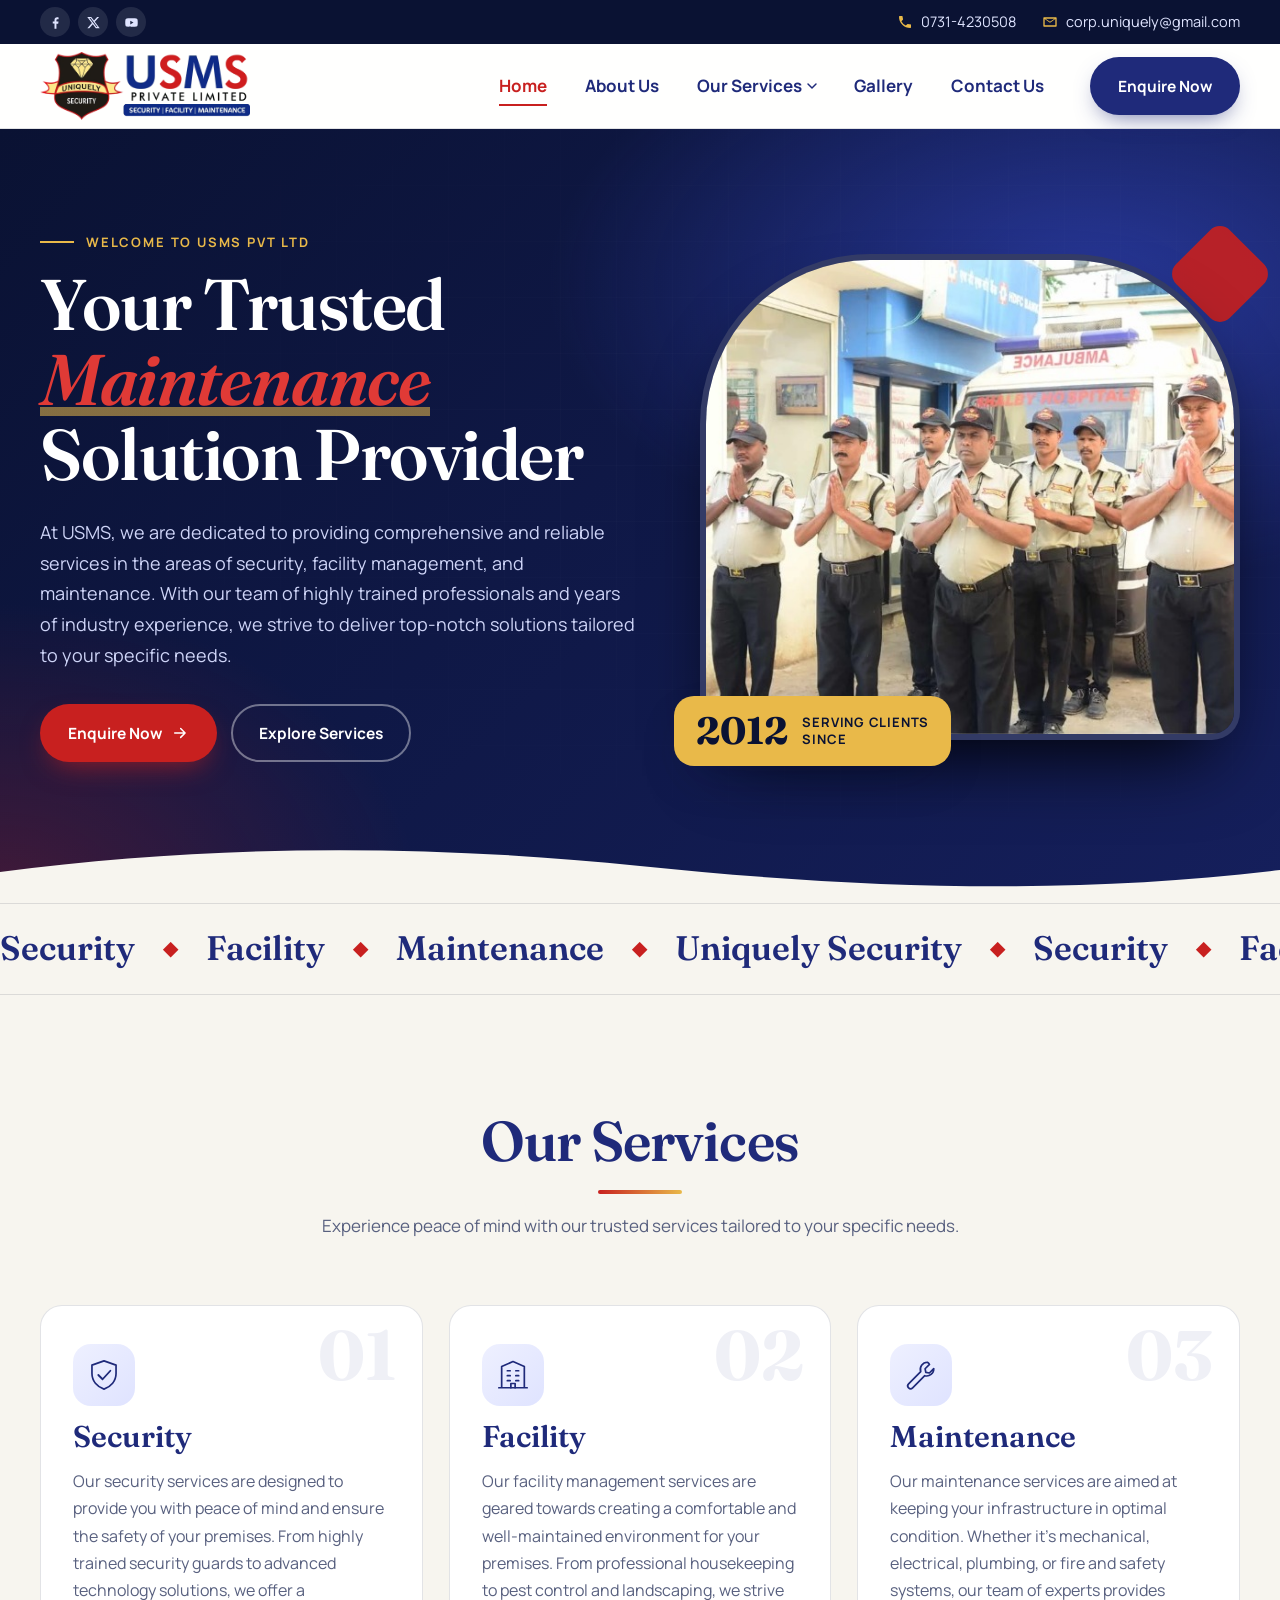
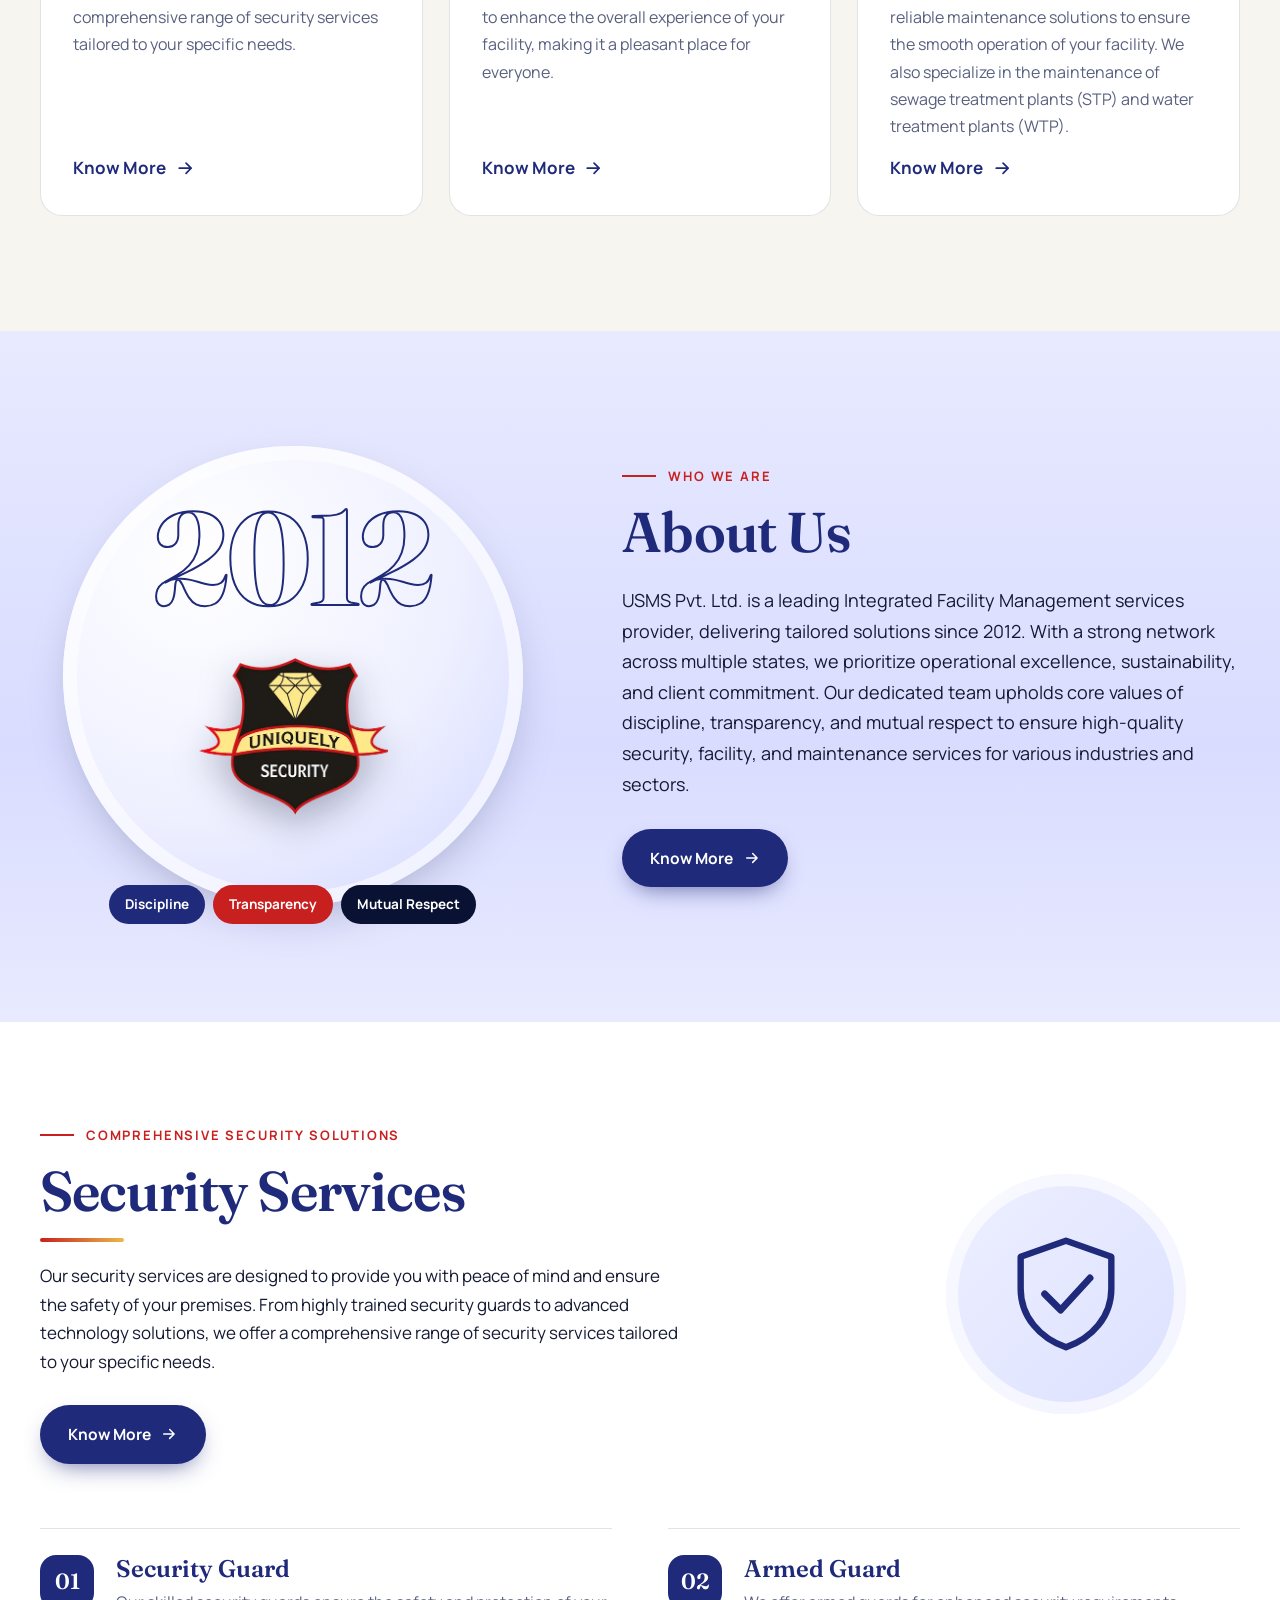
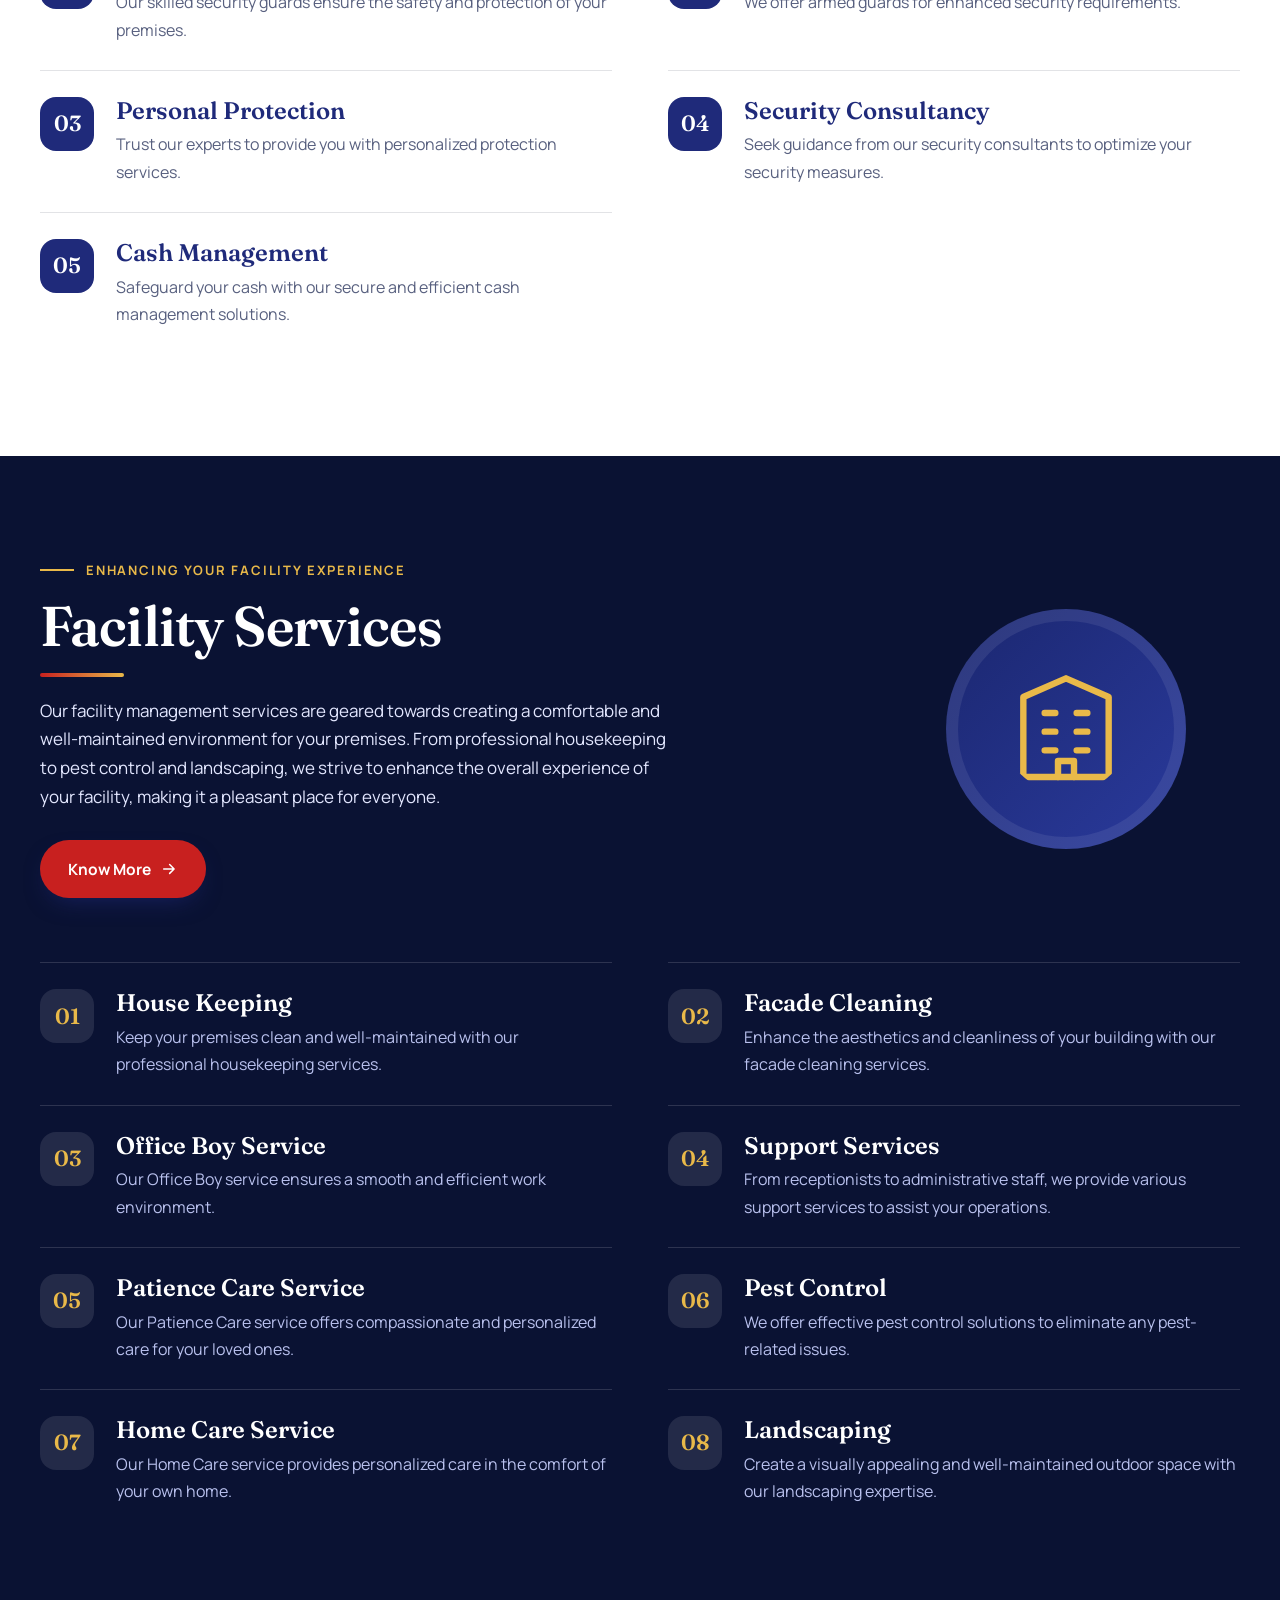
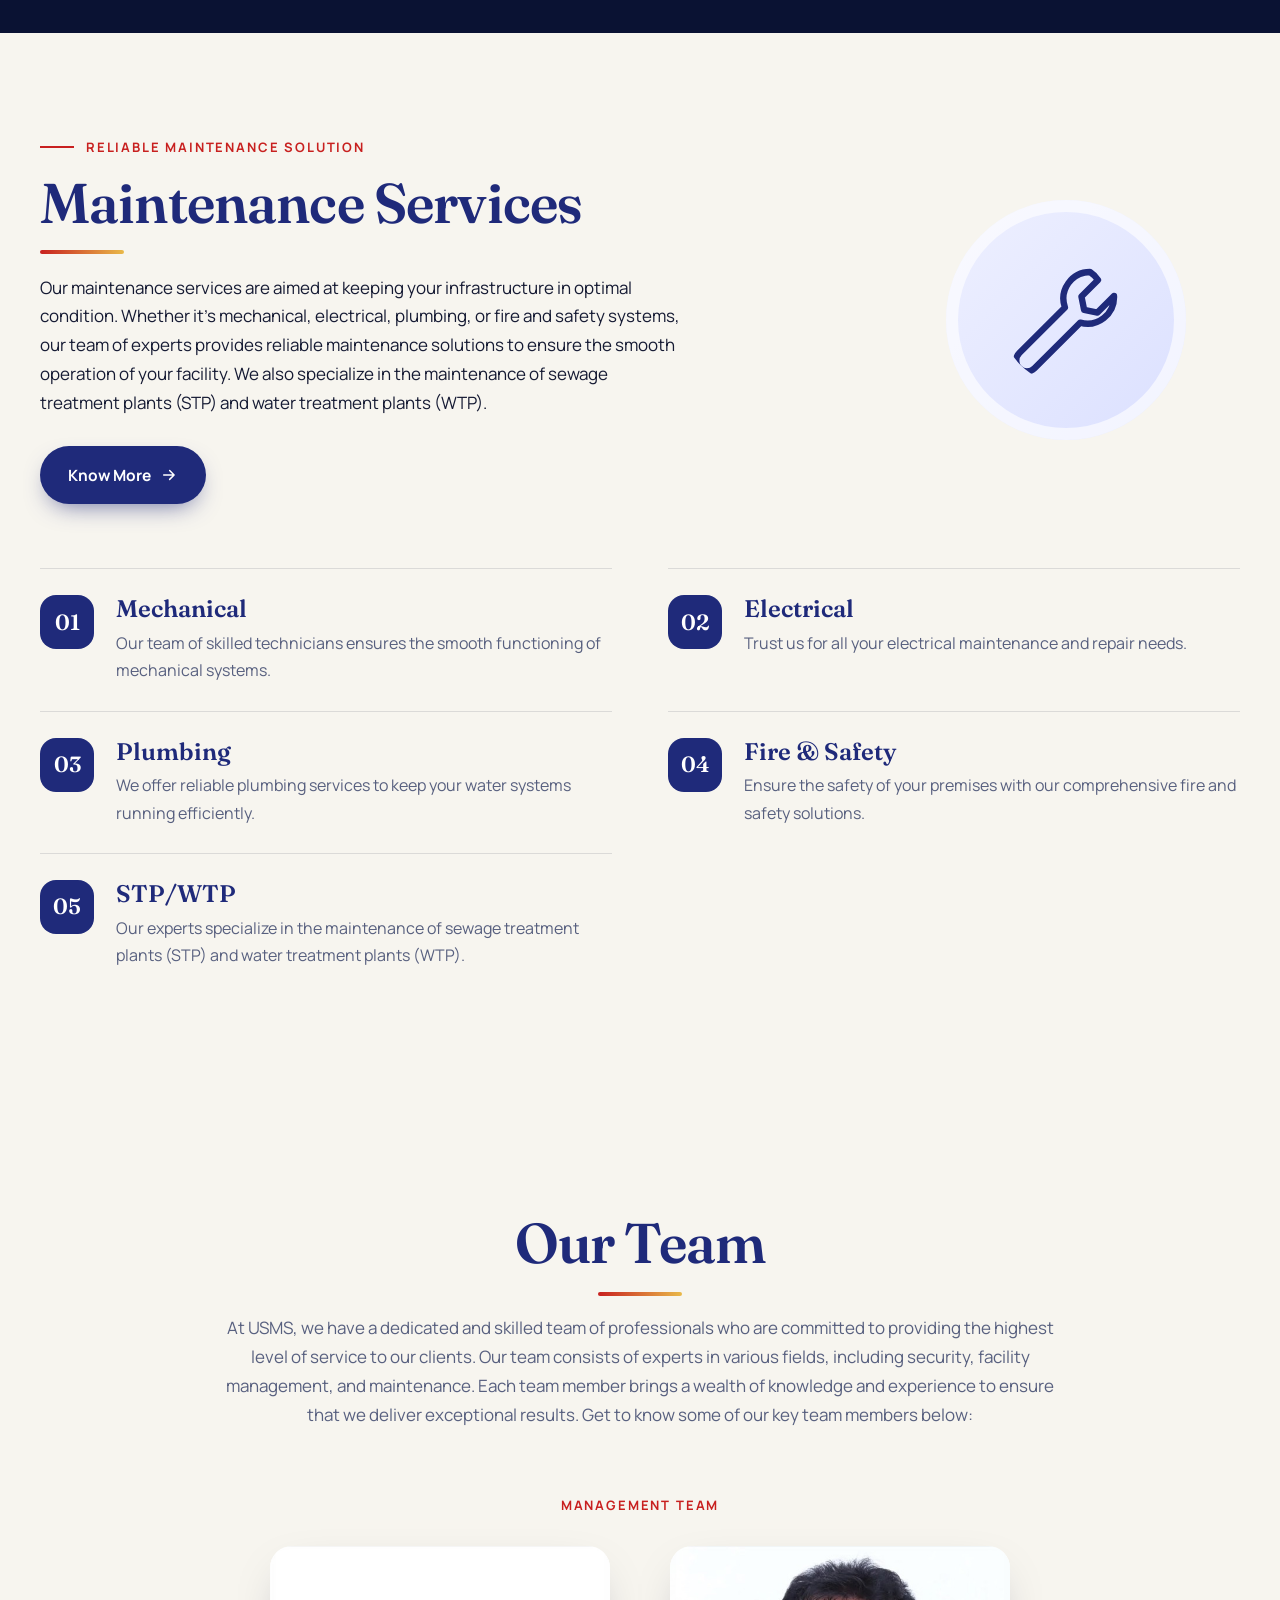
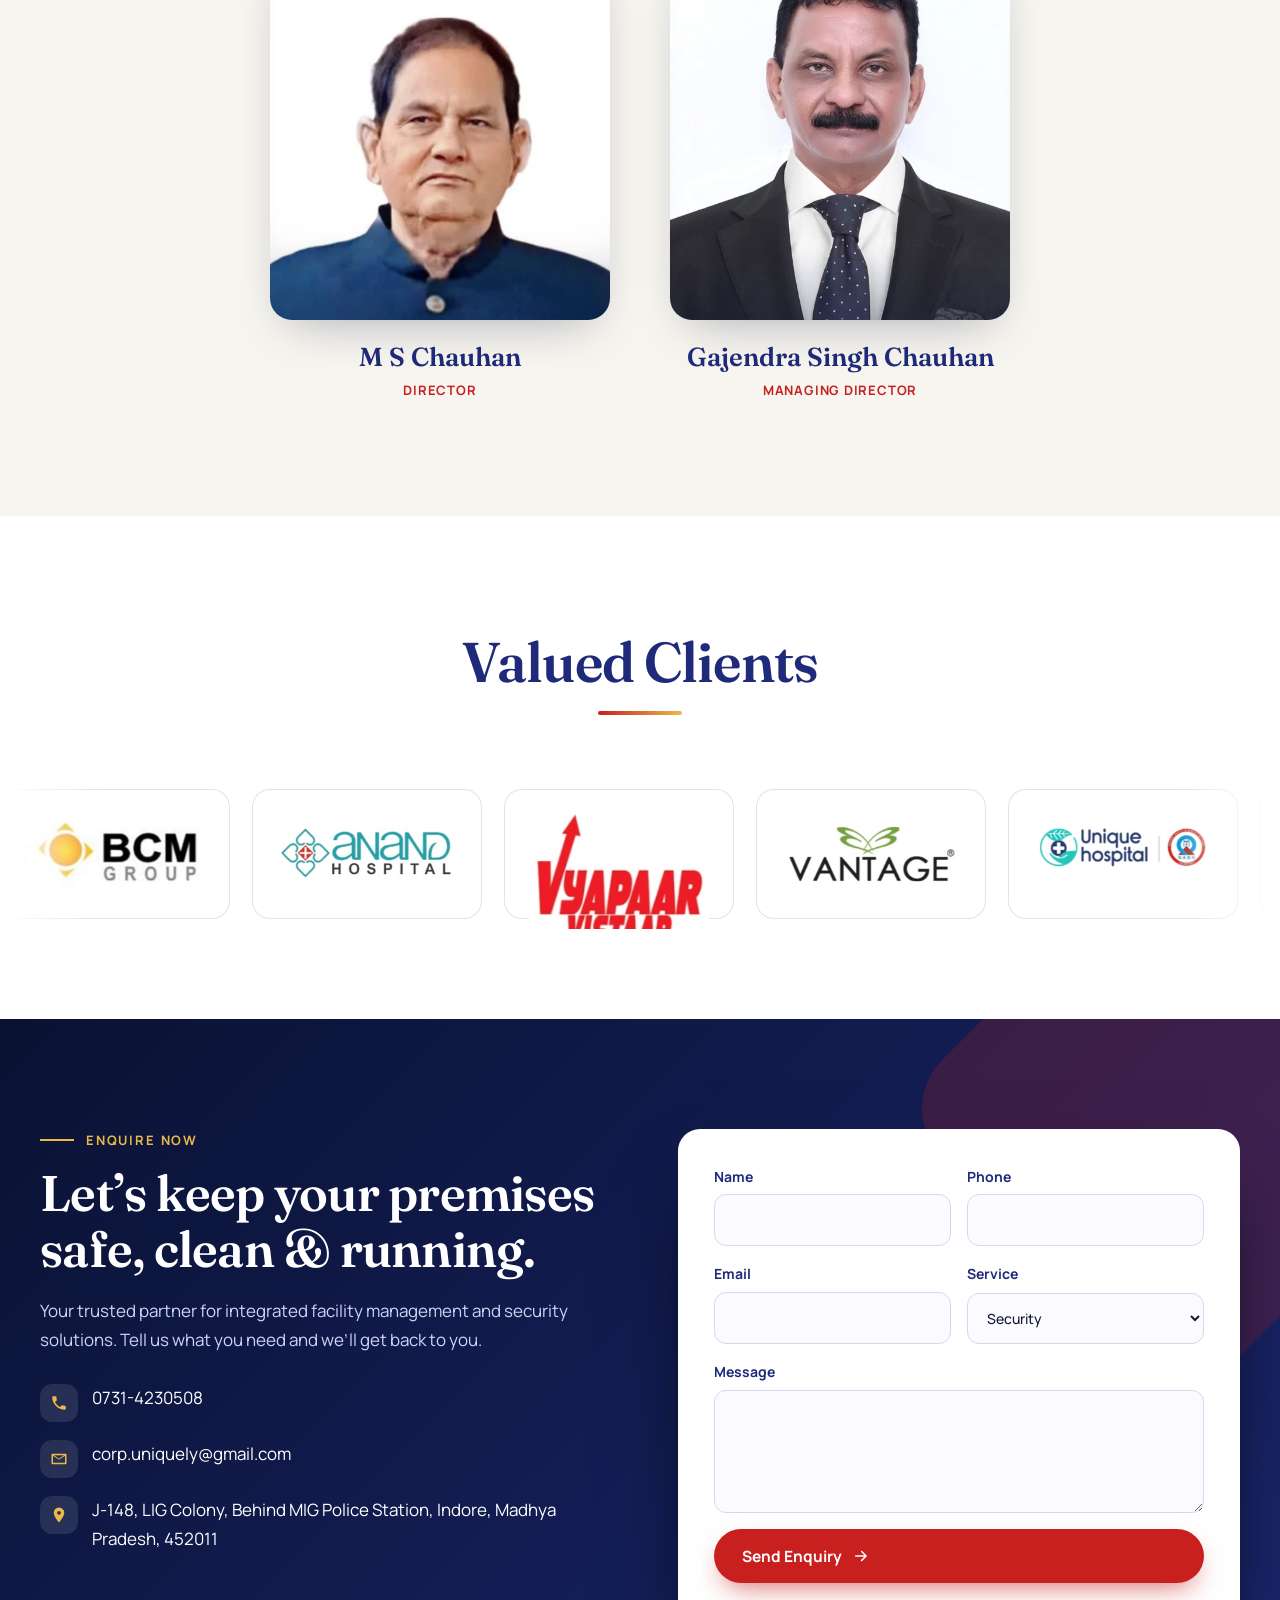
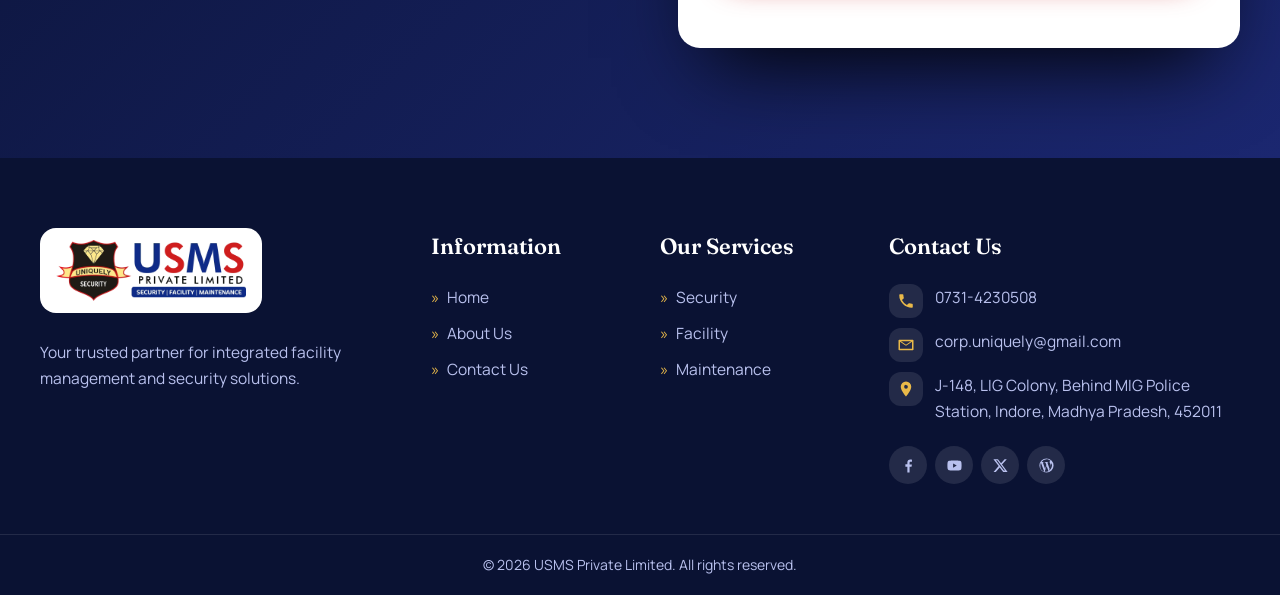
==== index.html @ b0fe11a3 "Redesign USMS home page: new static front-end with shared CSS/JS Keeps all original content (service" ====
<!doctype html>
<html lang="en">
<head>
  <meta charset="utf-8">
  <meta name="viewport" content="width=device-width, initial-scale=1">
  <title>USMS Pvt Ltd – Security, Facility & Maintenance Services</title>
  <meta name="description" content="USMS Pvt. Ltd. is a leading Integrated Facility Management services provider – security, facility management and maintenance – serving clients across multiple states since 2012.">
  <meta name="theme-color" content="#0a1233">
  <link rel="icon" type="image/png" href="assets/img/emblem.png">
  <link rel="preconnect" href="https://fonts.googleapis.com">
  <link rel="preconnect" href="https://fonts.gstatic.com" crossorigin>
  <link href="https://fonts.googleapis.com/css2?family=Fraunces:ital,opsz,wght@0,9..144,500;0,9..144,600;0,9..144,700;1,9..144,500;1,9..144,600&family=Manrope:wght@400;500;600;700;800&display=swap" rel="stylesheet">
  <link rel="stylesheet" href="assets/css/style.css">
  <script>document.documentElement.classList.add('js');</script>
</head>
<body>
  <a class="skip" href="#main">Skip to content</a>

  <!-- ICON SPRITE -->
  <svg width="0" height="0" style="position:absolute" aria-hidden="true">
    <symbol id="i-phone" viewBox="0 0 24 24"><path d="M6.6 10.8a15.1 15.1 0 0 0 6.6 6.6l2.2-2.2a1 1 0 0 1 1-.25 11.4 11.4 0 0 0 3.6.57 1 1 0 0 1 1 1V20a1 1 0 0 1-1 1A17 17 0 0 1 3 4a1 1 0 0 1 1-1h3.5a1 1 0 0 1 1 1c0 1.25.2 2.45.57 3.57a1 1 0 0 1-.25 1z"/></symbol>
    <symbol id="i-mail" viewBox="0 0 24 24"><path d="M3 5h18a1 1 0 0 1 1 1v12a1 1 0 0 1-1 1H3a1 1 0 0 1-1-1V6a1 1 0 0 1 1-1zm1 2.6V17h16V7.6l-8 5.4-8-5.4zM5.3 7l6.7 4.5L18.7 7H5.3z"/></symbol>
    <symbol id="i-pin" viewBox="0 0 24 24"><path d="M12 2a7 7 0 0 0-7 7c0 5.2 7 13 7 13s7-7.8 7-13a7 7 0 0 0-7-7zm0 9.5A2.5 2.5 0 1 1 12 6.5a2.5 2.5 0 0 1 0 5z"/></symbol>
    <symbol id="i-fb" viewBox="0 0 24 24"><path d="M13.5 22v-8.2h2.8l.5-3.3h-3.3V8.4c0-.95.4-1.7 1.8-1.7h1.6V3.8c-.3 0-1.3-.15-2.4-.15-2.5 0-4.1 1.5-4.1 4.2v2.45H7.6v3.3h2.8V22z"/></symbol>
    <symbol id="i-x" viewBox="0 0 24 24"><path d="M17.8 3h3.1l-6.8 7.7L22 21h-6.2l-4.9-6.3L5.3 21H2.2l7.2-8.3L2 3h6.4l4.4 5.8L17.8 3zm-1.1 16.2h1.7L7.4 4.7H5.6l11.1 14.5z"/></symbol>
    <symbol id="i-yt" viewBox="0 0 24 24"><path d="M21.6 7.2a2.5 2.5 0 0 0-1.76-1.77C18.3 5 12 5 12 5s-6.3 0-7.84.43A2.5 2.5 0 0 0 2.4 7.2C2 8.75 2 12 2 12s0 3.25.4 4.8a2.5 2.5 0 0 0 1.76 1.77C5.7 19 12 19 12 19s6.3 0 7.84-.43a2.5 2.5 0 0 0 1.76-1.77C22 15.25 22 12 22 12s0-3.25-.4-4.8zM10 15V9l5.2 3z"/></symbol>
    <symbol id="i-wp" viewBox="0 0 24 24"><path d="M12 2a10 10 0 1 0 0 20 10 10 0 0 0 0-20zM3.3 12c0-1.4.3-2.7.85-3.9l4.7 12.8A8.7 8.7 0 0 1 3.3 12zm8.7 8.7c-.85 0-1.7-.13-2.5-.36l2.65-7.7 2.7 7.4.06.12a8.7 8.7 0 0 1-2.9.54zm1.2-12.8c.5-.03.95-.08.95-.08.45-.05.4-.72-.05-.7 0 0-1.35.1-2.2.1-.8 0-2.2-.1-2.2-.1-.45-.02-.5.67-.05.7 0 0 .42.05.87.08l1.3 3.55-1.8 5.45L6.9 7.9c.5-.03.95-.08.95-.08.45-.05.4-.72-.05-.7 0 0-1.35.1-2.2.1h-.55A8.7 8.7 0 0 1 12 3.3c2.25 0 4.3.85 5.85 2.25h-.12c-.85 0-1.4.73-1.4 1.52 0 .7.4 1.3.85 2 .33.57.7 1.3.7 2.35 0 .73-.28 1.58-.65 2.75l-.85 2.85zm5.45-.05a8.7 8.7 0 0 1-3.2 11.6l2.7-7.8c.5-1.25.67-2.25.67-3.15 0-.33-.02-.63-.06-.9z"/></symbol>
    <symbol id="i-arrow" viewBox="0 0 24 24"><path d="M5 12h14M13 6l6 6-6 6" fill="none" stroke="currentColor" stroke-width="2" stroke-linecap="round" stroke-linejoin="round"/></symbol>
    <symbol id="i-chev" viewBox="0 0 24 24"><path d="M6 9l6 6 6-6" fill="none" stroke="currentColor" stroke-width="2.2" stroke-linecap="round" stroke-linejoin="round"/></symbol>
    <symbol id="i-shield" viewBox="0 0 48 48"><path d="M24 4 7 10v12c0 10.5 7.2 18.6 17 22 9.8-3.4 17-11.5 17-22V10L24 4z" fill="none" stroke="currentColor" stroke-width="2.4" stroke-linejoin="round"/><path d="m16 24 6 6 11-12" fill="none" stroke="currentColor" stroke-width="2.6" stroke-linecap="round" stroke-linejoin="round"/></symbol>
    <symbol id="i-building" viewBox="0 0 48 48"><path d="M8 42V12l16-7 16 7v30M4 42h40" fill="none" stroke="currentColor" stroke-width="2.4" stroke-linejoin="round" stroke-linecap="round"/><path d="M16 18h4m8 0h4M16 25h4m8 0h4M16 32h4m8 0h4M21 42v-6h6v6" fill="none" stroke="currentColor" stroke-width="2.4" stroke-linecap="round" stroke-linejoin="round"/></symbol>
    <symbol id="i-wrench" viewBox="0 0 48 48"><path d="M33 6a10 10 0 0 0-9.4 13.3L6.5 36.4a4 4 0 0 0 5.7 5.7l17.1-17.1A10 10 0 0 0 42 15l-6.2 6.2-5-1-1-5L36 9a10 10 0 0 0-3-3z" fill="none" stroke="currentColor" stroke-width="2.4" stroke-linejoin="round"/></symbol>
  </svg>

  <!-- TOP BAR -->
  <div class="topbar">
    <div class="wrap topbar__in">
      <div class="social" aria-label="Social media">
        <a href="#" aria-label="Facebook"><svg><use href="#i-fb"/></svg></a>
        <a href="#" aria-label="X (Twitter)"><svg><use href="#i-x"/></svg></a>
        <a href="#" aria-label="YouTube"><svg><use href="#i-yt"/></svg></a>
      </div>
      <div class="topbar__contact">
        <a href="tel:07314230508"><svg><use href="#i-phone"/></svg><span>0731-4230508</span></a>
        <a href="mailto:corp.uniquely@gmail.com"><svg><use href="#i-mail"/></svg><span>corp.uniquely@gmail.com</span></a>
      </div>
    </div>
  </div>

  <!-- HEADER -->
  <header class="header" id="top">
    <div class="wrap header__in">
      <a class="brand" href="index.html" aria-label="USMS Private Limited – Home"><img src="assets/img/logo.webp" alt="USMS Private Limited – Security | Facility | Maintenance" width="240" height="77"></a>
      <button class="burger" aria-label="Menu" aria-expanded="false" aria-controls="nav"><span></span><span></span><span></span></button>
      <nav class="nav" id="nav" aria-label="Main">
        <ul>
          <li><a href="index.html" class="is-active">Home</a></li>
          <li><a href="#about">About Us</a></li>
          <li class="has-sub">
            <a href="#services">Our Services</a>
            <button class="sub-toggle" aria-label="Toggle services menu" aria-expanded="false"><svg><use href="#i-chev"/></svg></button>
            <ul class="sub">
              <li><a href="#security">Security</a></li>
              <li><a href="#facility">Facility</a></li>
              <li><a href="#maintenance">Maintenance</a></li>
            </ul>
          </li>
          <li><a href="#clients">Gallery</a></li>
          <li><a href="#contact">Contact Us</a></li>
        </ul>
        <a class="btn btn--primary nav__cta" href="#contact">Enquire Now</a>
      </nav>
    </div>
  </header>

  <main id="main">

    <!-- HERO -->
    <section class="hero">
      <div class="hero__bg" aria-hidden="true"></div>
      <div class="wrap hero__in">
        <div class="hero__copy">
          <p class="eyebrow eyebrow--light reveal">Welcome to USMS PVT LTD</p>
          <h1 class="reveal">Your Trusted <em>Maintenance</em> Solution Provider</h1>
          <p class="hero__lead reveal">At USMS, we are dedicated to providing comprehensive and reliable services in the areas of security, facility management, and maintenance. With our team of highly trained professionals and years of industry experience, we strive to deliver top-notch solutions tailored to your specific needs.</p>
          <div class="hero__actions reveal">
            <a class="btn btn--red" href="#contact">Enquire Now <svg><use href="#i-arrow"/></svg></a>
            <a class="btn btn--ghost" href="#services">Explore Services</a>
          </div>
        </div>
        <div class="hero__media reveal">
          <div class="hero__frame">
            <img src="assets/img/hero-guards.jpg" alt="The USMS security team standing together with folded hands in a namaste greeting" width="772" height="516">
          </div>
          <div class="hero__badge">
            <span class="hero__badge-num">2012</span>
            <span class="hero__badge-txt">Serving clients<br>since</span>
          </div>
          <div class="hero__diamond" aria-hidden="true"></div>
        </div>
      </div>
      <div class="hero__wave" aria-hidden="true"><svg viewBox="0 0 1440 60" preserveAspectRatio="none"><path d="M0 60V28C240 0 480 0 720 22s480 30 720 4v34z" fill="var(--paper)"/></svg></div>
    </section>

    <!-- MARQUEE -->
    <div class="strip" aria-hidden="true">
      <div class="strip__track">
        <span>Security</span><i>◆</i><span>Facility</span><i>◆</i><span>Maintenance</span><i>◆</i><span>Uniquely Security</span><i>◆</i>
        <span>Security</span><i>◆</i><span>Facility</span><i>◆</i><span>Maintenance</span><i>◆</i><span>Uniquely Security</span><i>◆</i>
        <span>Security</span><i>◆</i><span>Facility</span><i>◆</i><span>Maintenance</span><i>◆</i><span>Uniquely Security</span><i>◆</i>
        <span>Security</span><i>◆</i><span>Facility</span><i>◆</i><span>Maintenance</span><i>◆</i><span>Uniquely Security</span><i>◆</i>
      </div>
    </div>

    <!-- SERVICES OVERVIEW -->
    <section class="section" id="services">
      <div class="wrap">
        <header class="sec-head reveal">
          <h2>Our Services</h2>
          <p>Experience peace of mind with our trusted services tailored to your specific needs.</p>
        </header>
        <div class="cards">
          <article class="card reveal">
            <span class="card__no">01</span>
            <svg class="card__icon"><use href="#i-shield"/></svg>
            <h3>Security</h3>
            <p>Our security services are designed to provide you with peace of mind and ensure the safety of your premises. From highly trained security guards to advanced technology solutions, we offer a comprehensive range of security services tailored to your specific needs.</p>
            <a class="link" href="#security">Know More <svg><use href="#i-arrow"/></svg></a>
          </article>
          <article class="card reveal">
            <span class="card__no">02</span>
            <svg class="card__icon"><use href="#i-building"/></svg>
            <h3>Facility</h3>
            <p>Our facility management services are geared towards creating a comfortable and well-maintained environment for your premises. From professional housekeeping to pest control and landscaping, we strive to enhance the overall experience of your facility, making it a pleasant place for everyone.</p>
            <a class="link" href="#facility">Know More <svg><use href="#i-arrow"/></svg></a>
          </article>
          <article class="card reveal">
            <span class="card__no">03</span>
            <svg class="card__icon"><use href="#i-wrench"/></svg>
            <h3>Maintenance</h3>
            <p>Our maintenance services are aimed at keeping your infrastructure in optimal condition. Whether it’s mechanical, electrical, plumbing, or fire and safety systems, our team of experts provides reliable maintenance solutions to ensure the smooth operation of your facility. We also specialize in the maintenance of sewage treatment plants (STP) and water treatment plants (WTP).</p>
            <a class="link" href="#maintenance">Know More <svg><use href="#i-arrow"/></svg></a>
          </article>
        </div>
      </div>
    </section>

    <!-- ABOUT -->
    <section class="section about" id="about">
      <div class="wrap about__in">
        <div class="about__visual reveal" aria-hidden="true">
          <div class="about__year">2012</div>
          <div class="about__emblem"><img src="assets/img/emblem.png" alt="" width="200" height="160"></div>
          <ul class="about__values">
            <li>Discipline</li>
            <li>Transparency</li>
            <li>Mutual Respect</li>
          </ul>
        </div>
        <div class="about__copy reveal">
          <p class="eyebrow">Who We Are</p>
          <h2>About Us</h2>
          <p>USMS Pvt. Ltd. is a leading Integrated Facility Management services provider, delivering tailored solutions since 2012. With a strong network across multiple states, we prioritize operational excellence, sustainability, and client commitment. Our dedicated team upholds core values of discipline, transparency, and mutual respect to ensure high-quality security, facility, and maintenance services for various industries and sectors.</p>
          <a class="btn btn--primary" href="#contact">Know More <svg><use href="#i-arrow"/></svg></a>
        </div>
      </div>
    </section>

    <!-- SECURITY -->
    <section class="svc svc--security" id="security">
      <div class="wrap">
        <div class="svc__head reveal">
          <div>
            <p class="eyebrow">Comprehensive Security Solutions</p>
            <h2>Security Services</h2>
            <p>Our security services are designed to provide you with peace of mind and ensure the safety of your premises. From highly trained security guards to advanced technology solutions, we offer a comprehensive range of security services tailored to your specific needs.</p>
            <a class="btn btn--primary" href="#contact">Know More <svg><use href="#i-arrow"/></svg></a>
          </div>
          <svg class="svc__icon" aria-hidden="true"><use href="#i-shield"/></svg>
        </div>
        <ol class="items">
          <li class="reveal"><h3>Security Guard</h3><p>Our skilled security guards ensure the safety and protection of your premises.</p></li>
          <li class="reveal"><h3>Armed Guard</h3><p>We offer armed guards for enhanced security requirements.</p></li>
          <li class="reveal"><h3>Personal Protection</h3><p>Trust our experts to provide you with personalized protection services.</p></li>
          <li class="reveal"><h3>Security Consultancy</h3><p>Seek guidance from our security consultants to optimize your security measures.</p></li>
          <li class="reveal"><h3>Cash Management</h3><p>Safeguard your cash with our secure and efficient cash management solutions.</p></li>
        </ol>
      </div>
    </section>

    <!-- FACILITY -->
    <section class="svc svc--facility" id="facility">
      <div class="wrap">
        <div class="svc__head reveal">
          <div>
            <p class="eyebrow">Enhancing Your Facility Experience</p>
            <h2>Facility Services</h2>
            <p>Our facility management services are geared towards creating a comfortable and well-maintained environment for your premises. From professional housekeeping to pest control and landscaping, we strive to enhance the overall experience of your facility, making it a pleasant place for everyone.</p>
            <a class="btn btn--primary" href="#contact">Know More <svg><use href="#i-arrow"/></svg></a>
          </div>
          <svg class="svc__icon" aria-hidden="true"><use href="#i-building"/></svg>
        </div>
        <ol class="items">
          <li class="reveal"><h3>House Keeping</h3><p>Keep your premises clean and well-maintained with our professional housekeeping services.</p></li>
          <li class="reveal"><h3>Facade Cleaning</h3><p>Enhance the aesthetics and cleanliness of your building with our facade cleaning services.</p></li>
          <li class="reveal"><h3>Office Boy Service</h3><p>Our Office Boy service ensures a smooth and efficient work environment.</p></li>
          <li class="reveal"><h3>Support Services</h3><p>From receptionists to administrative staff, we provide various support services to assist your operations.</p></li>
          <li class="reveal"><h3>Patience Care Service</h3><p>Our Patience Care service offers compassionate and personalized care for your loved ones.</p></li>
          <li class="reveal"><h3>Pest Control</h3><p>We offer effective pest control solutions to eliminate any pest-related issues.</p></li>
          <li class="reveal"><h3>Home Care Service</h3><p>Our Home Care service provides personalized care in the comfort of your own home.</p></li>
          <li class="reveal"><h3>Landscaping</h3><p>Create a visually appealing and well-maintained outdoor space with our landscaping expertise.</p></li>
        </ol>
      </div>
    </section>

    <!-- MAINTENANCE -->
    <section class="svc svc--maintenance" id="maintenance">
      <div class="wrap">
        <div class="svc__head reveal">
          <div>
            <p class="eyebrow">Reliable Maintenance Solution</p>
            <h2>Maintenance Services</h2>
            <p>Our maintenance services are aimed at keeping your infrastructure in optimal condition. Whether it’s mechanical, electrical, plumbing, or fire and safety systems, our team of experts provides reliable maintenance solutions to ensure the smooth operation of your facility. We also specialize in the maintenance of sewage treatment plants (STP) and water treatment plants (WTP).</p>
            <a class="btn btn--primary" href="#contact">Know More <svg><use href="#i-arrow"/></svg></a>
          </div>
          <svg class="svc__icon" aria-hidden="true"><use href="#i-wrench"/></svg>
        </div>
        <ol class="items">
          <li class="reveal"><h3>Mechanical</h3><p>Our team of skilled technicians ensures the smooth functioning of mechanical systems.</p></li>
          <li class="reveal"><h3>Electrical</h3><p>Trust us for all your electrical maintenance and repair needs.</p></li>
          <li class="reveal"><h3>Plumbing</h3><p>We offer reliable plumbing services to keep your water systems running efficiently.</p></li>
          <li class="reveal"><h3>Fire &amp; Safety</h3><p>Ensure the safety of your premises with our comprehensive fire and safety solutions.</p></li>
          <li class="reveal"><h3>STP/WTP</h3><p>Our experts specialize in the maintenance of sewage treatment plants (STP) and water treatment plants (WTP).</p></li>
        </ol>
      </div>
    </section>

    <!-- TEAM -->
    <section class="section team" id="team">
      <div class="wrap">
        <header class="sec-head reveal">
          <h2>Our Team</h2>
          <p>At USMS, we have a dedicated and skilled team of professionals who are committed to providing the highest level of service to our clients. Our team consists of experts in various fields, including security, facility management, and maintenance. Each team member brings a wealth of knowledge and experience to ensure that we deliver exceptional results. Get to know some of our key team members below:</p>
        </header>
        <p class="team__label reveal">Management Team</p>
        <div class="people">
          <figure class="person reveal">
            <div class="person__photo"><img src="assets/img/team/ms-chauhan.jpg" alt="M S Chauhan" width="582" height="657" loading="lazy"></div>
            <figcaption><strong>M S Chauhan</strong><span>Director</span></figcaption>
          </figure>
          <figure class="person reveal">
            <div class="person__photo"><img src="assets/img/team/gajendra-singh-chauhan.jpg" alt="Gajendra Singh Chauhan" width="582" height="657" loading="lazy"></div>
            <figcaption><strong>Gajendra Singh Chauhan</strong><span>Managing Director</span></figcaption>
          </figure>
        </div>
      </div>
    </section>

    <!-- CLIENTS -->
    <section class="section clients" id="clients">
      <div class="wrap">
        <header class="sec-head reveal"><h2>Valued Clients</h2></header>
      </div>
      <div class="marquee" aria-label="Our valued clients">
        <ul class="marquee__track">
          <li><img src="assets/img/clients/bcm.png" alt="BCM Group" loading="lazy"></li>
          <li><img src="assets/img/clients/anand.png" alt="Anand Hospital" loading="lazy"></li>
          <li><img src="assets/img/clients/vyapaar.png" alt="Vyapaar Vistaar" loading="lazy"></li>
          <li><img src="assets/img/clients/vantage.png" alt="Vantage" loading="lazy"></li>
          <li><img src="assets/img/clients/unique.png" alt="Unique Hospital" loading="lazy"></li>
          <li><img src="assets/img/clients/shree-maruti.png" alt="Shree Maruti" loading="lazy"></li>
          <li><img src="assets/img/clients/shalby.png" alt="Shalby Hospitals" loading="lazy"></li>
          <li><img src="assets/img/clients/nepra.png" alt="Nepra" loading="lazy"></li>
          <li><img src="assets/img/clients/prataap.png" alt="Prataap Snacks Limited" loading="lazy"></li>
          <li><img src="assets/img/clients/punjab.png" alt="Punjab Jewels" loading="lazy"></li>
          <li><img src="assets/img/clients/sankara.png" alt="Sankara Eye Foundation, India" loading="lazy"></li>
          <li><img src="assets/img/clients/care-chl.png" alt="CARE CHL Hospitals" loading="lazy"></li>
          <li><img src="assets/img/clients/dp-jewellers.png" alt="D.P. Jewellers" loading="lazy"></li>
        </ul>
      </div>
    </section>

    <!-- CONTACT / ENQUIRE -->
    <section class="contact" id="contact">
      <div class="wrap contact__in">
        <div class="contact__copy reveal">
          <p class="eyebrow eyebrow--light">Enquire Now</p>
          <h2>Let’s keep your premises safe, clean &amp; running.</h2>
          <p>Your trusted partner for integrated facility management and security solutions. Tell us what you need and we’ll get back to you.</p>
          <ul class="contact__list">
            <li><svg><use href="#i-phone"/></svg><a href="tel:07314230508">0731-4230508</a></li>
            <li><svg><use href="#i-mail"/></svg><a href="mailto:corp.uniquely@gmail.com">corp.uniquely@gmail.com</a></li>
            <li><svg><use href="#i-pin"/></svg><address>J-148, LIG Colony, Behind MIG Police Station, Indore, Madhya Pradesh, 452011</address></li>
          </ul>
        </div>
        <form class="form reveal" id="enquiry" novalidate>
          <label>Name<input name="name" type="text" autocomplete="name" required></label>
          <label>Phone<input name="phone" type="tel" autocomplete="tel" required></label>
          <label>Email<input name="email" type="email" autocomplete="email"></label>
          <label>Service
            <select name="service">
              <option>Security</option>
              <option>Facility</option>
              <option>Maintenance</option>
              <option>Other</option>
            </select>
          </label>
          <label class="form__full">Message<textarea name="message" rows="4"></textarea></label>
          <button class="btn btn--red form__full" type="submit">Send Enquiry <svg><use href="#i-arrow"/></svg></button>
          <p class="form__note form__full" role="status" aria-live="polite"></p>
        </form>
      </div>
    </section>
  </main>

  <!-- FOOTER -->
  <footer class="footer">
    <div class="wrap footer__in">
      <div class="footer__brand">
        <a class="footer__logo" href="index.html"><img src="assets/img/logo.webp" alt="USMS Private Limited" width="220" height="71" loading="lazy"></a>
        <p>Your trusted partner for integrated facility management and security solutions.</p>
      </div>
      <nav aria-label="Information">
        <h4>Information</h4>
        <ul>
          <li><a href="index.html">Home</a></li>
          <li><a href="#about">About Us</a></li>
          <li><a href="#contact">Contact Us</a></li>
        </ul>
      </nav>
      <nav aria-label="Our services">
        <h4>Our Services</h4>
        <ul>
          <li><a href="#security">Security</a></li>
          <li><a href="#facility">Facility</a></li>
          <li><a href="#maintenance">Maintenance</a></li>
        </ul>
      </nav>
      <div>
        <h4>Contact Us</h4>
        <ul class="footer__contact">
          <li><svg><use href="#i-phone"/></svg><a href="tel:07314230508">0731-4230508</a></li>
          <li><svg><use href="#i-mail"/></svg><a href="mailto:corp.uniquely@gmail.com">corp.uniquely@gmail.com</a></li>
          <li><svg><use href="#i-pin"/></svg><span>J-148, LIG Colony, Behind MIG Police Station, Indore, Madhya Pradesh, 452011</span></li>
        </ul>
        <div class="social social--footer">
          <a href="#" aria-label="Facebook"><svg><use href="#i-fb"/></svg></a>
          <a href="#" aria-label="YouTube"><svg><use href="#i-yt"/></svg></a>
          <a href="#" aria-label="X (Twitter)"><svg><use href="#i-x"/></svg></a>
          <a href="#" aria-label="WordPress"><svg><use href="#i-wp"/></svg></a>
        </div>
      </div>
    </div>
    <div class="footer__bar"><div class="wrap">© <span id="yr">2012</span> USMS Private Limited. All rights reserved.</div></div>
  </footer>

  <script src="assets/js/main.js"></script>
</body>
</html>
---- assets/css/style.css ----
/* ===== USMS – design tokens ===== */
:root{
  --navy:#0a1233;
  --navy-2:#111b4d;
  --indigo:#1f2a7a;
  --royal:#3a4fd6;
  --red:#c8201f;
  --red-2:#e03a36;
  --gold:#e9b949;
  --paper:#f7f5ef;
  --white:#fff;
  --ink:#151a33;
  --muted:#58607f;
  --line:rgba(21,26,51,.12);
  --serif:'Fraunces',Georgia,serif;
  --sans:'Manrope',system-ui,-apple-system,'Segoe UI',sans-serif;
  --r:22px;
  --shadow:0 18px 50px -20px rgba(10,18,51,.35);
  --wrap:1200px;
}
*,*::before,*::after{box-sizing:border-box}
html{scroll-behavior:smooth;scroll-padding-top:96px}
body{margin:0;font-family:var(--sans);font-size:17px;line-height:1.7;color:var(--ink);background:var(--paper);-webkit-font-smoothing:antialiased}
img{max-width:100%;height:auto;display:block}
a{color:inherit;text-decoration:none}
ul,ol{margin:0;padding:0;list-style:none}
h1,h2,h3,h4,p{margin:0}
svg{fill:currentColor;width:1em;height:1em;flex:none}
.wrap{width:min(var(--wrap),100% - 40px);margin-inline:auto}
.skip{position:absolute;left:-999px;top:8px;background:var(--white);padding:8px 14px;border-radius:8px;z-index:100}
.skip:focus{left:8px}
:focus-visible{outline:3px solid var(--gold);outline-offset:3px;border-radius:6px}

/* ===== buttons ===== */
.btn{display:inline-flex;align-items:center;gap:.6em;font-weight:700;font-size:15.5px;padding:14px 26px;border-radius:999px;border:2px solid transparent;cursor:pointer;font-family:inherit;transition:transform .25s,box-shadow .25s,background .25s,color .25s}
.btn svg{width:1.15em;height:1.15em;fill:none;transition:transform .25s}
.btn:hover svg{transform:translateX(4px)}
.btn--primary{background:var(--indigo);color:#fff;box-shadow:0 10px 24px -10px rgba(31,42,122,.7)}
.btn--primary:hover{background:var(--royal);transform:translateY(-2px)}
.btn--red{background:var(--red);color:#fff;box-shadow:0 12px 28px -10px rgba(200,32,31,.7)}
.btn--red:hover{background:var(--red-2);transform:translateY(-2px)}
.btn--ghost{border-color:rgba(255,255,255,.4);color:#fff}
.btn--ghost:hover{background:#fff;color:var(--navy)}
.link{display:inline-flex;align-items:center;gap:.5em;font-weight:700;color:var(--indigo);margin-top:auto}
.link svg{width:1.2em;height:1.2em;fill:none;transition:transform .25s}
.link:hover svg{transform:translateX(5px)}

/* ===== top bar ===== */
.topbar{background:var(--navy);color:#dfe4ff;font-size:14.5px}
.topbar__in{display:flex;justify-content:space-between;align-items:center;min-height:44px;gap:16px}
.topbar__contact{display:flex;gap:26px;flex-wrap:wrap;justify-content:flex-end}
.topbar__contact a{display:inline-flex;align-items:center;gap:8px;transition:color .2s}
.topbar__contact a:hover{color:var(--gold)}
.topbar__contact svg{width:16px;height:16px;color:var(--gold)}
.social{display:flex;gap:8px}
.social a{width:30px;height:30px;border-radius:50%;background:rgba(255,255,255,.1);display:grid;place-items:center;transition:background .2s,transform .2s}
.social a:hover{background:var(--gold);color:var(--navy);transform:translateY(-2px)}
.social svg{width:15px;height:15px}

/* ===== header ===== */
.header{position:sticky;top:0;z-index:50;background:rgba(255,255,255,.92);backdrop-filter:saturate(1.4) blur(14px);border-bottom:1px solid var(--line)}
.header__in{display:flex;align-items:center;justify-content:space-between;gap:24px;min-height:84px}
.brand img{width:210px;height:auto}
.nav{display:flex;align-items:center;gap:30px}
.nav>ul{display:flex;align-items:center;gap:6px}
.nav li{position:relative}
.nav>ul>li>a{display:block;padding:10px 16px;font-weight:700;color:var(--indigo);border-radius:999px;position:relative;transition:color .2s}
.nav>ul>li>a::after{content:"";position:absolute;left:16px;right:16px;bottom:4px;height:2px;background:var(--red);transform:scaleX(0);transform-origin:left;transition:transform .3s}
.nav>ul>li>a:hover::after,.nav>ul>li>a.is-active::after{transform:scaleX(1)}
.nav>ul>li>a.is-active{color:var(--red)}
.has-sub>a{padding-right:30px!important}
.sub-toggle{position:absolute;right:6px;top:50%;translate:0 -50%;background:none;border:0;color:var(--indigo);cursor:pointer;padding:6px;display:grid;place-items:center}
.sub-toggle svg{width:16px;height:16px;fill:none;transition:rotate .25s}
.sub{position:absolute;top:100%;left:0;min-width:200px;background:#fff;border-radius:16px;box-shadow:var(--shadow);border:1px solid var(--line);padding:8px;opacity:0;visibility:hidden;translate:0 8px;transition:.25s}
.has-sub:hover .sub,.has-sub:focus-within .sub,.has-sub.open .sub{opacity:1;visibility:visible;translate:0 0}
.has-sub:hover .sub-toggle svg,.has-sub.open .sub-toggle svg{rotate:180deg}
.sub a{display:block;padding:10px 14px;border-radius:10px;font-weight:600;color:var(--ink)}
.sub a:hover{background:var(--paper);color:var(--red)}
.burger{display:none;width:46px;height:46px;border-radius:12px;border:1px solid var(--line);background:#fff;cursor:pointer;padding:0;place-items:center;align-content:center;gap:5px}
.burger span{display:block;width:22px;height:2px;background:var(--indigo);transition:.25s;margin-inline:auto}
.burger[aria-expanded=true] span:nth-child(1){translate:0 7px;rotate:45deg}
.burger[aria-expanded=true] span:nth-child(2){opacity:0}
.burger[aria-expanded=true] span:nth-child(3){translate:0 -7px;rotate:-45deg}

/* ===== hero ===== */
.hero{position:relative;background:var(--navy);color:#fff;overflow:hidden;padding:clamp(56px,8vw,110px) 0 clamp(96px,11vw,150px)}
.hero__bg{position:absolute;inset:0;background:
  radial-gradient(900px 500px at 85% 20%,rgba(58,79,214,.55),transparent 60%),
  radial-gradient(700px 500px at 0% 100%,rgba(200,32,31,.28),transparent 60%),
  linear-gradient(135deg,#0a1233,#151f5c);}
.hero__bg::after{content:"";position:absolute;inset:0;opacity:.35;background-image:
  linear-gradient(rgba(255,255,255,.06) 1px,transparent 1px),linear-gradient(90deg,rgba(255,255,255,.06) 1px,transparent 1px);
  background-size:56px 56px;mask-image:radial-gradient(ellipse at 70% 40%,#000,transparent 75%);-webkit-mask-image:radial-gradient(ellipse at 70% 40%,#000,transparent 75%)}
.hero__in{position:relative;display:grid;grid-template-columns:1.05fr .95fr;gap:clamp(32px,5vw,72px);align-items:center}
.eyebrow{font-weight:700;letter-spacing:.14em;text-transform:uppercase;font-size:13px;color:var(--red);margin-bottom:14px;display:flex;align-items:center;gap:12px}
.eyebrow::before{content:"";width:34px;height:2px;background:currentColor}
.eyebrow--light{color:var(--gold)}
.hero h1{font-family:var(--serif);font-weight:600;font-size:clamp(40px,5.6vw,74px);line-height:1.04;letter-spacing:-.02em}
.hero h1 em{font-style:italic;color:var(--red-2);background:linear-gradient(transparent 82%,rgba(233,185,73,.55) 82% 92%,transparent 92%)}
.hero__lead{margin:26px 0 34px;color:#ced4f7;font-size:18px;max-width:58ch}
.hero__actions{display:flex;gap:14px;flex-wrap:wrap}
.hero__media{position:relative}
.hero__frame{border-radius:170px 170px 28px 28px;overflow:hidden;border:6px solid rgba(255,255,255,.14);box-shadow:0 40px 80px -30px #000;aspect-ratio:1/.9;background:var(--navy-2)}
.hero__frame img{width:100%;height:100%;object-fit:cover}
.hero__badge{position:absolute;left:-26px;bottom:-26px;background:var(--gold);color:var(--navy);border-radius:20px;padding:16px 22px;display:flex;align-items:center;gap:14px;box-shadow:var(--shadow);animation:float 5s ease-in-out infinite}
.hero__badge-num{font-family:var(--serif);font-weight:700;font-size:38px;line-height:1}
.hero__badge-txt{font-size:13px;font-weight:700;line-height:1.3;text-transform:uppercase;letter-spacing:.06em}
.hero__diamond{position:absolute;right:-18px;top:-18px;width:76px;height:76px;background:var(--red);rotate:45deg;border-radius:14px;z-index:-1;opacity:.9}
.hero__wave{position:absolute;left:0;right:0;bottom:-1px;line-height:0}
.hero__wave svg{width:100%;height:clamp(30px,5vw,60px);fill:none}
@keyframes float{50%{translate:0 -10px}}

/* ===== marquee strip ===== */
.strip{background:var(--paper);overflow:hidden;border-block:1px solid var(--line);padding:16px 0}
.strip__track{display:flex;gap:28px;width:max-content;animation:slide 40s linear infinite;font-family:var(--serif);font-size:clamp(22px,3vw,34px);font-weight:600;color:var(--indigo);white-space:nowrap}
.strip__track i{font-style:normal;color:var(--red);font-size:.55em;align-self:center}
@keyframes slide{to{translate:-50% 0}}

/* ===== sections ===== */
.section{padding:clamp(64px,9vw,120px) 0}
.sec-head{text-align:center;max-width:860px;margin:0 auto clamp(36px,5vw,64px)}
.sec-head h2,.about h2,.svc h2{font-family:var(--serif);font-weight:600;font-size:clamp(34px,4.4vw,56px);line-height:1.1;letter-spacing:-.015em;color:var(--indigo)}
.sec-head h2::after{content:"";display:block;width:84px;height:4px;border-radius:4px;background:linear-gradient(90deg,var(--red),var(--gold));margin:18px auto 0}
.sec-head p{margin-top:18px;color:var(--muted)}

/* service cards */
.cards{display:grid;grid-template-columns:repeat(3,1fr);gap:26px}
.card{position:relative;background:#fff;border:1px solid var(--line);border-radius:var(--r);padding:38px 32px 32px;display:flex;flex-direction:column;gap:14px;overflow:hidden;transition:transform .35s,box-shadow .35s,border-color .35s}
.card::before{content:"";position:absolute;inset:0 0 auto 0;height:5px;background:linear-gradient(90deg,var(--indigo),var(--royal),var(--red));transform:scaleX(0);transform-origin:left;transition:transform .45s}
.card:hover{transform:translateY(-8px);box-shadow:var(--shadow);border-color:transparent}
.card:hover::before{transform:scaleX(1)}
.card__no{position:absolute;right:26px;top:14px;font-family:var(--serif);font-weight:700;font-size:70px;line-height:1;color:rgba(31,42,122,.07)}
.card__icon{width:62px;height:62px;color:var(--indigo);background:linear-gradient(135deg,#eef0ff,#dfe3ff);padding:14px;border-radius:18px;fill:none}
.card h3{font-family:var(--serif);font-size:30px;font-weight:600;color:var(--indigo);line-height:1.15}
.card p{color:var(--muted);font-size:16px}

/* about */
.about{background:linear-gradient(180deg,#e8eaff,#d9dcff 60%,#e8eaff);position:relative}
.about__in{display:grid;grid-template-columns:.9fr 1.1fr;gap:clamp(32px,6vw,90px);align-items:center}
.about__visual{position:relative;aspect-ratio:1;max-width:460px;margin-inline:auto;width:100%;border-radius:50%;background:radial-gradient(circle at 30% 25%,#fff,#eef0ff 55%,#cfd4ff);display:grid;place-items:center;box-shadow:inset 0 0 0 14px rgba(255,255,255,.6),var(--shadow)}
.about__year{position:absolute;top:10%;font-family:var(--serif);font-weight:700;font-size:clamp(70px,11vw,132px);line-height:1;color:transparent;-webkit-text-stroke:2px var(--indigo);letter-spacing:-.02em}
.about__emblem{margin-top:26%}
.about__emblem img{width:clamp(120px,18vw,190px);height:auto;filter:drop-shadow(0 14px 18px rgba(10,18,51,.3))}
.about__values{position:absolute;bottom:-18px;display:flex;gap:8px;flex-wrap:wrap;justify-content:center;width:110%}
.about__values li{background:var(--indigo);color:#fff;font-weight:700;font-size:13.5px;padding:8px 16px;border-radius:999px;box-shadow:var(--shadow)}
.about__values li:nth-child(2){background:var(--red)}
.about__values li:nth-child(3){background:var(--navy)}
.about__copy p:not(.eyebrow){margin:22px 0 30px;font-size:18px}

/* per-service sections */
.svc{padding:clamp(64px,8vw,110px) 0;position:relative}
.svc--security{background:#fff}
.svc--facility{background:var(--navy);color:#e3e7ff}
.svc--facility h2,.svc--facility .items h3{color:#fff}
.svc--facility .eyebrow{color:var(--gold)}
.svc--maintenance{background:var(--paper)}
.svc__head{display:grid;grid-template-columns:1.4fr .6fr;gap:40px;align-items:center;margin-bottom:clamp(36px,5vw,64px)}
.svc__head p:not(.eyebrow){margin:20px 0 28px;max-width:64ch}
.svc__head h2::after{content:"";display:block;width:84px;height:4px;border-radius:4px;background:linear-gradient(90deg,var(--red),var(--gold));margin-top:16px}
.svc__icon{width:min(240px,100%);height:auto;aspect-ratio:1;justify-self:center;padding:56px;border-radius:50%;color:var(--indigo);background:linear-gradient(135deg,#eef0ff,#dbe0ff);fill:none;box-shadow:inset 0 0 0 12px rgba(255,255,255,.65)}
.svc--facility .svc__icon{background:linear-gradient(135deg,#1b2770,#2a3a9c);color:var(--gold);box-shadow:inset 0 0 0 12px rgba(255,255,255,.08)}
.svc--facility .btn--primary{background:var(--red)}
.items{display:grid;grid-template-columns:repeat(2,1fr);gap:0 56px;counter-reset:n}
.items li{counter-increment:n;position:relative;padding:26px 0 26px 76px;border-top:1px solid var(--line)}
.svc--facility .items li{border-color:rgba(255,255,255,.14)}
.items li::before{content:counter(n,decimal-leading-zero);position:absolute;left:0;top:26px;width:54px;height:54px;border-radius:16px;background:var(--indigo);color:#fff;font-family:var(--serif);font-weight:600;font-size:22px;display:grid;place-items:center;transition:.3s}
.svc--facility .items li::before{background:rgba(255,255,255,.1);color:var(--gold)}
.items li:hover::before{background:var(--red);color:#fff;rotate:-6deg;scale:1.06}
.items h3{font-family:var(--serif);font-weight:600;font-size:24px;color:var(--indigo);line-height:1.2;margin-bottom:6px}
.items p{color:var(--muted);font-size:16px}
.svc--facility .items p{color:#b9c1ee}

/* team */
.team__label{text-align:center;font-weight:700;letter-spacing:.14em;text-transform:uppercase;font-size:13px;color:var(--red);margin-bottom:30px}
.people{display:flex;justify-content:center;gap:clamp(24px,5vw,60px);flex-wrap:wrap}
.person{margin:0;width:min(340px,100%);text-align:center}
.person__photo{border-radius:var(--r);overflow:hidden;background:#fff;box-shadow:var(--shadow);aspect-ratio:1/1.1;position:relative;transition:transform .4s}
.person__photo::after{content:"";position:absolute;inset:0;border-radius:inherit;box-shadow:inset 0 -90px 60px -60px rgba(10,18,51,.35)}
.person__photo img{width:100%;height:100%;object-fit:cover;object-position:top}
.person:hover .person__photo{transform:translateY(-8px) rotate(-1deg)}
.person figcaption{margin-top:22px;display:flex;flex-direction:column}
.person strong{font-family:var(--serif);font-size:26px;font-weight:600;color:var(--indigo);line-height:1.2}
.person span{color:var(--red);font-weight:700;letter-spacing:.06em;text-transform:uppercase;font-size:13px;margin-top:6px}

/* clients */
.clients{background:#fff;padding-bottom:clamp(56px,7vw,90px)}
.marquee{overflow:hidden;mask-image:linear-gradient(90deg,transparent,#000 8%,#000 92%,transparent);-webkit-mask-image:linear-gradient(90deg,transparent,#000 8%,#000 92%,transparent)}
.marquee__track{display:flex;gap:22px;width:max-content;animation:slide 55s linear infinite;padding:10px 0}
.marquee:hover .marquee__track{animation-play-state:paused}
.marquee li{width:230px;height:130px;display:grid;place-items:center;padding:18px 24px;background:#fff;border:1px solid var(--line);border-radius:18px;transition:transform .3s,box-shadow .3s}
.marquee li:hover{transform:translateY(-6px);box-shadow:var(--shadow)}
.marquee img{max-height:100%;width:auto;object-fit:contain}

/* contact */
.contact{position:relative;background:linear-gradient(135deg,#0a1233,#1b2770);color:#fff;padding:clamp(64px,9vw,110px) 0;overflow:hidden}
.contact::before{content:"";position:absolute;right:-120px;top:-120px;width:420px;height:420px;border-radius:70px;background:var(--red);opacity:.22;rotate:45deg}
.contact__in{position:relative;display:grid;grid-template-columns:1fr 1fr;gap:clamp(32px,6vw,80px);align-items:start}
.contact h2{font-family:var(--serif);font-weight:600;font-size:clamp(32px,4vw,50px);line-height:1.12;letter-spacing:-.015em}
.contact__copy>p:not(.eyebrow){margin:20px 0 30px;color:#ced4f7}
.contact__list{display:grid;gap:18px}
.contact__list li{display:flex;gap:14px;align-items:flex-start}
.contact__list svg,.footer__contact svg{width:38px;height:38px;padding:10px;border-radius:12px;background:rgba(255,255,255,.1);color:var(--gold)}
.contact__list address{font-style:normal}
.contact__list a:hover{color:var(--gold)}
.form{background:#fff;color:var(--ink);border-radius:var(--r);padding:clamp(22px,3vw,36px);display:grid;grid-template-columns:1fr 1fr;gap:16px;box-shadow:0 40px 80px -30px #000}
.form label{display:grid;gap:6px;font-weight:700;font-size:14px;color:var(--indigo)}
.form__full{grid-column:1/-1}
.form input,.form select,.form textarea{font:inherit;font-weight:500;color:var(--ink);padding:13px 15px;border:1.5px solid #d6d9ea;border-radius:12px;background:#fafaff;transition:border-color .2s,box-shadow .2s;width:100%}
.form input:focus,.form select:focus,.form textarea:focus{outline:0;border-color:var(--royal);box-shadow:0 0 0 4px rgba(58,79,214,.15)}
.form input:user-invalid{border-color:var(--red)}
.form__note{font-size:14px;color:var(--muted);min-height:1.4em;margin-top:-6px}

/* footer */
.footer{background:var(--navy);color:#b9c1ee;font-size:15.5px}
.footer__in{display:grid;grid-template-columns:1.3fr .7fr .7fr 1.3fr;gap:40px;padding:70px 0 50px}
.footer__logo{display:inline-block;background:#fff;padding:12px 16px;border-radius:16px;margin-bottom:18px}
.footer__logo img{width:190px;height:auto}
.footer h4{color:#fff;font-family:var(--serif);font-size:22px;font-weight:600;margin-bottom:18px}
.footer li+li{margin-top:10px}
.footer nav a{display:inline-flex;gap:8px;transition:color .2s,translate .2s}
.footer nav a::before{content:"»";color:var(--gold)}
.footer a:hover{color:var(--gold)}
.footer nav a:hover{translate:4px 0}
.footer__contact li{display:flex;gap:12px;align-items:flex-start}
.footer__contact svg{width:34px;height:34px;padding:8px}
.social--footer{margin-top:22px}
.social--footer a{width:38px;height:38px}
.social--footer svg{width:17px;height:17px}
.footer__bar{border-top:1px solid rgba(255,255,255,.1);padding:18px 0;font-size:14px;text-align:center}

/* reveal */
.js .reveal{opacity:0;translate:0 28px;transition:opacity .8s cubic-bezier(.2,.7,.2,1),translate .8s cubic-bezier(.2,.7,.2,1);transition-delay:var(--d,0s)}
.js .reveal.in{opacity:1;translate:0 0}

/* ===== responsive ===== */
@media (max-width:1040px){
  .hero__in,.about__in,.contact__in{grid-template-columns:1fr}
  .hero__media{max-width:520px;margin-inline:auto;width:100%}
  .cards{grid-template-columns:1fr}
  .footer__in{grid-template-columns:1fr 1fr}
  .svc__head{grid-template-columns:1fr}
  .svc__icon{display:none}
}
@media (max-width:900px){
  .burger{display:grid}
  .nav{position:absolute;left:0;right:0;top:100%;background:#fff;flex-direction:column;align-items:stretch;gap:16px;padding:14px 20px 24px;border-bottom:1px solid var(--line);box-shadow:var(--shadow);display:none}
  .nav.open{display:flex}
  .nav>ul{flex-direction:column;align-items:stretch}
  .sub{position:static;opacity:1;visibility:visible;translate:none;box-shadow:none;border:0;padding:0 0 0 14px;display:none;background:transparent}
  .has-sub:hover .sub{display:none}
  .has-sub.open .sub{display:block}
  .sub-toggle{top:22px}
  .nav__cta{justify-content:center}
  .header{position:sticky}
}
@media (max-width:640px){
  body{font-size:16px}
  .topbar__in{flex-direction:column;padding:8px 0;gap:6px}
  .topbar__contact{justify-content:center;gap:16px;font-size:13.5px}
  .brand img{width:170px}
  .items{grid-template-columns:1fr}
  .form{grid-template-columns:1fr}
  .footer__in{grid-template-columns:1fr;padding-top:50px}
  .hero__badge{left:8px}
  .about__values{width:100%}
  .marquee li{width:180px;height:110px}
}
@media (prefers-reduced-motion:reduce){
  html{scroll-behavior:auto}
  *,*::before,*::after{animation:none!important;transition:none!important}
  .js .reveal{opacity:1;translate:none}
  .marquee{overflow-x:auto}
}
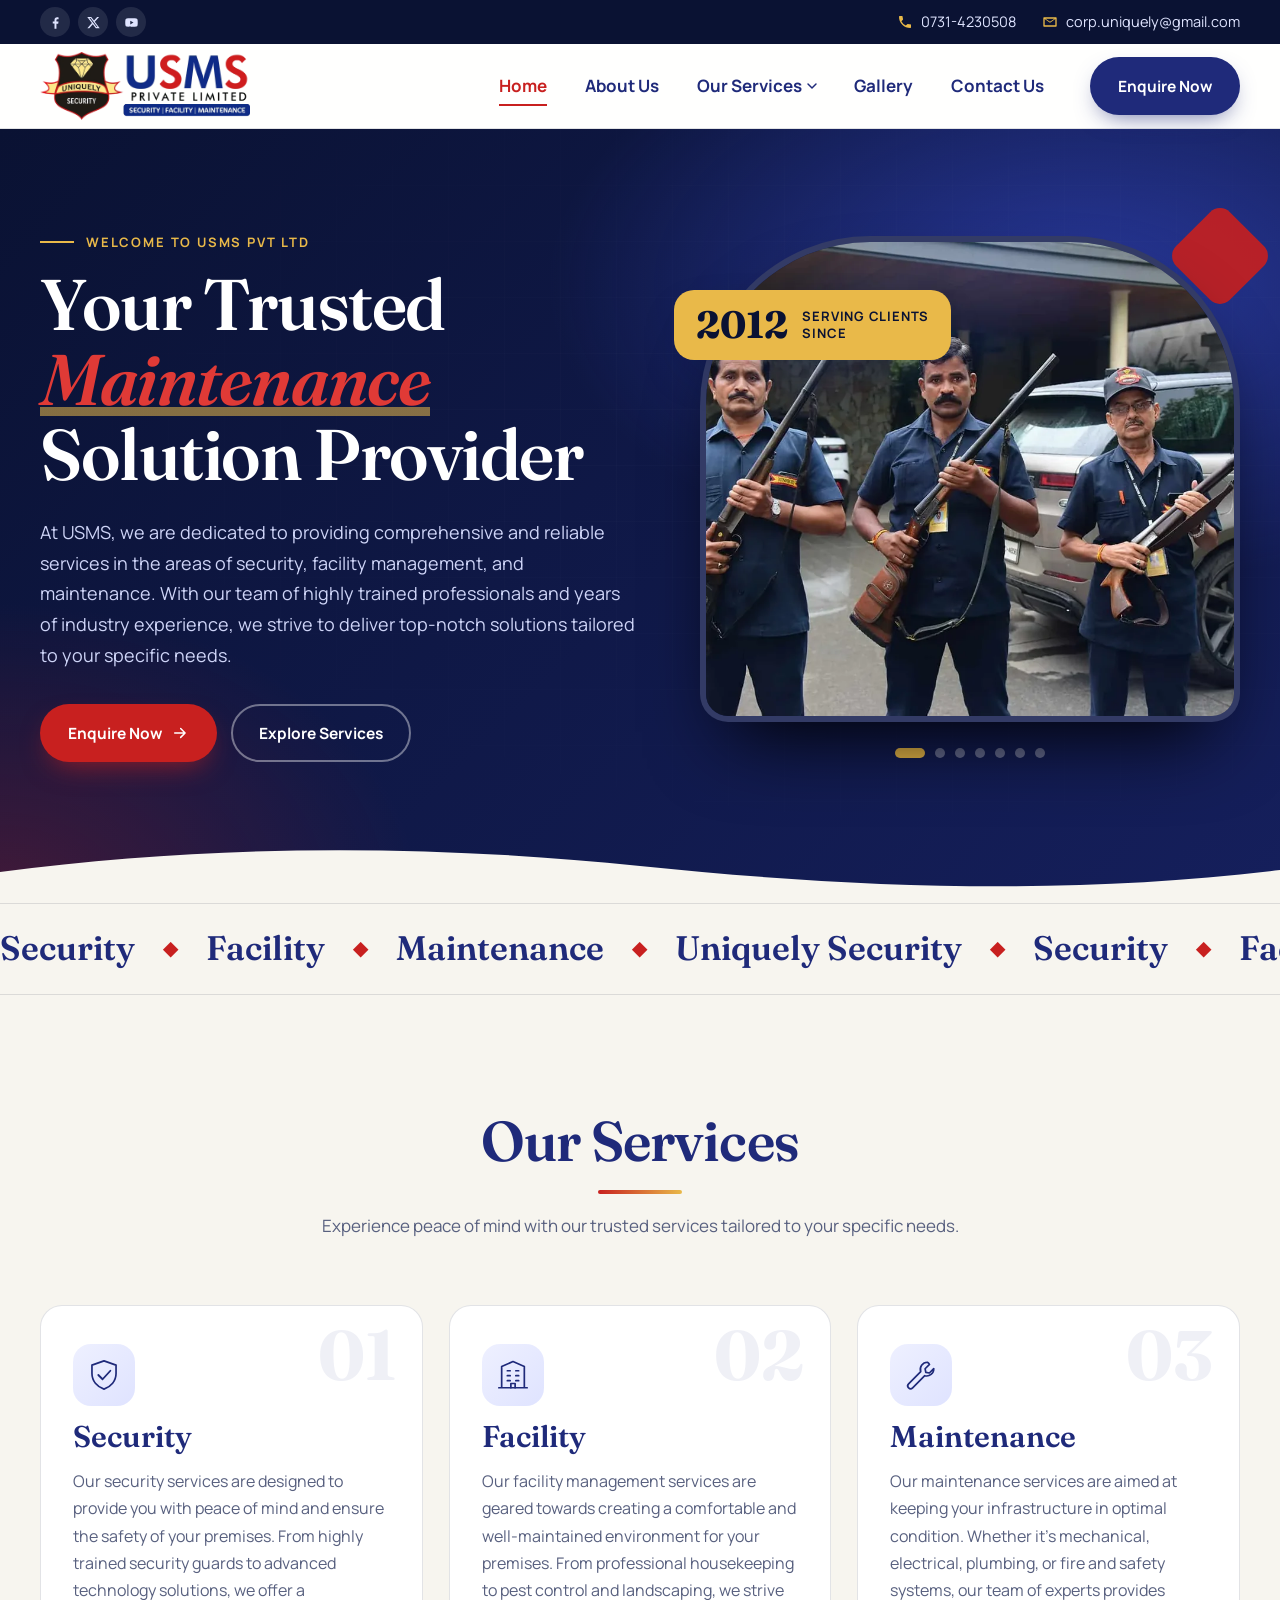
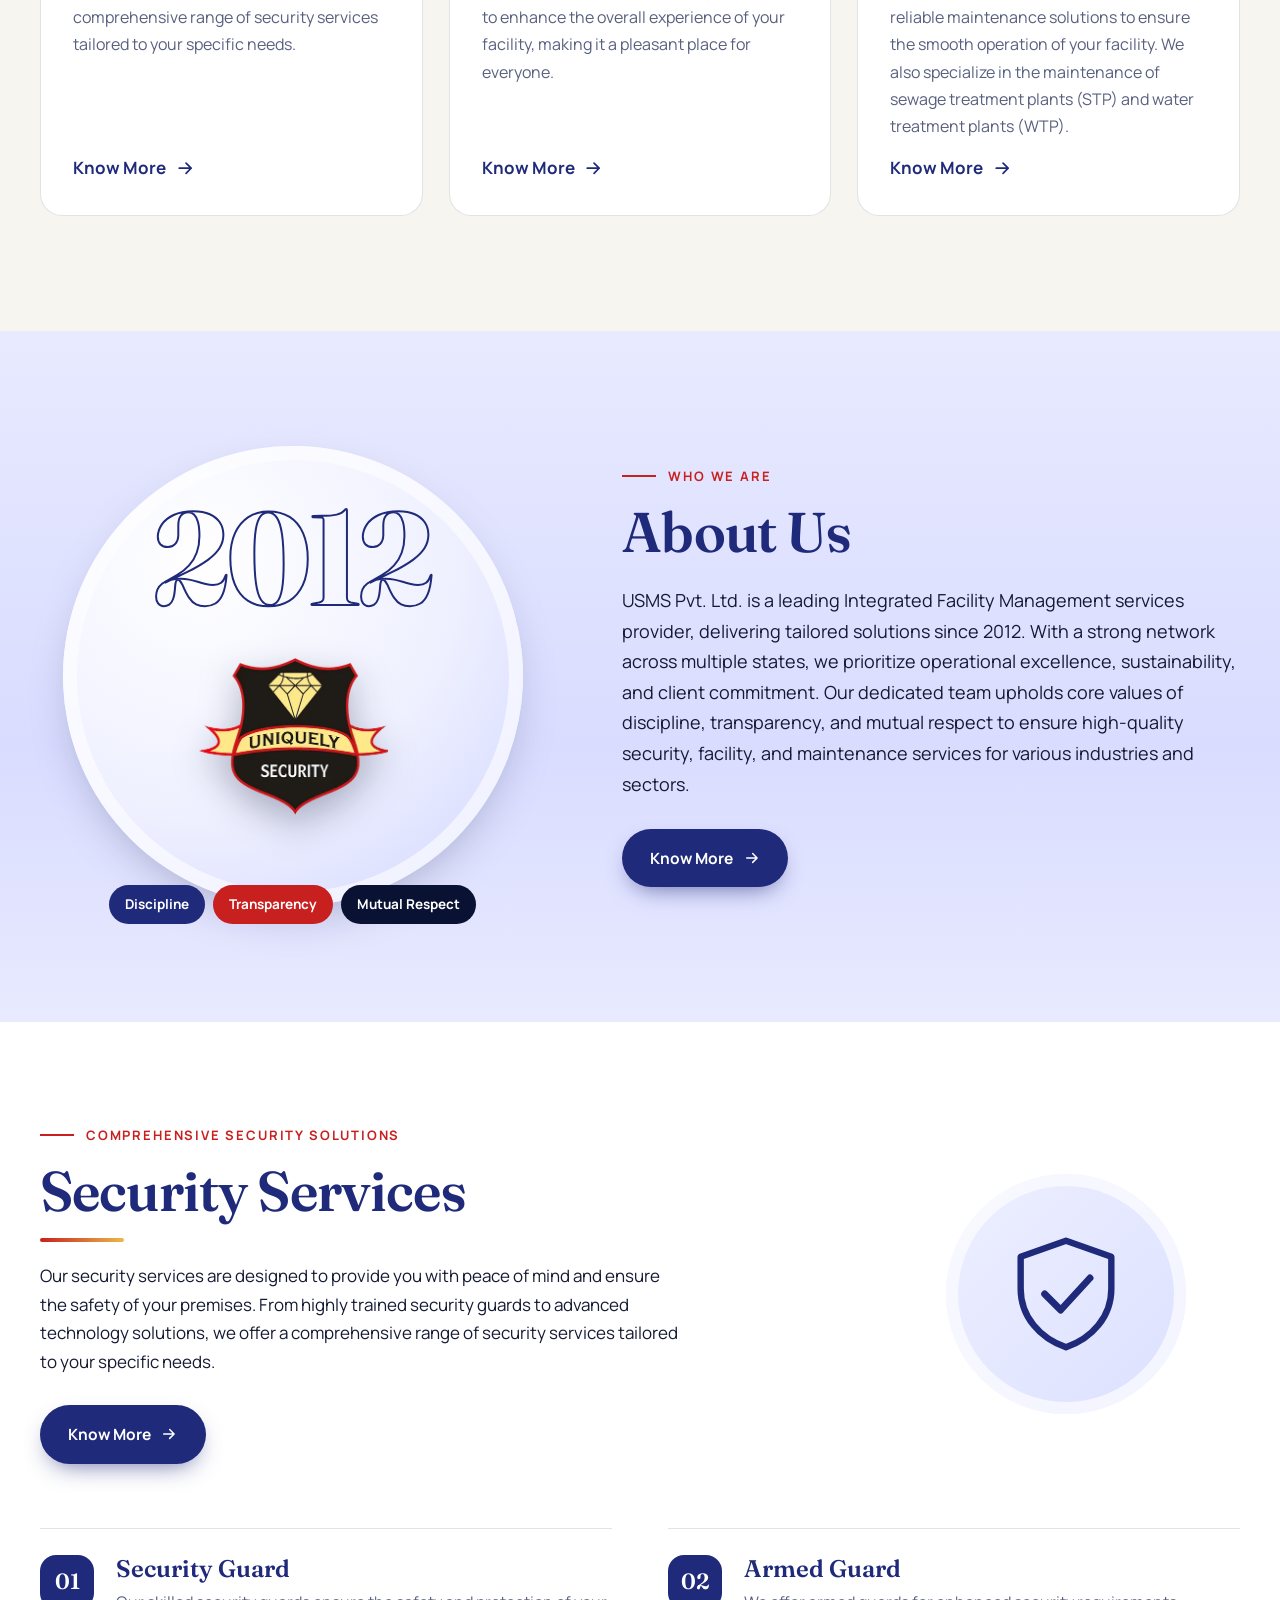
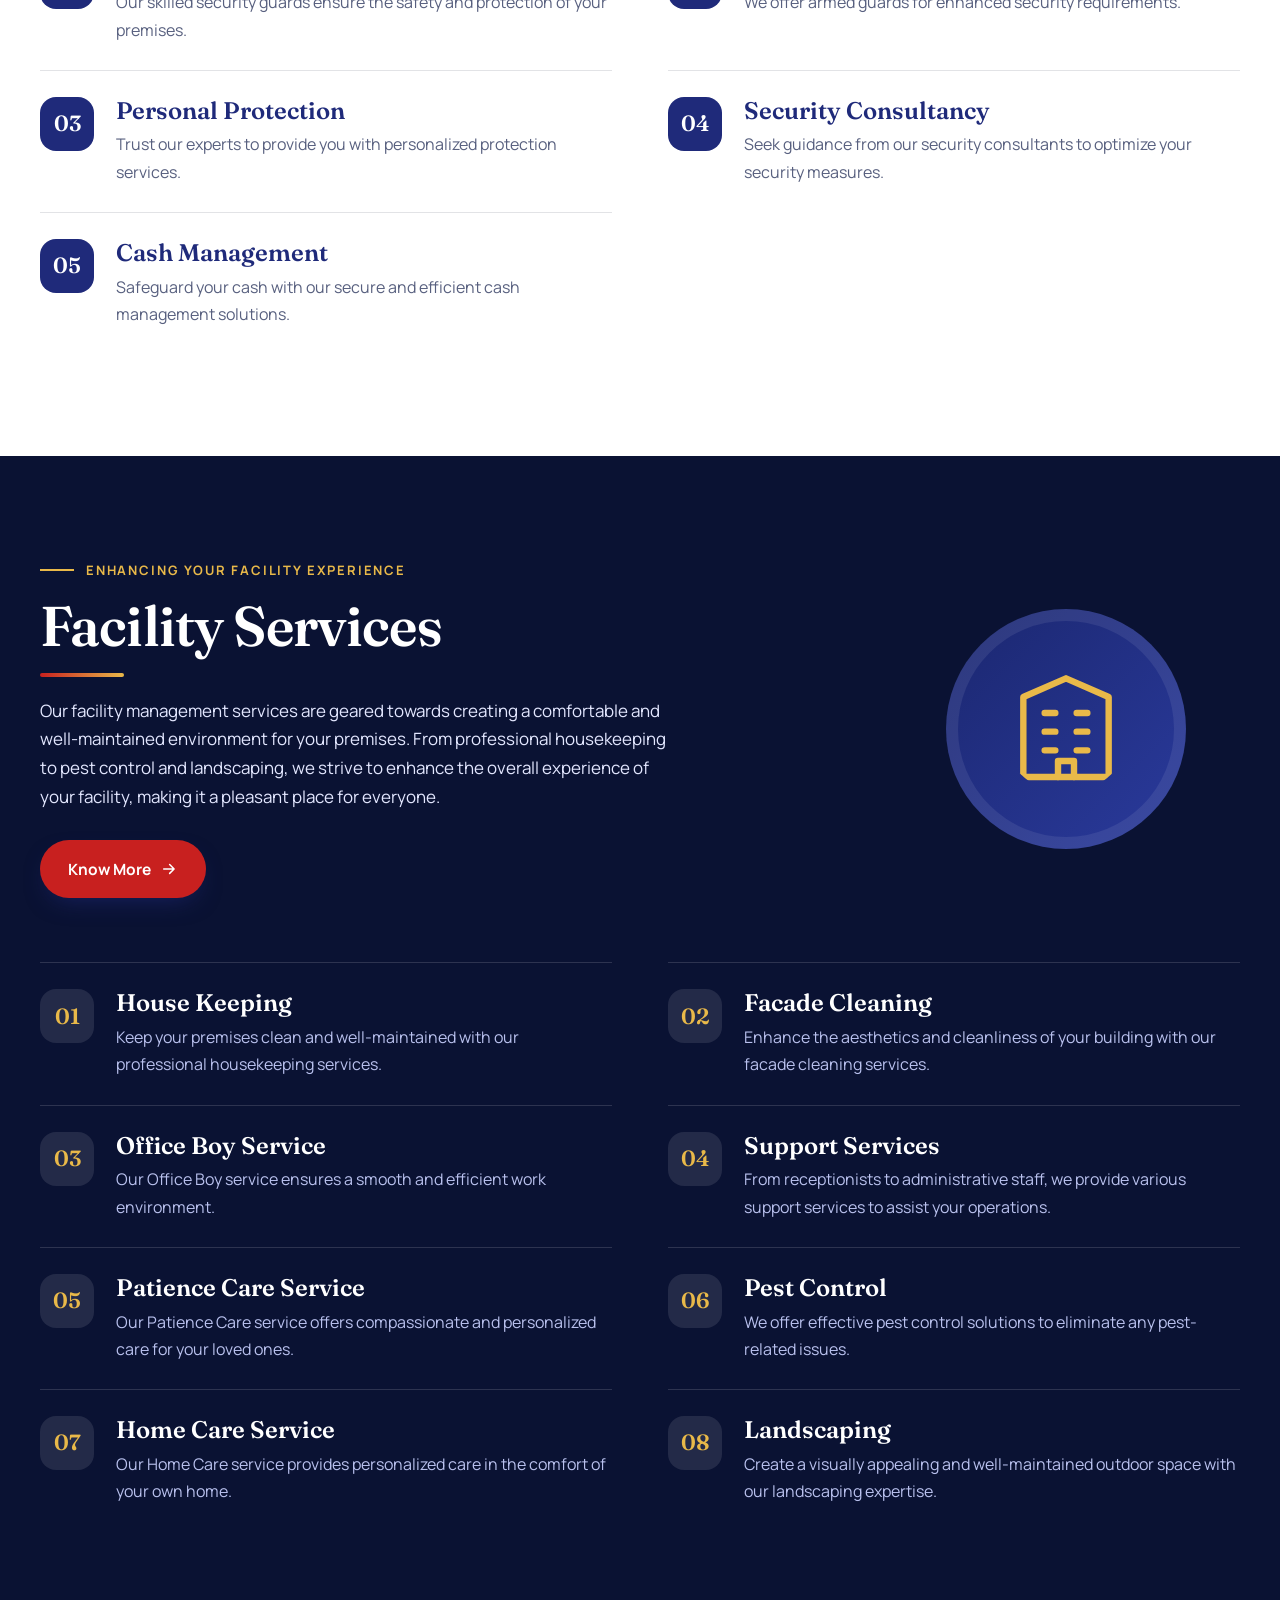
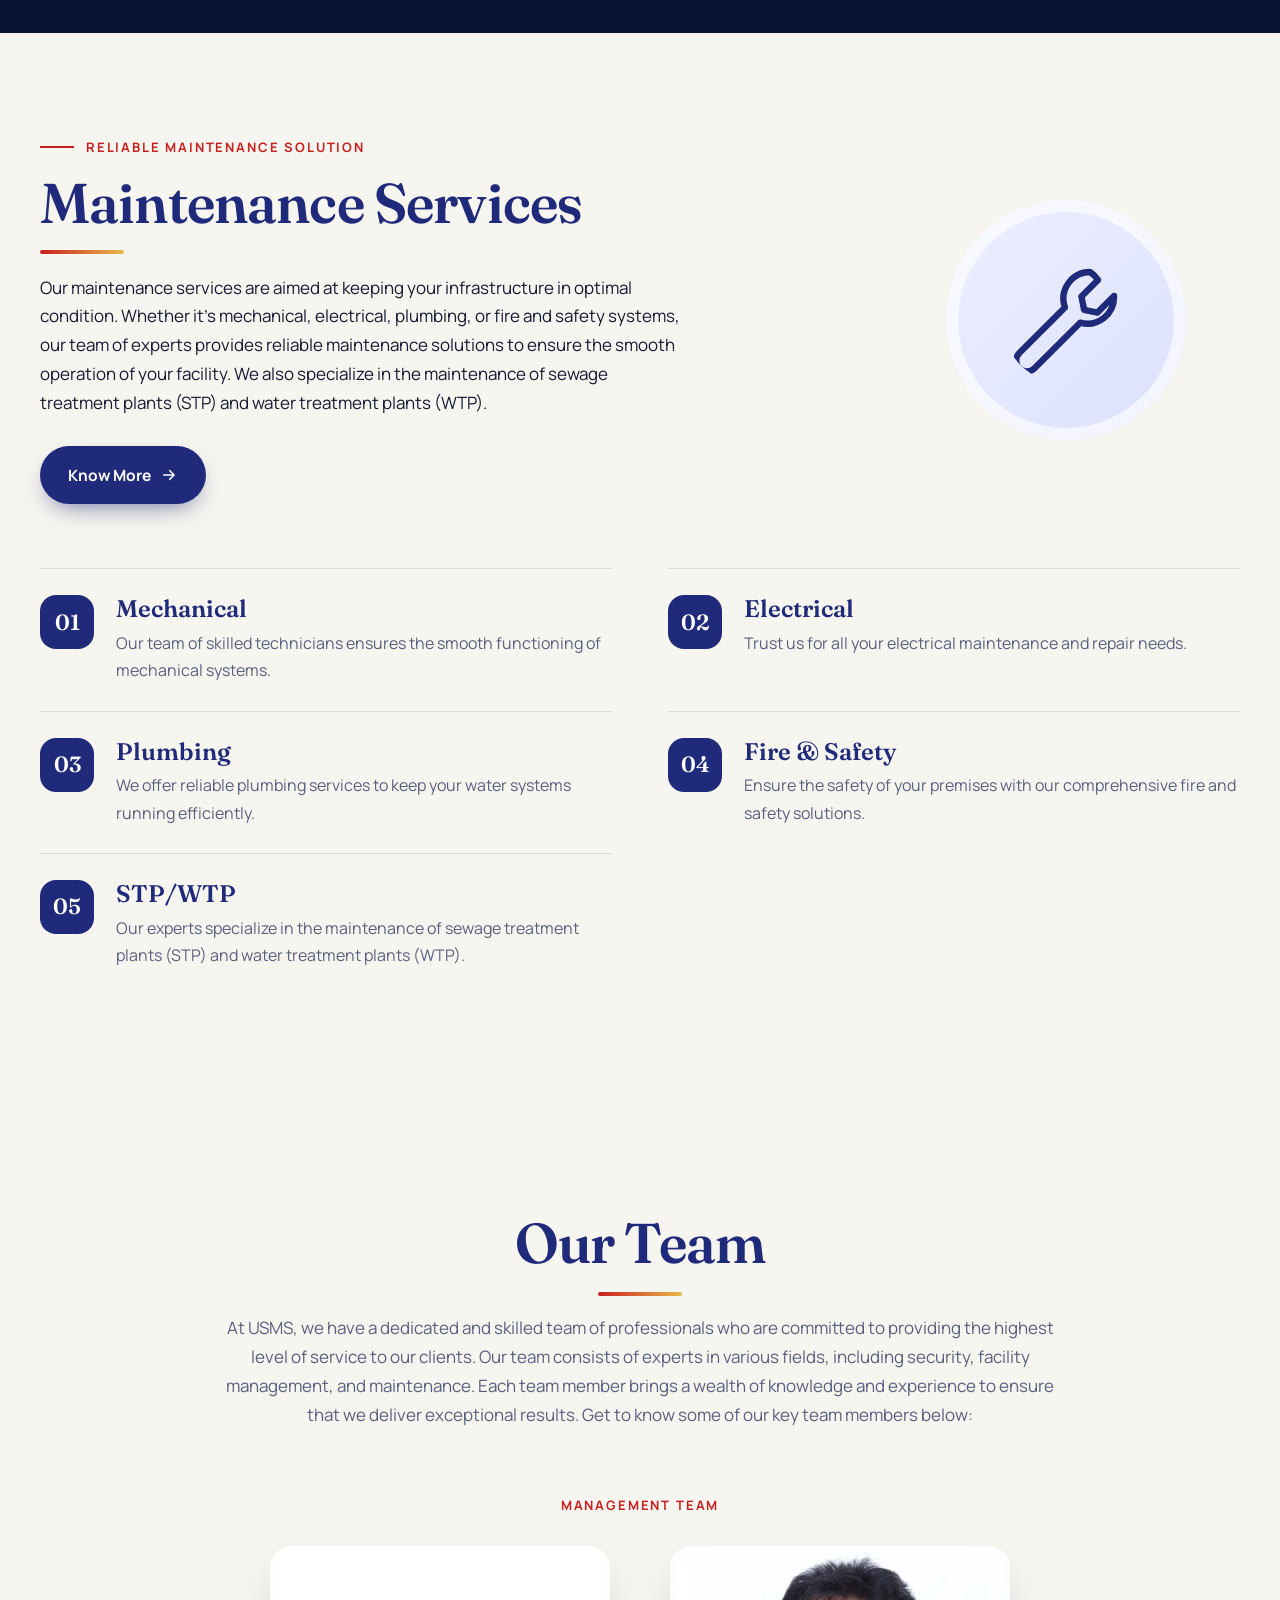
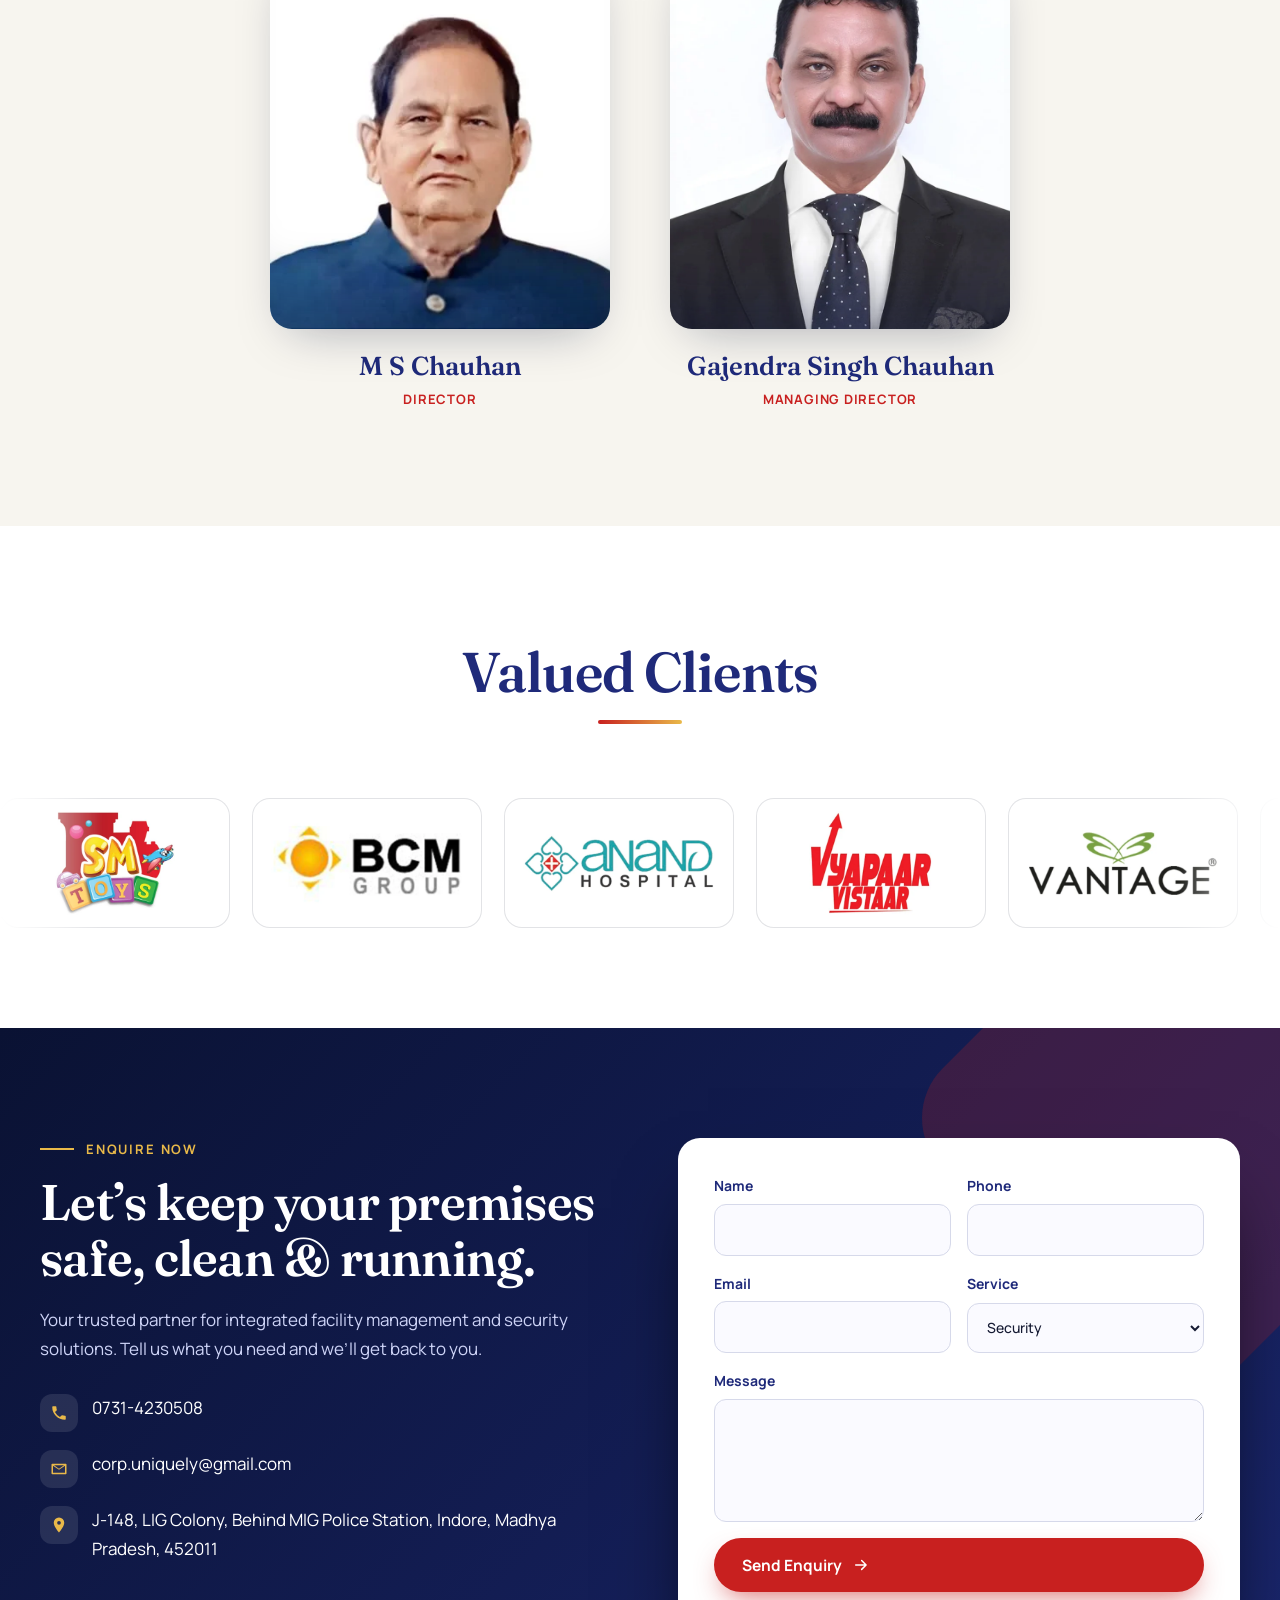
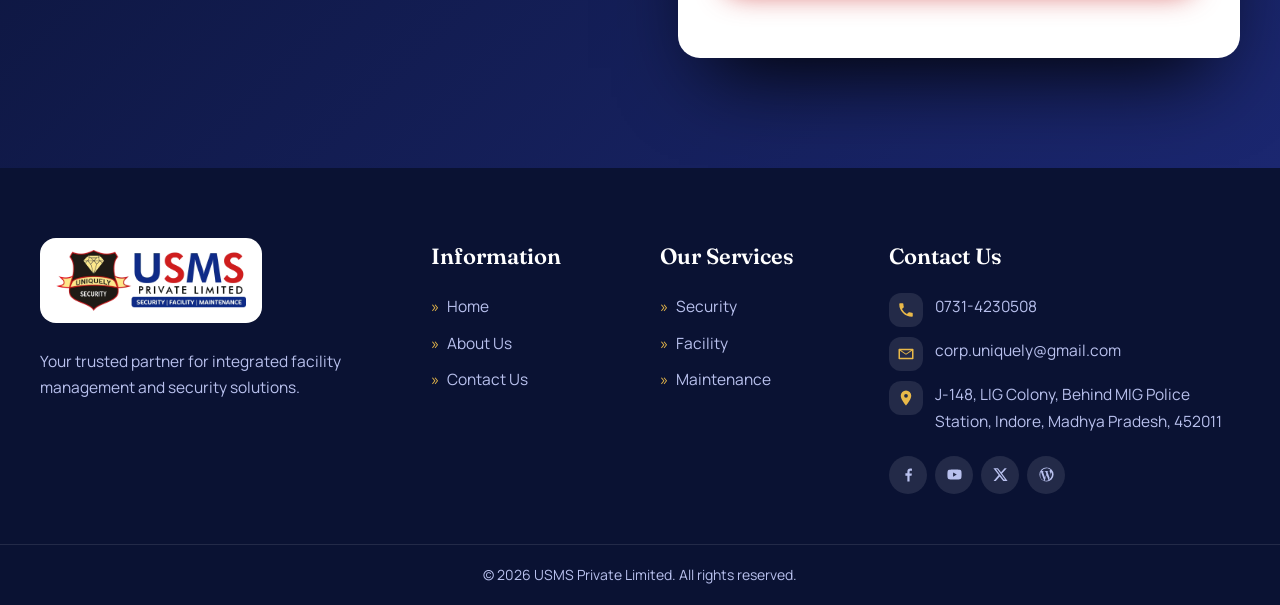
==== commit feb087d4: "Use original photos: hero carousel, team portraits, all 17 client logos Replaces screenshot crops wi" ====
--- a/index.html
+++ b/index.html
@@ -89,9 +89,12 @@
           </div>
         </div>
         <div class="hero__media reveal">
-          <div class="hero__frame">
-            <img src="assets/img/hero-guards.jpg" alt="The USMS security team standing together with folded hands in a namaste greeting" width="772" height="516">
-          </div>
+          <div class="hero__frame" role="group" aria-roledescription="carousel" aria-label="USMS team photos">
+            <div class="slides"><img src="assets/img/hero/1.webp" alt="Three USMS armed guards in navy uniforms standing in front of a car" width="1200" height="801" fetchpriority="high"><img src="assets/img/hero/2.webp" alt="USMS security team greeting with folded hands outside a hospital" width="1200" height="801" loading="lazy"><img src="assets/img/hero/3.webp" alt="A USMS security guard writing in the visitor register at a reception desk" width="1200" height="801" loading="lazy"><img src="assets/img/hero/4.webp" alt="USMS housekeeping and support staff lined up in a hospital corridor" width="1200" height="801" loading="lazy"><img src="assets/img/hero/5.webp" alt="A USMS housekeeping staff member mopping a hospital laboratory floor" width="1200" height="801" loading="lazy"><img src="assets/img/hero/6.webp" alt="USMS guards standing in formation on a parade ground under trees" width="1200" height="801" loading="lazy"><img src="assets/img/hero/7.webp" alt="Two USMS security guards and a woman guard at a hospital pharmacy entrance" width="1200" height="801" loading="lazy"></div>
+            <button class="car-btn car-btn--prev" type="button" aria-label="Previous photo"><svg><use href="#i-arrow"/></svg></button>
+            <button class="car-btn car-btn--next" type="button" aria-label="Next photo"><svg><use href="#i-arrow"/></svg></button>
+          </div>
+          <div class="dots" role="group" aria-label="Choose photo"><button type="button" aria-label="Show photo 1"></button><button type="button" aria-label="Show photo 2"></button><button type="button" aria-label="Show photo 3"></button><button type="button" aria-label="Show photo 4"></button><button type="button" aria-label="Show photo 5"></button><button type="button" aria-label="Show photo 6"></button><button type="button" aria-label="Show photo 7"></button></div>
           <div class="hero__badge">
             <span class="hero__badge-num">2012</span>
             <span class="hero__badge-txt">Serving clients<br>since</span>
@@ -245,11 +248,11 @@
         <p class="team__label reveal">Management Team</p>
         <div class="people">
           <figure class="person reveal">
-            <div class="person__photo"><img src="assets/img/team/ms-chauhan.jpg" alt="M S Chauhan" width="582" height="657" loading="lazy"></div>
+            <div class="person__photo"><img src="assets/img/team/ms-chauhan.webp" alt="M S Chauhan" width="399" height="450" loading="lazy"></div>
             <figcaption><strong>M S Chauhan</strong><span>Director</span></figcaption>
           </figure>
           <figure class="person reveal">
-            <div class="person__photo"><img src="assets/img/team/gajendra-singh-chauhan.jpg" alt="Gajendra Singh Chauhan" width="582" height="657" loading="lazy"></div>
+            <div class="person__photo"><img src="assets/img/team/gajendra-singh-chauhan.webp" alt="Gajendra Singh Chauhan" width="798" height="900" loading="lazy"></div>
             <figcaption><strong>Gajendra Singh Chauhan</strong><span>Managing Director</span></figcaption>
           </figure>
         </div>
@@ -263,19 +266,23 @@
       </div>
       <div class="marquee" aria-label="Our valued clients">
         <ul class="marquee__track">
-          <li><img src="assets/img/clients/bcm.png" alt="BCM Group" loading="lazy"></li>
-          <li><img src="assets/img/clients/anand.png" alt="Anand Hospital" loading="lazy"></li>
-          <li><img src="assets/img/clients/vyapaar.png" alt="Vyapaar Vistaar" loading="lazy"></li>
-          <li><img src="assets/img/clients/vantage.png" alt="Vantage" loading="lazy"></li>
-          <li><img src="assets/img/clients/unique.png" alt="Unique Hospital" loading="lazy"></li>
-          <li><img src="assets/img/clients/shree-maruti.png" alt="Shree Maruti" loading="lazy"></li>
-          <li><img src="assets/img/clients/shalby.png" alt="Shalby Hospitals" loading="lazy"></li>
-          <li><img src="assets/img/clients/nepra.png" alt="Nepra" loading="lazy"></li>
-          <li><img src="assets/img/clients/prataap.png" alt="Prataap Snacks Limited" loading="lazy"></li>
-          <li><img src="assets/img/clients/punjab.png" alt="Punjab Jewels" loading="lazy"></li>
-          <li><img src="assets/img/clients/sankara.png" alt="Sankara Eye Foundation, India" loading="lazy"></li>
-          <li><img src="assets/img/clients/care-chl.png" alt="CARE CHL Hospitals" loading="lazy"></li>
-          <li><img src="assets/img/clients/dp-jewellers.png" alt="D.P. Jewellers" loading="lazy"></li>
+          <li><img src="assets/img/clients/ism-toys.webp" alt="ISM Toys" loading="lazy"></li>
+          <li><img src="assets/img/clients/bcm.webp" alt="BCM Group" loading="lazy"></li>
+          <li><img src="assets/img/clients/anand.webp" alt="Anand Hospital" loading="lazy"></li>
+          <li><img src="assets/img/clients/vyapaar.webp" alt="Vyapaar Vistaar" loading="lazy"></li>
+          <li><img src="assets/img/clients/vantage.webp" alt="Vantage" loading="lazy"></li>
+          <li><img src="assets/img/clients/unique.webp" alt="Unique Hospital" loading="lazy"></li>
+          <li><img src="assets/img/clients/shree-maruti.webp" alt="Shree Maruti" loading="lazy"></li>
+          <li><img src="assets/img/clients/shalby.webp" alt="Shalby Hospitals" loading="lazy"></li>
+          <li><img src="assets/img/clients/sankara.webp" alt="Sankara Eye Foundation, India" loading="lazy"></li>
+          <li><img src="assets/img/clients/punjab.webp" alt="Punjab Jewels" loading="lazy"></li>
+          <li><img src="assets/img/clients/prataap.webp" alt="Prataap Snacks Limited" loading="lazy"></li>
+          <li><img src="assets/img/clients/nepra.webp" alt="Nepra" loading="lazy"></li>
+          <li><img src="assets/img/clients/lifefirst.webp" alt="LifeFirst Pharma" loading="lazy"></li>
+          <li><img src="assets/img/clients/life-care-logistic.webp" alt="Life Care Logistic" loading="lazy"></li>
+          <li><img src="assets/img/clients/hnh.webp" alt="H&amp;h" loading="lazy"></li>
+          <li><img src="assets/img/clients/dp-jewellers.webp" alt="D.P. Jewellers" loading="lazy"></li>
+          <li><img src="assets/img/clients/care-chl.webp" alt="CARE CHL Hospitals" loading="lazy"></li>
         </ul>
       </div>
     </section>
--- a/assets/css/style.css
+++ b/assets/css/style.css
@@ -100,9 +100,20 @@
 .hero__lead{margin:26px 0 34px;color:#ced4f7;font-size:18px;max-width:58ch}
 .hero__actions{display:flex;gap:14px;flex-wrap:wrap}
 .hero__media{position:relative}
-.hero__frame{border-radius:170px 170px 28px 28px;overflow:hidden;border:6px solid rgba(255,255,255,.14);box-shadow:0 40px 80px -30px #000;aspect-ratio:1/.9;background:var(--navy-2)}
-.hero__frame img{width:100%;height:100%;object-fit:cover}
-.hero__badge{position:absolute;left:-26px;bottom:-26px;background:var(--gold);color:var(--navy);border-radius:20px;padding:16px 22px;display:flex;align-items:center;gap:14px;box-shadow:var(--shadow);animation:float 5s ease-in-out infinite}
+.hero__frame{position:relative;border-radius:170px 170px 28px 28px;overflow:hidden;border:6px solid rgba(255,255,255,.14);box-shadow:0 40px 80px -30px #000;aspect-ratio:1/.9;background:var(--navy-2)}
+.slides{position:absolute;inset:0}
+.slides img{position:absolute;inset:0;width:100%;height:100%;object-fit:cover;opacity:0;scale:1.06;transition:opacity .9s ease,scale 6s ease-out}
+.slides img.on{opacity:1;scale:1}
+.car-btn{position:absolute;top:58%;translate:0 -50%;width:44px;height:44px;border-radius:50%;border:0;cursor:pointer;background:rgba(10,18,51,.6);color:#fff;display:grid;place-items:center;backdrop-filter:blur(6px);transition:background .2s,opacity .2s;opacity:0}
+.hero__frame:hover .car-btn,.car-btn:focus-visible{opacity:1}
+.car-btn:hover{background:var(--red)}
+.car-btn svg{width:20px;height:20px;fill:none}
+.car-btn--prev{left:14px}.car-btn--prev svg{rotate:180deg}
+.car-btn--next{right:14px}
+.dots{display:flex;justify-content:center;gap:10px;margin-top:26px}
+.dots button{width:10px;height:10px;border-radius:50%;border:0;padding:0;cursor:pointer;background:rgba(255,255,255,.35);transition:width .3s,background .3s}
+.dots button.on{width:30px;border-radius:6px;background:var(--gold)}
+.hero__badge{position:absolute;left:-26px;top:54px;z-index:2;background:var(--gold);color:var(--navy);border-radius:20px;padding:16px 22px;display:flex;align-items:center;gap:14px;box-shadow:var(--shadow);animation:float 5s ease-in-out infinite}
 .hero__badge-num{font-family:var(--serif);font-weight:700;font-size:38px;line-height:1}
 .hero__badge-txt{font-size:13px;font-weight:700;line-height:1.3;text-transform:uppercase;letter-spacing:.06em}
 .hero__diamond{position:absolute;right:-18px;top:-18px;width:76px;height:76px;background:var(--red);rotate:45deg;border-radius:14px;z-index:-1;opacity:.9}
@@ -174,7 +185,7 @@
 .team__label{text-align:center;font-weight:700;letter-spacing:.14em;text-transform:uppercase;font-size:13px;color:var(--red);margin-bottom:30px}
 .people{display:flex;justify-content:center;gap:clamp(24px,5vw,60px);flex-wrap:wrap}
 .person{margin:0;width:min(340px,100%);text-align:center}
-.person__photo{border-radius:var(--r);overflow:hidden;background:#fff;box-shadow:var(--shadow);aspect-ratio:1/1.1;position:relative;transition:transform .4s}
+.person__photo{border-radius:var(--r);overflow:hidden;background:#fff;box-shadow:var(--shadow);aspect-ratio:798/900;position:relative;transition:transform .4s}
 .person__photo::after{content:"";position:absolute;inset:0;border-radius:inherit;box-shadow:inset 0 -90px 60px -60px rgba(10,18,51,.35)}
 .person__photo img{width:100%;height:100%;object-fit:cover;object-position:top}
 .person:hover .person__photo{transform:translateY(-8px) rotate(-1deg)}
@@ -187,9 +198,9 @@
 .marquee{overflow:hidden;mask-image:linear-gradient(90deg,transparent,#000 8%,#000 92%,transparent);-webkit-mask-image:linear-gradient(90deg,transparent,#000 8%,#000 92%,transparent)}
 .marquee__track{display:flex;gap:22px;width:max-content;animation:slide 55s linear infinite;padding:10px 0}
 .marquee:hover .marquee__track{animation-play-state:paused}
-.marquee li{width:230px;height:130px;display:grid;place-items:center;padding:18px 24px;background:#fff;border:1px solid var(--line);border-radius:18px;transition:transform .3s,box-shadow .3s}
+.marquee li{width:230px;height:130px;display:grid;place-items:center;padding:12px 18px;overflow:hidden;background:#fff;border:1px solid var(--line);border-radius:18px;transition:transform .3s,box-shadow .3s}
 .marquee li:hover{transform:translateY(-6px);box-shadow:var(--shadow)}
-.marquee img{max-height:100%;width:auto;object-fit:contain}
+.marquee img{max-height:104px;max-width:100%;width:auto;height:auto;object-fit:contain}
 
 /* contact */
 .contact{position:relative;background:linear-gradient(135deg,#0a1233,#1b2770);color:#fff;padding:clamp(64px,9vw,110px) 0;overflow:hidden}
@@ -261,7 +272,9 @@
   .items{grid-template-columns:1fr}
   .form{grid-template-columns:1fr}
   .footer__in{grid-template-columns:1fr;padding-top:50px}
-  .hero__badge{left:8px}
+  .hero__badge{left:8px;top:28px;padding:10px 14px}
+  .hero__badge-num{font-size:28px}
+  .hero__frame{border-radius:120px 120px 24px 24px}
   .about__values{width:100%}
   .marquee li{width:180px;height:110px}
 }
@@ -270,4 +283,5 @@
   *,*::before,*::after{animation:none!important;transition:none!important}
   .js .reveal{opacity:1;translate:none}
   .marquee{overflow-x:auto}
-}
+  .slides img{scale:1}
+}
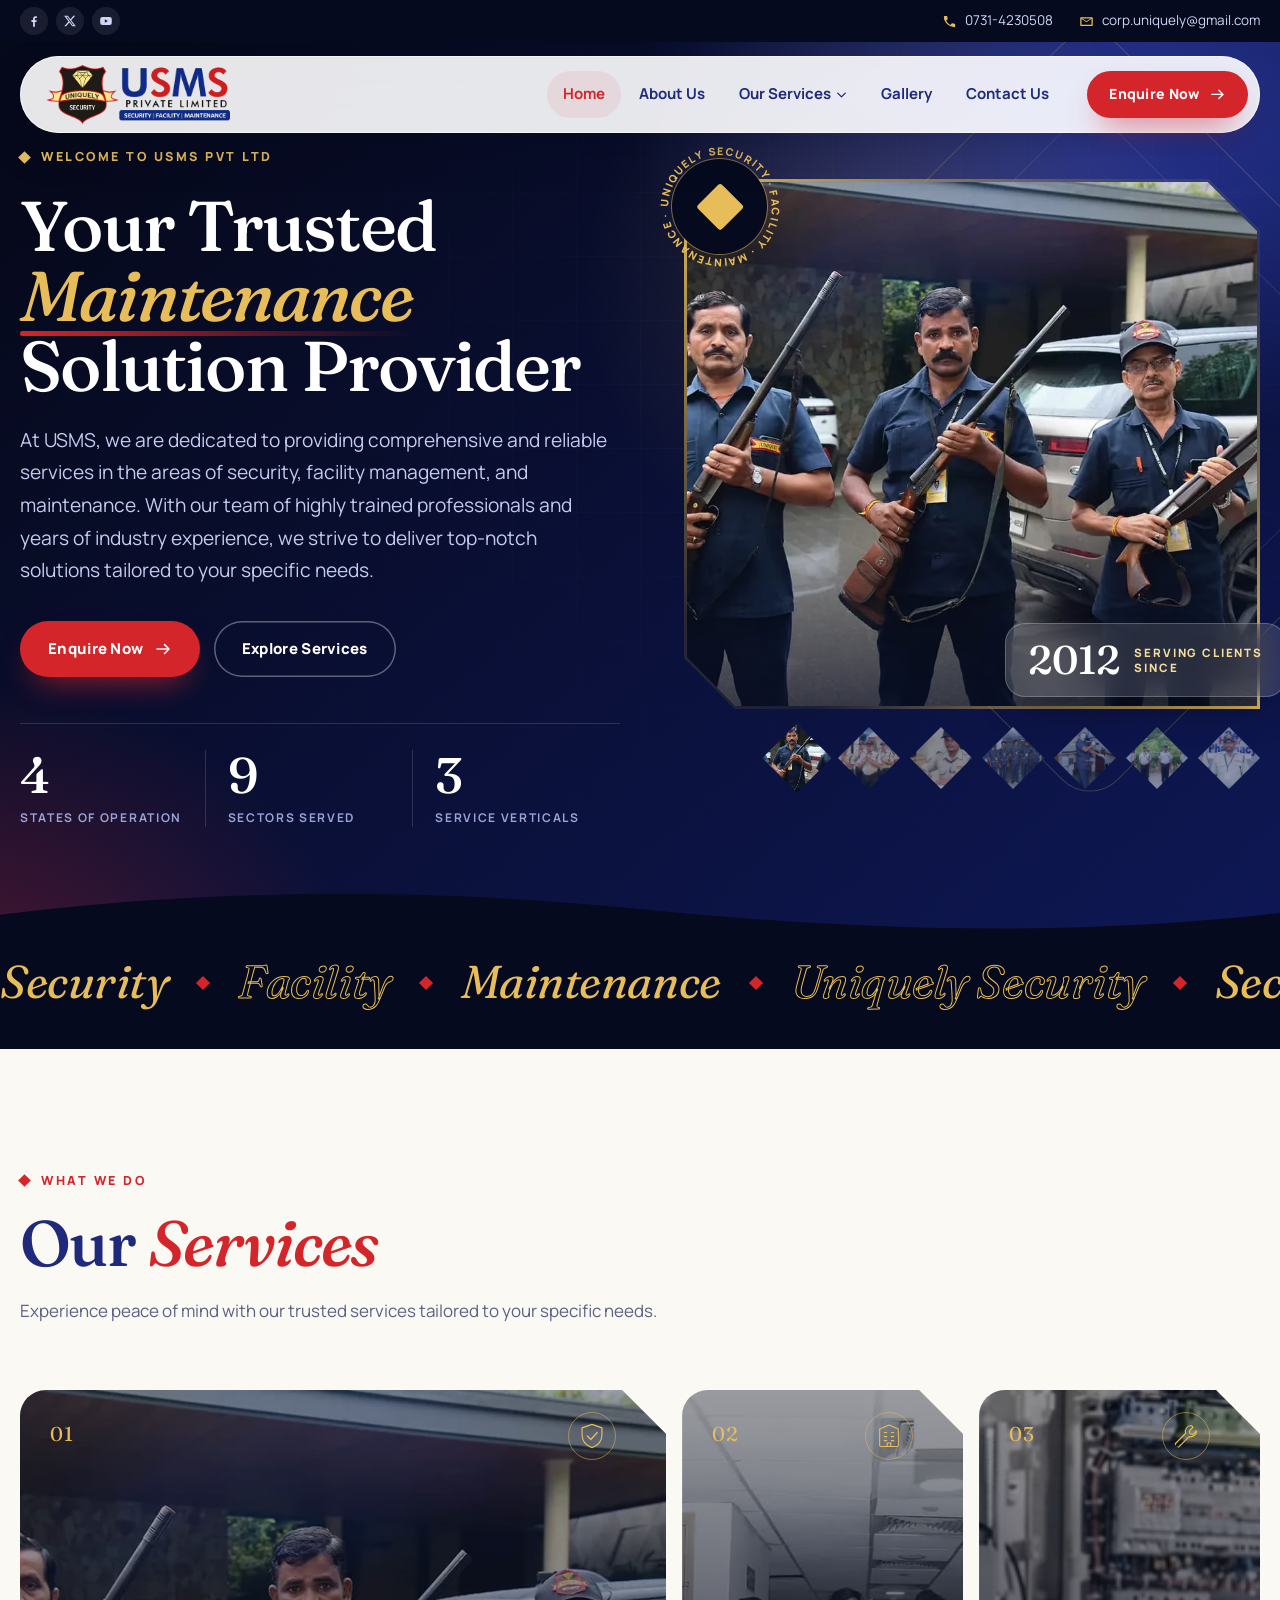
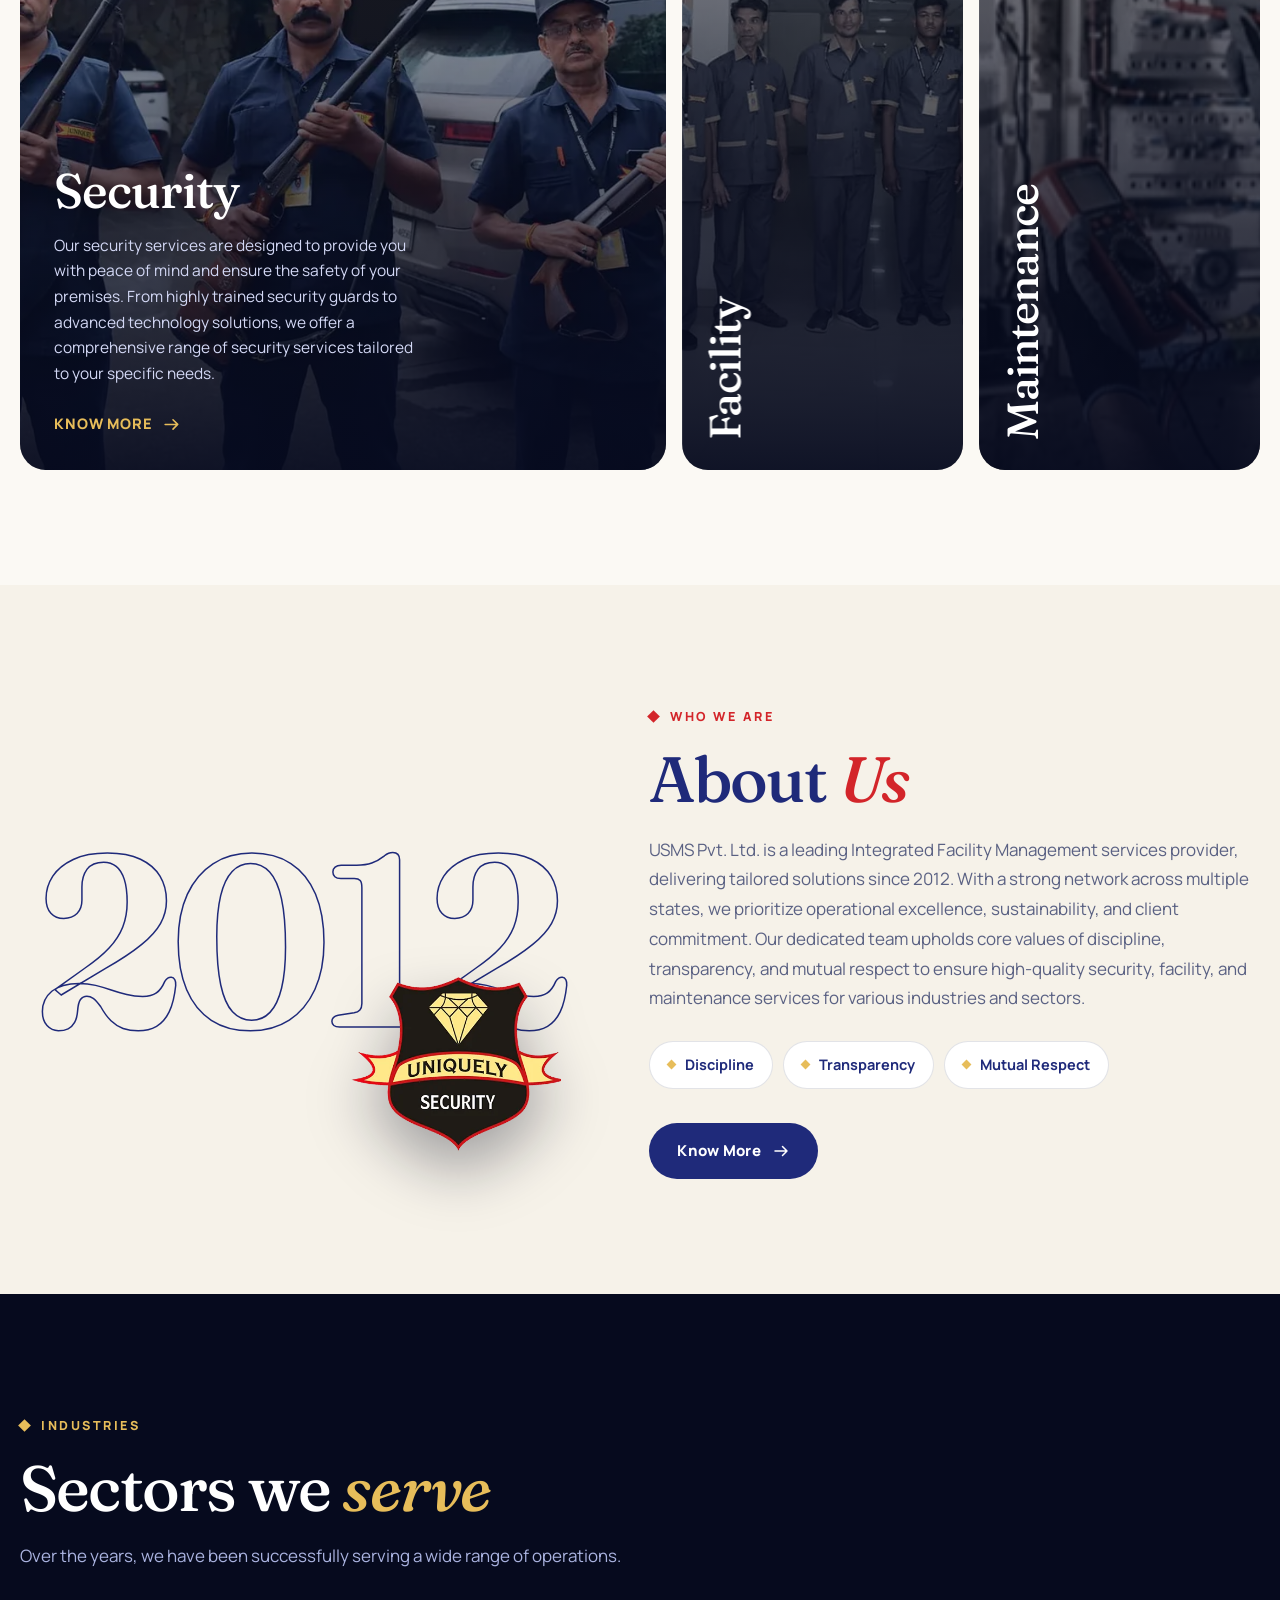
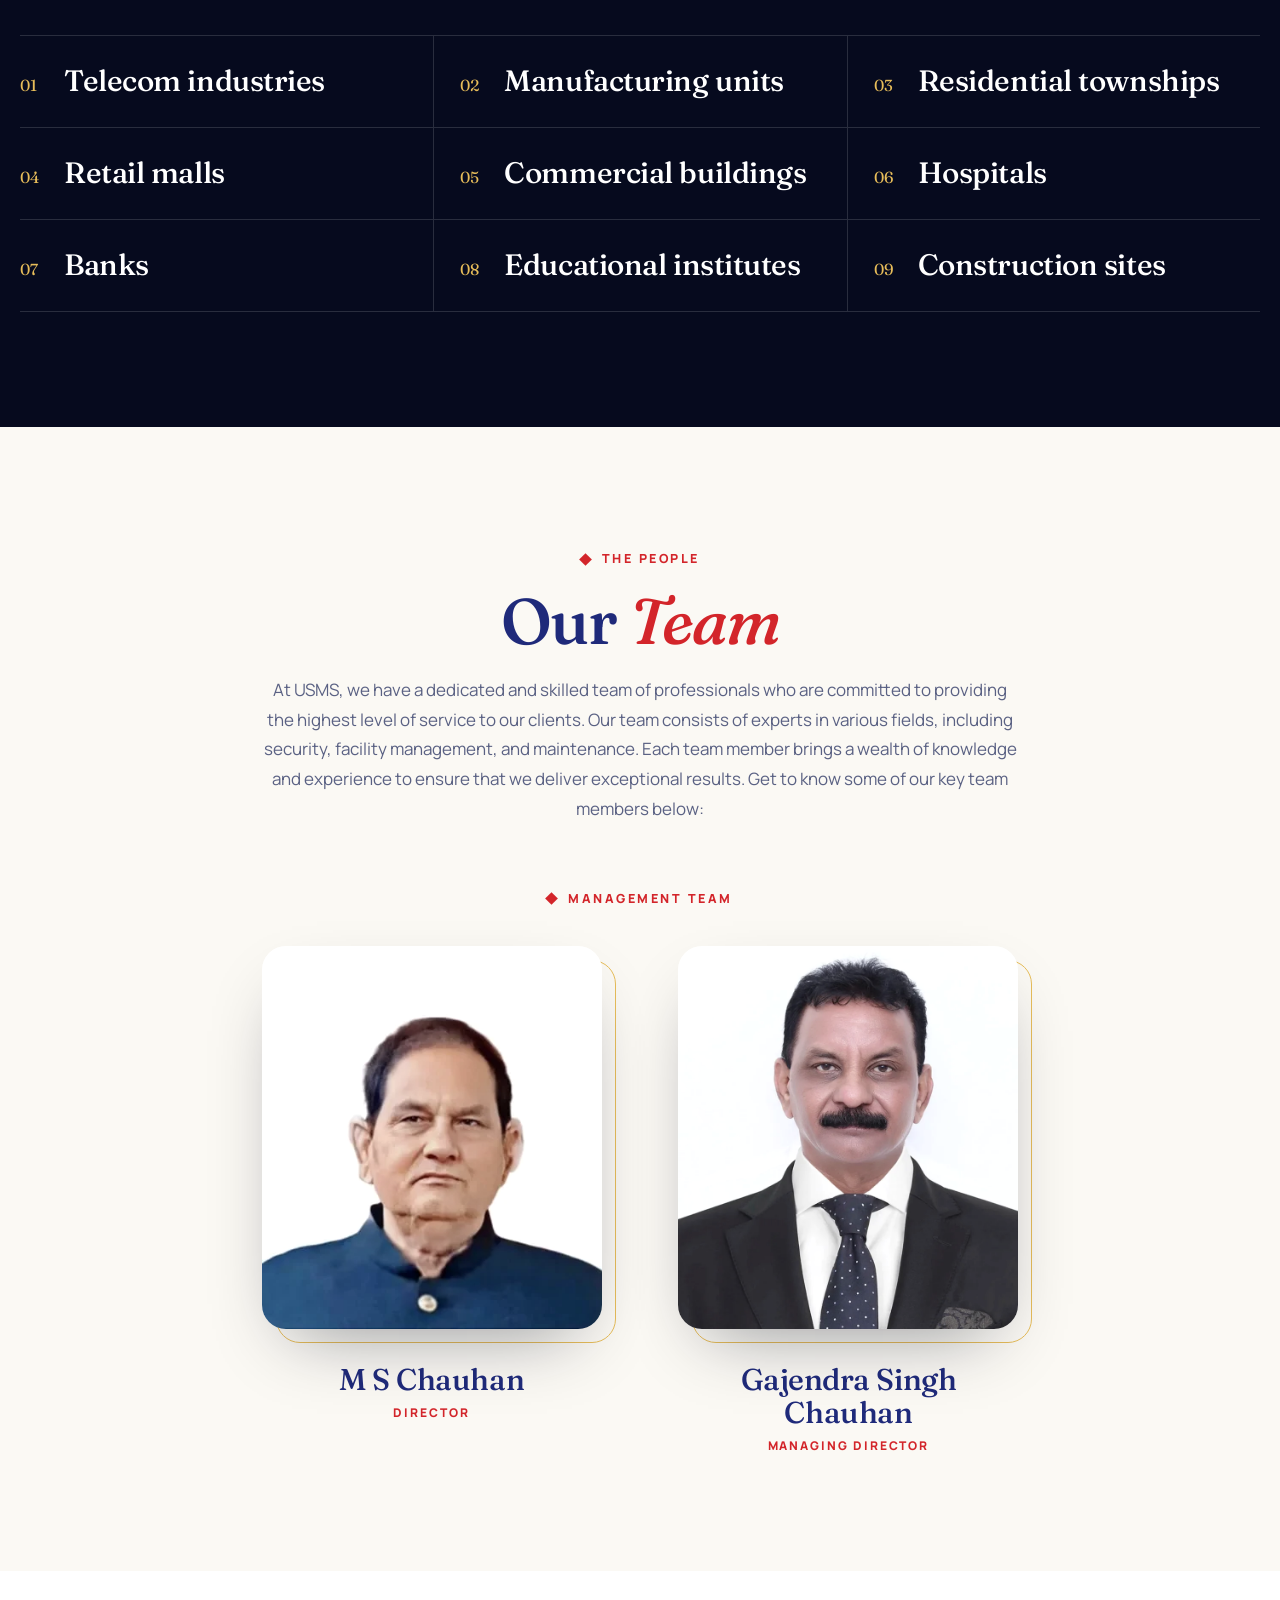
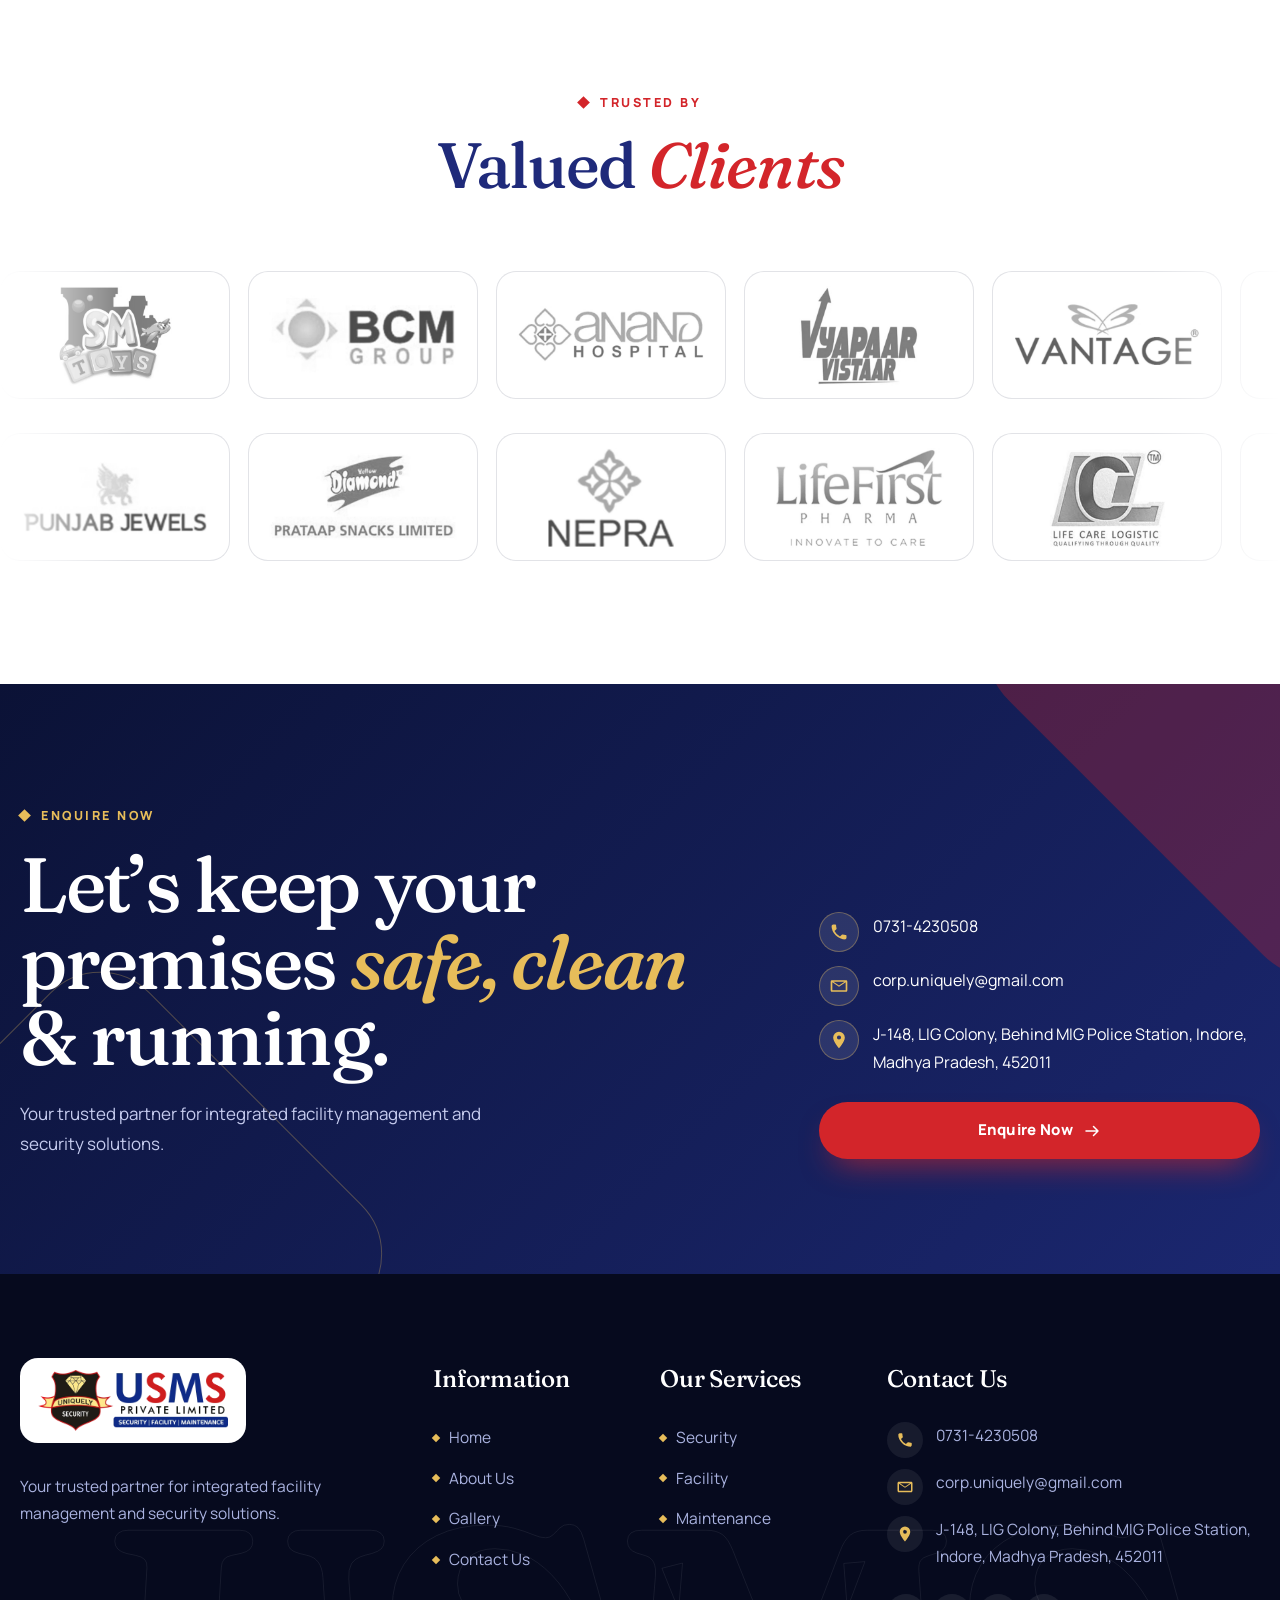
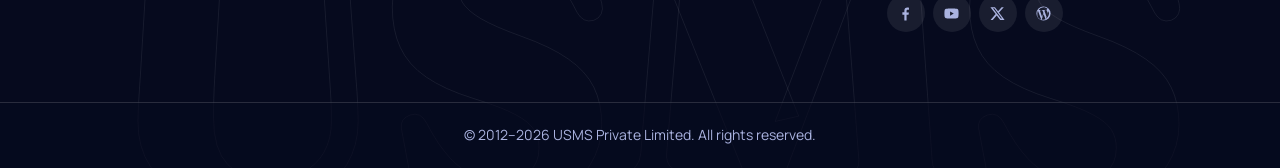
==== commit 97ec76bd: "Full redesign: new design system and all site pages - New visual identity: ink navy + gold hairlines" ====
--- a/index.html
+++ b/index.html
@@ -1,366 +1,129 @@
 <!doctype html>
 <html lang="en">
 <head>
-  <meta charset="utf-8">
-  <meta name="viewport" content="width=device-width, initial-scale=1">
-  <title>USMS Pvt Ltd – Security, Facility & Maintenance Services</title>
-  <meta name="description" content="USMS Pvt. Ltd. is a leading Integrated Facility Management services provider – security, facility management and maintenance – serving clients across multiple states since 2012.">
-  <meta name="theme-color" content="#0a1233">
-  <link rel="icon" type="image/png" href="assets/img/emblem.png">
-  <link rel="preconnect" href="https://fonts.googleapis.com">
-  <link rel="preconnect" href="https://fonts.gstatic.com" crossorigin>
-  <link href="https://fonts.googleapis.com/css2?family=Fraunces:ital,opsz,wght@0,9..144,500;0,9..144,600;0,9..144,700;1,9..144,500;1,9..144,600&family=Manrope:wght@400;500;600;700;800&display=swap" rel="stylesheet">
-  <link rel="stylesheet" href="assets/css/style.css">
-  <script>document.documentElement.classList.add('js');</script>
+<meta charset="utf-8">
+<meta name="viewport" content="width=device-width, initial-scale=1">
+<title>USMS Pvt Ltd – Security, Facility & Maintenance Services in Indore</title>
+<meta name="description" content="USMS Pvt. Ltd. is a leading Integrated Facility Management services provider – security, facility management and maintenance – serving clients across multiple states since 2012.">
+<meta name="theme-color" content="#060a1e">
+<link rel="icon" type="image/png" href="assets/img/emblem.png">
+<link rel="preload" href="assets/fonts/fraunces-latin-wght-normal.woff2" as="font" type="font/woff2" crossorigin>
+<link rel="preload" href="assets/fonts/manrope-latin-wght-normal.woff2" as="font" type="font/woff2" crossorigin>
+<link rel="stylesheet" href="assets/css/style.css">
+<script>document.documentElement.classList.add('js');</script>
 </head>
-<body>
-  <a class="skip" href="#main">Skip to content</a>
+<body data-page="home">
+<a class="skip" href="#main">Skip to content</a>
+<div class="progress" aria-hidden="true"></div>
+<svg width="0" height="0" style="position:absolute" aria-hidden="true">
+<symbol id="i-phone" viewBox="0 0 24 24"><path d="M6.6 10.8a15.1 15.1 0 0 0 6.6 6.6l2.2-2.2a1 1 0 0 1 1-.25 11.4 11.4 0 0 0 3.6.57 1 1 0 0 1 1 1V20a1 1 0 0 1-1 1A17 17 0 0 1 3 4a1 1 0 0 1 1-1h3.5a1 1 0 0 1 1 1c0 1.25.2 2.45.57 3.57a1 1 0 0 1-.25 1z"/></symbol>
+<symbol id="i-mail" viewBox="0 0 24 24"><path d="M3 5h18a1 1 0 0 1 1 1v12a1 1 0 0 1-1 1H3a1 1 0 0 1-1-1V6a1 1 0 0 1 1-1zm1 2.6V17h16V7.6l-8 5.4-8-5.4zM5.3 7l6.7 4.5L18.7 7H5.3z"/></symbol>
+<symbol id="i-pin" viewBox="0 0 24 24"><path d="M12 2a7 7 0 0 0-7 7c0 5.2 7 13 7 13s7-7.8 7-13a7 7 0 0 0-7-7zm0 9.5A2.5 2.5 0 1 1 12 6.5a2.5 2.5 0 0 1 0 5z"/></symbol>
+<symbol id="i-fb" viewBox="0 0 24 24"><path d="M13.5 22v-8.2h2.8l.5-3.3h-3.3V8.4c0-.95.4-1.7 1.8-1.7h1.6V3.8c-.3 0-1.3-.15-2.4-.15-2.5 0-4.1 1.5-4.1 4.2v2.45H7.6v3.3h2.8V22z"/></symbol>
+<symbol id="i-x" viewBox="0 0 24 24"><path d="M17.8 3h3.1l-6.8 7.7L22 21h-6.2l-4.9-6.3L5.3 21H2.2l7.2-8.3L2 3h6.4l4.4 5.8L17.8 3zm-1.1 16.2h1.7L7.4 4.7H5.6l11.1 14.5z"/></symbol>
+<symbol id="i-yt" viewBox="0 0 24 24"><path d="M21.6 7.2a2.5 2.5 0 0 0-1.76-1.77C18.3 5 12 5 12 5s-6.3 0-7.84.43A2.5 2.5 0 0 0 2.4 7.2C2 8.75 2 12 2 12s0 3.25.4 4.8a2.5 2.5 0 0 0 1.76 1.77C5.7 19 12 19 12 19s6.3 0 7.84-.43a2.5 2.5 0 0 0 1.76-1.77C22 15.25 22 12 22 12s0-3.25-.4-4.8zM10 15V9l5.2 3z"/></symbol>
+<symbol id="i-wp" viewBox="0 0 24 24"><path d="M12 2a10 10 0 1 0 0 20 10 10 0 0 0 0-20zM3.3 12c0-1.4.3-2.7.85-3.9l4.7 12.8A8.7 8.7 0 0 1 3.3 12zm8.7 8.7c-.85 0-1.7-.13-2.5-.36l2.65-7.7 2.7 7.4.06.12a8.7 8.7 0 0 1-2.9.54zm1.2-12.8c.5-.03.95-.08.95-.08.45-.05.4-.72-.05-.7 0 0-1.35.1-2.2.1-.8 0-2.2-.1-2.2-.1-.45-.02-.5.67-.05.7 0 0 .42.05.87.08l1.3 3.55-1.8 5.45L6.9 7.9c.5-.03.95-.08.95-.08.45-.05.4-.72-.05-.7 0 0-1.35.1-2.2.1h-.55A8.7 8.7 0 0 1 12 3.3c2.25 0 4.3.85 5.85 2.25h-.12c-.85 0-1.4.73-1.4 1.52 0 .7.4 1.3.85 2 .33.57.7 1.3.7 2.35 0 .73-.28 1.58-.65 2.75l-.85 2.85zm5.45-.05a8.7 8.7 0 0 1-3.2 11.6l2.7-7.8c.5-1.25.67-2.25.67-3.15 0-.33-.02-.63-.06-.9z"/></symbol>
+<symbol id="i-arrow" viewBox="0 0 24 24"><path d="M4 12h16M14 6l6 6-6 6" fill="none" stroke-width="2" stroke-linecap="round" stroke-linejoin="round"/></symbol>
+<symbol id="i-chev" viewBox="0 0 24 24"><path d="M6 9l6 6 6-6" fill="none" stroke-width="2.2" stroke-linecap="round" stroke-linejoin="round"/></symbol>
+<symbol id="i-shield" viewBox="0 0 48 48"><path d="M24 4 7 10v12c0 10.5 7.2 18.6 17 22 9.8-3.4 17-11.5 17-22V10L24 4z" fill="none" stroke-width="2" stroke-linejoin="round"/><path d="m16 24 6 6 11-12" fill="none" stroke-width="2.2" stroke-linecap="round" stroke-linejoin="round"/></symbol>
+<symbol id="i-building" viewBox="0 0 48 48"><path d="M8 42V12l16-7 16 7v30M4 42h40" fill="none" stroke-width="2" stroke-linejoin="round" stroke-linecap="round"/><path d="M16 18h4m8 0h4M16 25h4m8 0h4M16 32h4m8 0h4M21 42v-6h6v6" fill="none" stroke-width="2" stroke-linecap="round" stroke-linejoin="round"/></symbol>
+<symbol id="i-wrench" viewBox="0 0 48 48"><path d="M33 6a10 10 0 0 0-9.4 13.3L6.5 36.4a4 4 0 0 0 5.7 5.7l17.1-17.1A10 10 0 0 0 42 15l-6.2 6.2-5-1-1-5L36 9a10 10 0 0 0-3-3z" fill="none" stroke-width="2" stroke-linejoin="round"/></symbol>
+<symbol id="i-target" viewBox="0 0 48 48"><circle cx="22" cy="26" r="16" fill="none" stroke-width="2"/><circle cx="22" cy="26" r="9" fill="none" stroke-width="2"/><circle cx="22" cy="26" r="2.5"/><path d="M22 26 40 8M34 6l8 0 0 8" fill="none" stroke-width="2" stroke-linecap="round" stroke-linejoin="round"/></symbol>
+<symbol id="i-eye" viewBox="0 0 48 48"><path d="M3 24s8-14 21-14 21 14 21 14-8 14-21 14S3 24 3 24z" fill="none" stroke-width="2" stroke-linejoin="round"/><circle cx="24" cy="24" r="7" fill="none" stroke-width="2"/><circle cx="24" cy="24" r="2.2"/></symbol>
+<symbol id="i-gem" viewBox="0 0 48 48"><path d="M13 7h22l8 11-19 23L5 18z" fill="none" stroke-width="2" stroke-linejoin="round"/><path d="M5 18h38M17 7l-4 11 11 23 11-23-4-11" fill="none" stroke-width="2" stroke-linejoin="round"/></symbol>
+</svg>
+<div class="topbar"><div class="wrap topbar__in">
+<div class="social" aria-label="Social media"><a href="#" aria-label="Facebook"><svg><use href="#i-fb"/></svg></a><a href="#" aria-label="X (Twitter)"><svg><use href="#i-x"/></svg></a><a href="#" aria-label="YouTube"><svg><use href="#i-yt"/></svg></a></div>
+<div class="topbar__contact"><a href="tel:07314230508"><svg><use href="#i-phone"/></svg><span>0731-4230508</span></a><a href="mailto:corp.uniquely@gmail.com"><svg><use href="#i-mail"/></svg><span>corp.uniquely@gmail.com</span></a></div>
+</div></div>
+<header class="header" id="top"><div class="header__in">
+<a class="brand" href="index.html" aria-label="USMS Private Limited – Home"><img src="assets/img/logo.webp" alt="USMS Private Limited – Security | Facility | Maintenance" width="184" height="59"></a>
+<button class="burger" aria-label="Menu" aria-expanded="false" aria-controls="nav"><span></span><span></span><span></span></button>
+<nav class="nav" id="nav" aria-label="Main"><ul>
+<li><a href="index.html" class="is-active">Home</a></li>
+<li><a href="about.html">About Us</a></li>
+<li class="has-sub"><a href="index.html#services">Our Services</a><button class="sub-toggle" aria-label="Toggle services menu" aria-expanded="false"><svg><use href="#i-chev"/></svg></button><ul class="sub"><li><a href="security.html">Security</a></li><li><a href="facility.html">Facility</a></li><li><a href="maintenance.html">Maintenance</a></li></ul></li>
+<li><a href="gallery.html">Gallery</a></li>
+<li><a href="contact.html">Contact Us</a></li>
+</ul><a class="btn btn--red btn--sm nav__cta" href="contact.html">Enquire Now <svg><use href="#i-arrow"/></svg></a></nav>
+</div></header>
+<main id="main">
 
-  <!-- ICON SPRITE -->
-  <svg width="0" height="0" style="position:absolute" aria-hidden="true">
-    <symbol id="i-phone" viewBox="0 0 24 24"><path d="M6.6 10.8a15.1 15.1 0 0 0 6.6 6.6l2.2-2.2a1 1 0 0 1 1-.25 11.4 11.4 0 0 0 3.6.57 1 1 0 0 1 1 1V20a1 1 0 0 1-1 1A17 17 0 0 1 3 4a1 1 0 0 1 1-1h3.5a1 1 0 0 1 1 1c0 1.25.2 2.45.57 3.57a1 1 0 0 1-.25 1z"/></symbol>
-    <symbol id="i-mail" viewBox="0 0 24 24"><path d="M3 5h18a1 1 0 0 1 1 1v12a1 1 0 0 1-1 1H3a1 1 0 0 1-1-1V6a1 1 0 0 1 1-1zm1 2.6V17h16V7.6l-8 5.4-8-5.4zM5.3 7l6.7 4.5L18.7 7H5.3z"/></symbol>
-    <symbol id="i-pin" viewBox="0 0 24 24"><path d="M12 2a7 7 0 0 0-7 7c0 5.2 7 13 7 13s7-7.8 7-13a7 7 0 0 0-7-7zm0 9.5A2.5 2.5 0 1 1 12 6.5a2.5 2.5 0 0 1 0 5z"/></symbol>
-    <symbol id="i-fb" viewBox="0 0 24 24"><path d="M13.5 22v-8.2h2.8l.5-3.3h-3.3V8.4c0-.95.4-1.7 1.8-1.7h1.6V3.8c-.3 0-1.3-.15-2.4-.15-2.5 0-4.1 1.5-4.1 4.2v2.45H7.6v3.3h2.8V22z"/></symbol>
-    <symbol id="i-x" viewBox="0 0 24 24"><path d="M17.8 3h3.1l-6.8 7.7L22 21h-6.2l-4.9-6.3L5.3 21H2.2l7.2-8.3L2 3h6.4l4.4 5.8L17.8 3zm-1.1 16.2h1.7L7.4 4.7H5.6l11.1 14.5z"/></symbol>
-    <symbol id="i-yt" viewBox="0 0 24 24"><path d="M21.6 7.2a2.5 2.5 0 0 0-1.76-1.77C18.3 5 12 5 12 5s-6.3 0-7.84.43A2.5 2.5 0 0 0 2.4 7.2C2 8.75 2 12 2 12s0 3.25.4 4.8a2.5 2.5 0 0 0 1.76 1.77C5.7 19 12 19 12 19s6.3 0 7.84-.43a2.5 2.5 0 0 0 1.76-1.77C22 15.25 22 12 22 12s0-3.25-.4-4.8zM10 15V9l5.2 3z"/></symbol>
-    <symbol id="i-wp" viewBox="0 0 24 24"><path d="M12 2a10 10 0 1 0 0 20 10 10 0 0 0 0-20zM3.3 12c0-1.4.3-2.7.85-3.9l4.7 12.8A8.7 8.7 0 0 1 3.3 12zm8.7 8.7c-.85 0-1.7-.13-2.5-.36l2.65-7.7 2.7 7.4.06.12a8.7 8.7 0 0 1-2.9.54zm1.2-12.8c.5-.03.95-.08.95-.08.45-.05.4-.72-.05-.7 0 0-1.35.1-2.2.1-.8 0-2.2-.1-2.2-.1-.45-.02-.5.67-.05.7 0 0 .42.05.87.08l1.3 3.55-1.8 5.45L6.9 7.9c.5-.03.95-.08.95-.08.45-.05.4-.72-.05-.7 0 0-1.35.1-2.2.1h-.55A8.7 8.7 0 0 1 12 3.3c2.25 0 4.3.85 5.85 2.25h-.12c-.85 0-1.4.73-1.4 1.52 0 .7.4 1.3.85 2 .33.57.7 1.3.7 2.35 0 .73-.28 1.58-.65 2.75l-.85 2.85zm5.45-.05a8.7 8.7 0 0 1-3.2 11.6l2.7-7.8c.5-1.25.67-2.25.67-3.15 0-.33-.02-.63-.06-.9z"/></symbol>
-    <symbol id="i-arrow" viewBox="0 0 24 24"><path d="M5 12h14M13 6l6 6-6 6" fill="none" stroke="currentColor" stroke-width="2" stroke-linecap="round" stroke-linejoin="round"/></symbol>
-    <symbol id="i-chev" viewBox="0 0 24 24"><path d="M6 9l6 6 6-6" fill="none" stroke="currentColor" stroke-width="2.2" stroke-linecap="round" stroke-linejoin="round"/></symbol>
-    <symbol id="i-shield" viewBox="0 0 48 48"><path d="M24 4 7 10v12c0 10.5 7.2 18.6 17 22 9.8-3.4 17-11.5 17-22V10L24 4z" fill="none" stroke="currentColor" stroke-width="2.4" stroke-linejoin="round"/><path d="m16 24 6 6 11-12" fill="none" stroke="currentColor" stroke-width="2.6" stroke-linecap="round" stroke-linejoin="round"/></symbol>
-    <symbol id="i-building" viewBox="0 0 48 48"><path d="M8 42V12l16-7 16 7v30M4 42h40" fill="none" stroke="currentColor" stroke-width="2.4" stroke-linejoin="round" stroke-linecap="round"/><path d="M16 18h4m8 0h4M16 25h4m8 0h4M16 32h4m8 0h4M21 42v-6h6v6" fill="none" stroke="currentColor" stroke-width="2.4" stroke-linecap="round" stroke-linejoin="round"/></symbol>
-    <symbol id="i-wrench" viewBox="0 0 48 48"><path d="M33 6a10 10 0 0 0-9.4 13.3L6.5 36.4a4 4 0 0 0 5.7 5.7l17.1-17.1A10 10 0 0 0 42 15l-6.2 6.2-5-1-1-5L36 9a10 10 0 0 0-3-3z" fill="none" stroke="currentColor" stroke-width="2.4" stroke-linejoin="round"/></symbol>
-  </svg>
+<section class="hero"><div class="hero__bg" aria-hidden="true"></div><div class="grain" aria-hidden="true"></div><div class="hero__ghost" aria-hidden="true"></div>
+<div class="wrap hero__in">
+<div class="hero__copy">
+<span class="eyebrow eyebrow--gold reveal">Welcome to USMS PVT LTD</span>
+<h1 class="reveal">Your Trusted <em>Maintenance</em> Solution Provider</h1>
+<p class="lead hero__lead reveal">At USMS, we are dedicated to providing comprehensive and reliable services in the areas of security, facility management, and maintenance. With our team of highly trained professionals and years of industry experience, we strive to deliver top-notch solutions tailored to your specific needs.</p>
+<div class="hero__actions reveal"><a class="btn btn--red" href="contact.html">Enquire Now <svg><use href="#i-arrow"/></svg></a><a class="btn btn--ghost" href="#services">Explore Services</a></div>
+<ul class="stats reveal"><li><b data-count="4">4</b><span>States of operation</span></li><li><b data-count="9">9</b><span>Sectors served</span></li><li><b data-count="3">3</b><span>Service verticals</span></li></ul>
+</div>
+<div class="hero__media reveal">
+<div class="seal" aria-hidden="true"><svg viewBox="0 0 120 120"><defs><path id="circ" d="M60 60m-47 0a47 47 0 1 1 94 0a47 47 0 1 1-94 0"/></defs><text><textPath href="#circ" startOffset="0" textLength="290" lengthAdjust="spacing">Uniquely Security · Facility · Maintenance ·</textPath></text></svg><i></i></div>
+<div class="frame hero__frame" role="group" aria-roledescription="carousel" aria-label="USMS team photos"><div class="frame__in"><div class="slides"><img src="assets/img/hero/1.webp" alt="Three USMS armed guards in navy uniforms standing in front of a car" width="1200" height="801" fetchpriority="high"><img src="assets/img/hero/2.webp" alt="USMS security team greeting with folded hands outside a hospital" width="1200" height="801" loading="lazy"><img src="assets/img/hero/3.webp" alt="A USMS security guard writing in the visitor register at a reception desk" width="1200" height="801" loading="lazy"><img src="assets/img/hero/4.webp" alt="USMS housekeeping and support staff lined up in a hospital corridor" width="1200" height="801" loading="lazy"><img src="assets/img/hero/5.webp" alt="A USMS housekeeping staff member mopping a hospital laboratory floor" width="1200" height="801" loading="lazy"><img src="assets/img/hero/6.webp" alt="USMS guards standing in formation on a parade ground under trees" width="1200" height="801" loading="lazy"><img src="assets/img/hero/7.webp" alt="Two USMS security guards and a woman guard at a hospital pharmacy entrance" width="1200" height="801" loading="lazy"></div>
+<button class="car-btn car-btn--prev" type="button" aria-label="Previous photo"><svg><use href="#i-arrow"/></svg></button><button class="car-btn car-btn--next" type="button" aria-label="Next photo"><svg><use href="#i-arrow"/></svg></button></div></div>
+<div class="glass"><b>2012</b><span>Serving clients<br>since</span></div>
+<div class="thumbs" role="group" aria-label="Choose photo"><button type="button" aria-label="Show photo 1"><img src="assets/img/hero/1.webp" alt="" loading="lazy" width="120" height="80"></button><button type="button" aria-label="Show photo 2"><img src="assets/img/hero/2.webp" alt="" loading="lazy" width="120" height="80"></button><button type="button" aria-label="Show photo 3"><img src="assets/img/hero/3.webp" alt="" loading="lazy" width="120" height="80"></button><button type="button" aria-label="Show photo 4"><img src="assets/img/hero/4.webp" alt="" loading="lazy" width="120" height="80"></button><button type="button" aria-label="Show photo 5"><img src="assets/img/hero/5.webp" alt="" loading="lazy" width="120" height="80"></button><button type="button" aria-label="Show photo 6"><img src="assets/img/hero/6.webp" alt="" loading="lazy" width="120" height="80"></button><button type="button" aria-label="Show photo 7"><img src="assets/img/hero/7.webp" alt="" loading="lazy" width="120" height="80"></button></div>
+</div></div>
+<div class="hero__wave" aria-hidden="true"><svg viewBox="0 0 1440 60" preserveAspectRatio="none"><path d="M0 60V30C240 2 480 2 720 24s480 30 720 4v32z" fill="var(--ink)"/></svg></div>
+</section>
+<div class="strip" aria-hidden="true"><div class="strip__track"><span>Security</span><i></i><span>Facility</span><i></i><span>Maintenance</span><i></i><span>Uniquely Security</span><i></i><span>Security</span><i></i><span>Facility</span><i></i><span>Maintenance</span><i></i><span>Uniquely Security</span><i></i><span>Security</span><i></i><span>Facility</span><i></i><span>Maintenance</span><i></i><span>Uniquely Security</span><i></i><span>Security</span><i></i><span>Facility</span><i></i><span>Maintenance</span><i></i><span>Uniquely Security</span><i></i><span>Security</span><i></i><span>Facility</span><i></i><span>Maintenance</span><i></i><span>Uniquely Security</span><i></i><span>Security</span><i></i><span>Facility</span><i></i><span>Maintenance</span><i></i><span>Uniquely Security</span><i></i></div></div>
 
-  <!-- TOP BAR -->
-  <div class="topbar">
-    <div class="wrap topbar__in">
-      <div class="social" aria-label="Social media">
-        <a href="#" aria-label="Facebook"><svg><use href="#i-fb"/></svg></a>
-        <a href="#" aria-label="X (Twitter)"><svg><use href="#i-x"/></svg></a>
-        <a href="#" aria-label="YouTube"><svg><use href="#i-yt"/></svg></a>
-      </div>
-      <div class="topbar__contact">
-        <a href="tel:07314230508"><svg><use href="#i-phone"/></svg><span>0731-4230508</span></a>
-        <a href="mailto:corp.uniquely@gmail.com"><svg><use href="#i-mail"/></svg><span>corp.uniquely@gmail.com</span></a>
-      </div>
-    </div>
-  </div>
+<section class="section" id="services"><div class="wrap">
+<header class="sec-head reveal"><span class="eyebrow">What we do</span><h2>Our <em>Services</em></h2><p>Experience peace of mind with our trusted services tailored to your specific needs.</p></header>
+<div class="panels reveal">
+<article class="panel active" data-href="security.html" tabindex="0"><div class="panel__bg" style="background-image:url(assets/img/hero/1.webp)"></div><span class="panel__no">01</span><svg class="panel__icon"><use href="#i-shield"/></svg>
+<div class="panel__body"><h3>Security</h3><div class="panel__more"><p>Our security services are designed to provide you with peace of mind and ensure the safety of your premises. From highly trained security guards to advanced technology solutions, we offer a comprehensive range of security services tailored to your specific needs.</p><a class="link" href="security.html">Know More <svg><use href="#i-arrow"/></svg></a></div></div></article>
+<article class="panel" data-href="facility.html" tabindex="0"><div class="panel__bg" style="background-image:url(assets/img/hero/4.webp)"></div><span class="panel__no">02</span><svg class="panel__icon"><use href="#i-building"/></svg>
+<div class="panel__body"><h3>Facility</h3><div class="panel__more"><p>Our facility management services are geared towards creating a comfortable and well-maintained environment for your premises. From professional housekeeping to pest control and landscaping, we strive to enhance the overall experience of your facility, making it a pleasant place for everyone.</p><a class="link" href="facility.html">Know More <svg><use href="#i-arrow"/></svg></a></div></div></article>
+<article class="panel" data-href="maintenance.html" tabindex="0"><div class="panel__bg" style="background-image:url(assets/img/svc/electrical.webp)"></div><span class="panel__no">03</span><svg class="panel__icon"><use href="#i-wrench"/></svg>
+<div class="panel__body"><h3>Maintenance</h3><div class="panel__more"><p>Our maintenance services are aimed at keeping your infrastructure in optimal condition. Whether it’s mechanical, electrical, plumbing, or fire and safety systems, our team of experts provides reliable maintenance solutions to ensure the smooth operation of your facility. We also specialize in the maintenance of sewage treatment plants (STP) and water treatment plants (WTP).</p><a class="link" href="maintenance.html">Know More <svg><use href="#i-arrow"/></svg></a></div></div></article>
+</div></div></section>
 
-  <!-- HEADER -->
-  <header class="header" id="top">
-    <div class="wrap header__in">
-      <a class="brand" href="index.html" aria-label="USMS Private Limited – Home"><img src="assets/img/logo.webp" alt="USMS Private Limited – Security | Facility | Maintenance" width="240" height="77"></a>
-      <button class="burger" aria-label="Menu" aria-expanded="false" aria-controls="nav"><span></span><span></span><span></span></button>
-      <nav class="nav" id="nav" aria-label="Main">
-        <ul>
-          <li><a href="index.html" class="is-active">Home</a></li>
-          <li><a href="#about">About Us</a></li>
-          <li class="has-sub">
-            <a href="#services">Our Services</a>
-            <button class="sub-toggle" aria-label="Toggle services menu" aria-expanded="false"><svg><use href="#i-chev"/></svg></button>
-            <ul class="sub">
-              <li><a href="#security">Security</a></li>
-              <li><a href="#facility">Facility</a></li>
-              <li><a href="#maintenance">Maintenance</a></li>
-            </ul>
-          </li>
-          <li><a href="#clients">Gallery</a></li>
-          <li><a href="#contact">Contact Us</a></li>
-        </ul>
-        <a class="btn btn--primary nav__cta" href="#contact">Enquire Now</a>
-      </nav>
-    </div>
-  </header>
+<section class="section section--ivory" id="about"><div class="wrap about">
+<div class="about__visual reveal" aria-hidden="true"><div class="about__year">2012</div><img class="about__emblem" src="assets/img/emblem.png" alt="" width="210" height="170"></div>
+<div class="about__copy reveal"><span class="eyebrow">Who We Are</span><h2 class="h2">About <em>Us</em></h2>
+<p>USMS Pvt. Ltd. is a leading Integrated Facility Management services provider, delivering tailored solutions since 2012. With a strong network across multiple states, we prioritize operational excellence, sustainability, and client commitment. Our dedicated team upholds core values of discipline, transparency, and mutual respect to ensure high-quality security, facility, and maintenance services for various industries and sectors.</p>
+<ul class="chips"><li>Discipline</li><li>Transparency</li><li>Mutual Respect</li></ul>
+<a class="btn btn--primary" href="about.html">Know More <svg><use href="#i-arrow"/></svg></a></div>
+</div></section>
 
-  <main id="main">
+<section class="section section--dark" id="sectors"><div class="wrap">
+<header class="sec-head reveal"><span class="eyebrow eyebrow--gold">Industries</span><h2>Sectors we <em>serve</em></h2><p>Over the years, we have been successfully serving a wide range of operations.</p></header>
+<ol class="sectors reveal"><li><span>01</span><b>Telecom industries</b></li><li><span>02</span><b>Manufacturing units</b></li><li><span>03</span><b>Residential townships</b></li><li><span>04</span><b>Retail malls</b></li><li><span>05</span><b>Commercial buildings</b></li><li><span>06</span><b>Hospitals</b></li><li><span>07</span><b>Banks</b></li><li><span>08</span><b>Educational institutes</b></li><li><span>09</span><b>Construction sites</b></li></ol>
+</div></section>
 
-    <!-- HERO -->
-    <section class="hero">
-      <div class="hero__bg" aria-hidden="true"></div>
-      <div class="wrap hero__in">
-        <div class="hero__copy">
-          <p class="eyebrow eyebrow--light reveal">Welcome to USMS PVT LTD</p>
-          <h1 class="reveal">Your Trusted <em>Maintenance</em> Solution Provider</h1>
-          <p class="hero__lead reveal">At USMS, we are dedicated to providing comprehensive and reliable services in the areas of security, facility management, and maintenance. With our team of highly trained professionals and years of industry experience, we strive to deliver top-notch solutions tailored to your specific needs.</p>
-          <div class="hero__actions reveal">
-            <a class="btn btn--red" href="#contact">Enquire Now <svg><use href="#i-arrow"/></svg></a>
-            <a class="btn btn--ghost" href="#services">Explore Services</a>
-          </div>
-        </div>
-        <div class="hero__media reveal">
-          <div class="hero__frame" role="group" aria-roledescription="carousel" aria-label="USMS team photos">
-            <div class="slides"><img src="assets/img/hero/1.webp" alt="Three USMS armed guards in navy uniforms standing in front of a car" width="1200" height="801" fetchpriority="high"><img src="assets/img/hero/2.webp" alt="USMS security team greeting with folded hands outside a hospital" width="1200" height="801" loading="lazy"><img src="assets/img/hero/3.webp" alt="A USMS security guard writing in the visitor register at a reception desk" width="1200" height="801" loading="lazy"><img src="assets/img/hero/4.webp" alt="USMS housekeeping and support staff lined up in a hospital corridor" width="1200" height="801" loading="lazy"><img src="assets/img/hero/5.webp" alt="A USMS housekeeping staff member mopping a hospital laboratory floor" width="1200" height="801" loading="lazy"><img src="assets/img/hero/6.webp" alt="USMS guards standing in formation on a parade ground under trees" width="1200" height="801" loading="lazy"><img src="assets/img/hero/7.webp" alt="Two USMS security guards and a woman guard at a hospital pharmacy entrance" width="1200" height="801" loading="lazy"></div>
-            <button class="car-btn car-btn--prev" type="button" aria-label="Previous photo"><svg><use href="#i-arrow"/></svg></button>
-            <button class="car-btn car-btn--next" type="button" aria-label="Next photo"><svg><use href="#i-arrow"/></svg></button>
-          </div>
-          <div class="dots" role="group" aria-label="Choose photo"><button type="button" aria-label="Show photo 1"></button><button type="button" aria-label="Show photo 2"></button><button type="button" aria-label="Show photo 3"></button><button type="button" aria-label="Show photo 4"></button><button type="button" aria-label="Show photo 5"></button><button type="button" aria-label="Show photo 6"></button><button type="button" aria-label="Show photo 7"></button></div>
-          <div class="hero__badge">
-            <span class="hero__badge-num">2012</span>
-            <span class="hero__badge-txt">Serving clients<br>since</span>
-          </div>
-          <div class="hero__diamond" aria-hidden="true"></div>
-        </div>
-      </div>
-      <div class="hero__wave" aria-hidden="true"><svg viewBox="0 0 1440 60" preserveAspectRatio="none"><path d="M0 60V28C240 0 480 0 720 22s480 30 720 4v34z" fill="var(--paper)"/></svg></div>
-    </section>
-
-    <!-- MARQUEE -->
-    <div class="strip" aria-hidden="true">
-      <div class="strip__track">
-        <span>Security</span><i>◆</i><span>Facility</span><i>◆</i><span>Maintenance</span><i>◆</i><span>Uniquely Security</span><i>◆</i>
-        <span>Security</span><i>◆</i><span>Facility</span><i>◆</i><span>Maintenance</span><i>◆</i><span>Uniquely Security</span><i>◆</i>
-        <span>Security</span><i>◆</i><span>Facility</span><i>◆</i><span>Maintenance</span><i>◆</i><span>Uniquely Security</span><i>◆</i>
-        <span>Security</span><i>◆</i><span>Facility</span><i>◆</i><span>Maintenance</span><i>◆</i><span>Uniquely Security</span><i>◆</i>
-      </div>
-    </div>
-
-    <!-- SERVICES OVERVIEW -->
-    <section class="section" id="services">
-      <div class="wrap">
-        <header class="sec-head reveal">
-          <h2>Our Services</h2>
-          <p>Experience peace of mind with our trusted services tailored to your specific needs.</p>
-        </header>
-        <div class="cards">
-          <article class="card reveal">
-            <span class="card__no">01</span>
-            <svg class="card__icon"><use href="#i-shield"/></svg>
-            <h3>Security</h3>
-            <p>Our security services are designed to provide you with peace of mind and ensure the safety of your premises. From highly trained security guards to advanced technology solutions, we offer a comprehensive range of security services tailored to your specific needs.</p>
-            <a class="link" href="#security">Know More <svg><use href="#i-arrow"/></svg></a>
-          </article>
-          <article class="card reveal">
-            <span class="card__no">02</span>
-            <svg class="card__icon"><use href="#i-building"/></svg>
-            <h3>Facility</h3>
-            <p>Our facility management services are geared towards creating a comfortable and well-maintained environment for your premises. From professional housekeeping to pest control and landscaping, we strive to enhance the overall experience of your facility, making it a pleasant place for everyone.</p>
-            <a class="link" href="#facility">Know More <svg><use href="#i-arrow"/></svg></a>
-          </article>
-          <article class="card reveal">
-            <span class="card__no">03</span>
-            <svg class="card__icon"><use href="#i-wrench"/></svg>
-            <h3>Maintenance</h3>
-            <p>Our maintenance services are aimed at keeping your infrastructure in optimal condition. Whether it’s mechanical, electrical, plumbing, or fire and safety systems, our team of experts provides reliable maintenance solutions to ensure the smooth operation of your facility. We also specialize in the maintenance of sewage treatment plants (STP) and water treatment plants (WTP).</p>
-            <a class="link" href="#maintenance">Know More <svg><use href="#i-arrow"/></svg></a>
-          </article>
-        </div>
-      </div>
-    </section>
-
-    <!-- ABOUT -->
-    <section class="section about" id="about">
-      <div class="wrap about__in">
-        <div class="about__visual reveal" aria-hidden="true">
-          <div class="about__year">2012</div>
-          <div class="about__emblem"><img src="assets/img/emblem.png" alt="" width="200" height="160"></div>
-          <ul class="about__values">
-            <li>Discipline</li>
-            <li>Transparency</li>
-            <li>Mutual Respect</li>
-          </ul>
-        </div>
-        <div class="about__copy reveal">
-          <p class="eyebrow">Who We Are</p>
-          <h2>About Us</h2>
-          <p>USMS Pvt. Ltd. is a leading Integrated Facility Management services provider, delivering tailored solutions since 2012. With a strong network across multiple states, we prioritize operational excellence, sustainability, and client commitment. Our dedicated team upholds core values of discipline, transparency, and mutual respect to ensure high-quality security, facility, and maintenance services for various industries and sectors.</p>
-          <a class="btn btn--primary" href="#contact">Know More <svg><use href="#i-arrow"/></svg></a>
-        </div>
-      </div>
-    </section>
-
-    <!-- SECURITY -->
-    <section class="svc svc--security" id="security">
-      <div class="wrap">
-        <div class="svc__head reveal">
-          <div>
-            <p class="eyebrow">Comprehensive Security Solutions</p>
-            <h2>Security Services</h2>
-            <p>Our security services are designed to provide you with peace of mind and ensure the safety of your premises. From highly trained security guards to advanced technology solutions, we offer a comprehensive range of security services tailored to your specific needs.</p>
-            <a class="btn btn--primary" href="#contact">Know More <svg><use href="#i-arrow"/></svg></a>
-          </div>
-          <svg class="svc__icon" aria-hidden="true"><use href="#i-shield"/></svg>
-        </div>
-        <ol class="items">
-          <li class="reveal"><h3>Security Guard</h3><p>Our skilled security guards ensure the safety and protection of your premises.</p></li>
-          <li class="reveal"><h3>Armed Guard</h3><p>We offer armed guards for enhanced security requirements.</p></li>
-          <li class="reveal"><h3>Personal Protection</h3><p>Trust our experts to provide you with personalized protection services.</p></li>
-          <li class="reveal"><h3>Security Consultancy</h3><p>Seek guidance from our security consultants to optimize your security measures.</p></li>
-          <li class="reveal"><h3>Cash Management</h3><p>Safeguard your cash with our secure and efficient cash management solutions.</p></li>
-        </ol>
-      </div>
-    </section>
-
-    <!-- FACILITY -->
-    <section class="svc svc--facility" id="facility">
-      <div class="wrap">
-        <div class="svc__head reveal">
-          <div>
-            <p class="eyebrow">Enhancing Your Facility Experience</p>
-            <h2>Facility Services</h2>
-            <p>Our facility management services are geared towards creating a comfortable and well-maintained environment for your premises. From professional housekeeping to pest control and landscaping, we strive to enhance the overall experience of your facility, making it a pleasant place for everyone.</p>
-            <a class="btn btn--primary" href="#contact">Know More <svg><use href="#i-arrow"/></svg></a>
-          </div>
-          <svg class="svc__icon" aria-hidden="true"><use href="#i-building"/></svg>
-        </div>
-        <ol class="items">
-          <li class="reveal"><h3>House Keeping</h3><p>Keep your premises clean and well-maintained with our professional housekeeping services.</p></li>
-          <li class="reveal"><h3>Facade Cleaning</h3><p>Enhance the aesthetics and cleanliness of your building with our facade cleaning services.</p></li>
-          <li class="reveal"><h3>Office Boy Service</h3><p>Our Office Boy service ensures a smooth and efficient work environment.</p></li>
-          <li class="reveal"><h3>Support Services</h3><p>From receptionists to administrative staff, we provide various support services to assist your operations.</p></li>
-          <li class="reveal"><h3>Patience Care Service</h3><p>Our Patience Care service offers compassionate and personalized care for your loved ones.</p></li>
-          <li class="reveal"><h3>Pest Control</h3><p>We offer effective pest control solutions to eliminate any pest-related issues.</p></li>
-          <li class="reveal"><h3>Home Care Service</h3><p>Our Home Care service provides personalized care in the comfort of your own home.</p></li>
-          <li class="reveal"><h3>Landscaping</h3><p>Create a visually appealing and well-maintained outdoor space with our landscaping expertise.</p></li>
-        </ol>
-      </div>
-    </section>
-
-    <!-- MAINTENANCE -->
-    <section class="svc svc--maintenance" id="maintenance">
-      <div class="wrap">
-        <div class="svc__head reveal">
-          <div>
-            <p class="eyebrow">Reliable Maintenance Solution</p>
-            <h2>Maintenance Services</h2>
-            <p>Our maintenance services are aimed at keeping your infrastructure in optimal condition. Whether it’s mechanical, electrical, plumbing, or fire and safety systems, our team of experts provides reliable maintenance solutions to ensure the smooth operation of your facility. We also specialize in the maintenance of sewage treatment plants (STP) and water treatment plants (WTP).</p>
-            <a class="btn btn--primary" href="#contact">Know More <svg><use href="#i-arrow"/></svg></a>
-          </div>
-          <svg class="svc__icon" aria-hidden="true"><use href="#i-wrench"/></svg>
-        </div>
-        <ol class="items">
-          <li class="reveal"><h3>Mechanical</h3><p>Our team of skilled technicians ensures the smooth functioning of mechanical systems.</p></li>
-          <li class="reveal"><h3>Electrical</h3><p>Trust us for all your electrical maintenance and repair needs.</p></li>
-          <li class="reveal"><h3>Plumbing</h3><p>We offer reliable plumbing services to keep your water systems running efficiently.</p></li>
-          <li class="reveal"><h3>Fire &amp; Safety</h3><p>Ensure the safety of your premises with our comprehensive fire and safety solutions.</p></li>
-          <li class="reveal"><h3>STP/WTP</h3><p>Our experts specialize in the maintenance of sewage treatment plants (STP) and water treatment plants (WTP).</p></li>
-        </ol>
-      </div>
-    </section>
-
-    <!-- TEAM -->
-    <section class="section team" id="team">
-      <div class="wrap">
-        <header class="sec-head reveal">
-          <h2>Our Team</h2>
-          <p>At USMS, we have a dedicated and skilled team of professionals who are committed to providing the highest level of service to our clients. Our team consists of experts in various fields, including security, facility management, and maintenance. Each team member brings a wealth of knowledge and experience to ensure that we deliver exceptional results. Get to know some of our key team members below:</p>
-        </header>
-        <p class="team__label reveal">Management Team</p>
-        <div class="people">
-          <figure class="person reveal">
-            <div class="person__photo"><img src="assets/img/team/ms-chauhan.webp" alt="M S Chauhan" width="399" height="450" loading="lazy"></div>
-            <figcaption><strong>M S Chauhan</strong><span>Director</span></figcaption>
-          </figure>
-          <figure class="person reveal">
-            <div class="person__photo"><img src="assets/img/team/gajendra-singh-chauhan.webp" alt="Gajendra Singh Chauhan" width="798" height="900" loading="lazy"></div>
-            <figcaption><strong>Gajendra Singh Chauhan</strong><span>Managing Director</span></figcaption>
-          </figure>
-        </div>
-      </div>
-    </section>
-
-    <!-- CLIENTS -->
-    <section class="section clients" id="clients">
-      <div class="wrap">
-        <header class="sec-head reveal"><h2>Valued Clients</h2></header>
-      </div>
-      <div class="marquee" aria-label="Our valued clients">
-        <ul class="marquee__track">
-          <li><img src="assets/img/clients/ism-toys.webp" alt="ISM Toys" loading="lazy"></li>
-          <li><img src="assets/img/clients/bcm.webp" alt="BCM Group" loading="lazy"></li>
-          <li><img src="assets/img/clients/anand.webp" alt="Anand Hospital" loading="lazy"></li>
-          <li><img src="assets/img/clients/vyapaar.webp" alt="Vyapaar Vistaar" loading="lazy"></li>
-          <li><img src="assets/img/clients/vantage.webp" alt="Vantage" loading="lazy"></li>
-          <li><img src="assets/img/clients/unique.webp" alt="Unique Hospital" loading="lazy"></li>
-          <li><img src="assets/img/clients/shree-maruti.webp" alt="Shree Maruti" loading="lazy"></li>
-          <li><img src="assets/img/clients/shalby.webp" alt="Shalby Hospitals" loading="lazy"></li>
-          <li><img src="assets/img/clients/sankara.webp" alt="Sankara Eye Foundation, India" loading="lazy"></li>
-          <li><img src="assets/img/clients/punjab.webp" alt="Punjab Jewels" loading="lazy"></li>
-          <li><img src="assets/img/clients/prataap.webp" alt="Prataap Snacks Limited" loading="lazy"></li>
-          <li><img src="assets/img/clients/nepra.webp" alt="Nepra" loading="lazy"></li>
-          <li><img src="assets/img/clients/lifefirst.webp" alt="LifeFirst Pharma" loading="lazy"></li>
-          <li><img src="assets/img/clients/life-care-logistic.webp" alt="Life Care Logistic" loading="lazy"></li>
-          <li><img src="assets/img/clients/hnh.webp" alt="H&amp;h" loading="lazy"></li>
-          <li><img src="assets/img/clients/dp-jewellers.webp" alt="D.P. Jewellers" loading="lazy"></li>
-          <li><img src="assets/img/clients/care-chl.webp" alt="CARE CHL Hospitals" loading="lazy"></li>
-        </ul>
-      </div>
-    </section>
-
-    <!-- CONTACT / ENQUIRE -->
-    <section class="contact" id="contact">
-      <div class="wrap contact__in">
-        <div class="contact__copy reveal">
-          <p class="eyebrow eyebrow--light">Enquire Now</p>
-          <h2>Let’s keep your premises safe, clean &amp; running.</h2>
-          <p>Your trusted partner for integrated facility management and security solutions. Tell us what you need and we’ll get back to you.</p>
-          <ul class="contact__list">
-            <li><svg><use href="#i-phone"/></svg><a href="tel:07314230508">0731-4230508</a></li>
-            <li><svg><use href="#i-mail"/></svg><a href="mailto:corp.uniquely@gmail.com">corp.uniquely@gmail.com</a></li>
-            <li><svg><use href="#i-pin"/></svg><address>J-148, LIG Colony, Behind MIG Police Station, Indore, Madhya Pradesh, 452011</address></li>
-          </ul>
-        </div>
-        <form class="form reveal" id="enquiry" novalidate>
-          <label>Name<input name="name" type="text" autocomplete="name" required></label>
-          <label>Phone<input name="phone" type="tel" autocomplete="tel" required></label>
-          <label>Email<input name="email" type="email" autocomplete="email"></label>
-          <label>Service
-            <select name="service">
-              <option>Security</option>
-              <option>Facility</option>
-              <option>Maintenance</option>
-              <option>Other</option>
-            </select>
-          </label>
-          <label class="form__full">Message<textarea name="message" rows="4"></textarea></label>
-          <button class="btn btn--red form__full" type="submit">Send Enquiry <svg><use href="#i-arrow"/></svg></button>
-          <p class="form__note form__full" role="status" aria-live="polite"></p>
-        </form>
-      </div>
-    </section>
-  </main>
-
-  <!-- FOOTER -->
-  <footer class="footer">
-    <div class="wrap footer__in">
-      <div class="footer__brand">
-        <a class="footer__logo" href="index.html"><img src="assets/img/logo.webp" alt="USMS Private Limited" width="220" height="71" loading="lazy"></a>
-        <p>Your trusted partner for integrated facility management and security solutions.</p>
-      </div>
-      <nav aria-label="Information">
-        <h4>Information</h4>
-        <ul>
-          <li><a href="index.html">Home</a></li>
-          <li><a href="#about">About Us</a></li>
-          <li><a href="#contact">Contact Us</a></li>
-        </ul>
-      </nav>
-      <nav aria-label="Our services">
-        <h4>Our Services</h4>
-        <ul>
-          <li><a href="#security">Security</a></li>
-          <li><a href="#facility">Facility</a></li>
-          <li><a href="#maintenance">Maintenance</a></li>
-        </ul>
-      </nav>
-      <div>
-        <h4>Contact Us</h4>
-        <ul class="footer__contact">
-          <li><svg><use href="#i-phone"/></svg><a href="tel:07314230508">0731-4230508</a></li>
-          <li><svg><use href="#i-mail"/></svg><a href="mailto:corp.uniquely@gmail.com">corp.uniquely@gmail.com</a></li>
-          <li><svg><use href="#i-pin"/></svg><span>J-148, LIG Colony, Behind MIG Police Station, Indore, Madhya Pradesh, 452011</span></li>
-        </ul>
-        <div class="social social--footer">
-          <a href="#" aria-label="Facebook"><svg><use href="#i-fb"/></svg></a>
-          <a href="#" aria-label="YouTube"><svg><use href="#i-yt"/></svg></a>
-          <a href="#" aria-label="X (Twitter)"><svg><use href="#i-x"/></svg></a>
-          <a href="#" aria-label="WordPress"><svg><use href="#i-wp"/></svg></a>
-        </div>
-      </div>
-    </div>
-    <div class="footer__bar"><div class="wrap">© <span id="yr">2012</span> USMS Private Limited. All rights reserved.</div></div>
-  </footer>
-
-  <script src="assets/js/main.js"></script>
+<section class="section" id="team"><div class="wrap">
+<header class="sec-head sec-head--center reveal"><span class="eyebrow">The people</span><h2>Our <em>Team</em></h2><p>At USMS, we have a dedicated and skilled team of professionals who are committed to providing the highest level of service to our clients. Our team consists of experts in various fields, including security, facility management, and maintenance. Each team member brings a wealth of knowledge and experience to ensure that we deliver exceptional results. Get to know some of our key team members below:</p></header>
+<p class="team__label eyebrow reveal" style="display:flex;justify-content:center">Management Team</p>
+<div class="people">
+<figure class="person reveal"><div class="person__photo"><img src="assets/img/team/ms-chauhan.webp" alt="M S Chauhan" width="399" height="450" loading="lazy"></div><figcaption><strong>M S Chauhan</strong><span>Director</span></figcaption></figure>
+<figure class="person reveal"><div class="person__photo"><img src="assets/img/team/gajendra-singh-chauhan.webp" alt="Gajendra Singh Chauhan" width="798" height="900" loading="lazy"></div><figcaption><strong>Gajendra Singh Chauhan</strong><span>Managing Director</span></figcaption></figure>
+</div></div></section>
+<section class="section clients" id="clients"><div class="wrap"><header class="sec-head sec-head--center reveal"><span class="eyebrow">Trusted by</span><h2>Valued <em>Clients</em></h2></header></div>
+<div class="marquee " aria-label="Our valued clients"><ul class="marquee__track"><li><img src="assets/img/clients/ism-toys.webp" alt="ISM Toys" loading="lazy"></li><li><img src="assets/img/clients/bcm.webp" alt="BCM Group" loading="lazy"></li><li><img src="assets/img/clients/anand.webp" alt="Anand Hospital" loading="lazy"></li><li><img src="assets/img/clients/vyapaar.webp" alt="Vyapaar Vistaar" loading="lazy"></li><li><img src="assets/img/clients/vantage.webp" alt="Vantage" loading="lazy"></li><li><img src="assets/img/clients/unique.webp" alt="Unique Hospital" loading="lazy"></li><li><img src="assets/img/clients/shree-maruti.webp" alt="Shree Maruti" loading="lazy"></li><li><img src="assets/img/clients/shalby.webp" alt="Shalby Hospitals" loading="lazy"></li><li><img src="assets/img/clients/sankara.webp" alt="Sankara Eye Foundation, India" loading="lazy"></li></ul></div><div class="marquee marquee--rev" aria-label="Our valued clients"><ul class="marquee__track"><li><img src="assets/img/clients/punjab.webp" alt="Punjab Jewels" loading="lazy"></li><li><img src="assets/img/clients/prataap.webp" alt="Prataap Snacks Limited" loading="lazy"></li><li><img src="assets/img/clients/nepra.webp" alt="Nepra" loading="lazy"></li><li><img src="assets/img/clients/lifefirst.webp" alt="LifeFirst Pharma" loading="lazy"></li><li><img src="assets/img/clients/life-care-logistic.webp" alt="Life Care Logistic" loading="lazy"></li><li><img src="assets/img/clients/hnh.webp" alt="H&amp;h" loading="lazy"></li><li><img src="assets/img/clients/dp-jewellers.webp" alt="D.P. Jewellers" loading="lazy"></li><li><img src="assets/img/clients/care-chl.webp" alt="CARE CHL Hospitals" loading="lazy"></li><li><img src="assets/img/clients/ism-toys.webp" alt="ISM Toys" loading="lazy"></li><li><img src="assets/img/clients/bcm.webp" alt="BCM Group" loading="lazy"></li></ul></div></section>
+<section class="cta" id="enquire"><div class="wrap cta__in">
+<div class="reveal"><span class="eyebrow eyebrow--gold">Enquire Now</span><h2>Let’s keep your premises <em>safe, clean</em> &amp; running.</h2><p>Your trusted partner for integrated facility management and security solutions.</p></div>
+<div class="cta__box reveal"><ul class="cta__list">
+<li><svg class="ic"><use href="#i-phone"/></svg><a href="tel:07314230508">0731-4230508</a></li>
+<li><svg class="ic"><use href="#i-mail"/></svg><a href="mailto:corp.uniquely@gmail.com">corp.uniquely@gmail.com</a></li>
+<li><svg class="ic"><use href="#i-pin"/></svg><address>J-148, LIG Colony, Behind MIG Police Station, Indore, Madhya Pradesh, 452011</address></li></ul>
+<a class="btn btn--red" href="contact.html">Enquire Now <svg><use href="#i-arrow"/></svg></a></div>
+</div></section>
+</main>
+<footer class="footer"><div class="footer__mark" aria-hidden="true">USMS</div>
+<div class="wrap footer__in">
+<div><a class="footer__logo" href="index.html"><img src="assets/img/logo.webp" alt="USMS Private Limited" width="190" height="61" loading="lazy"></a><p>Your trusted partner for integrated facility management and security solutions.</p></div>
+<nav aria-label="Information"><h4>Information</h4><ul><li><a href="index.html">Home</a></li><li><a href="about.html">About Us</a></li><li><a href="gallery.html">Gallery</a></li><li><a href="contact.html">Contact Us</a></li></ul></nav>
+<nav aria-label="Our services"><h4>Our Services</h4><ul><li><a href="security.html">Security</a></li><li><a href="facility.html">Facility</a></li><li><a href="maintenance.html">Maintenance</a></li></ul></nav>
+<div><h4>Contact Us</h4><ul class="footer__contact">
+<li><svg><use href="#i-phone"/></svg><a href="tel:07314230508">0731-4230508</a></li>
+<li><svg><use href="#i-mail"/></svg><a href="mailto:corp.uniquely@gmail.com">corp.uniquely@gmail.com</a></li>
+<li><svg><use href="#i-pin"/></svg><span>J-148, LIG Colony, Behind MIG Police Station, Indore, Madhya Pradesh, 452011</span></li></ul>
+<div class="social social--footer"><a href="#" aria-label="Facebook"><svg><use href="#i-fb"/></svg></a><a href="#" aria-label="YouTube"><svg><use href="#i-yt"/></svg></a><a href="#" aria-label="X (Twitter)"><svg><use href="#i-x"/></svg></a><a href="#" aria-label="WordPress"><svg><use href="#i-wp"/></svg></a></div></div>
+</div>
+<div class="footer__bar"><div class="wrap">© 2012–<span id="yr">2026</span> USMS Private Limited. All rights reserved.</div></div>
+</footer>
+<script src="assets/js/main.js"></script>
 </body>
 </html>
--- a/assets/css/style.css
+++ b/assets/css/style.css
@@ -1,287 +1,490 @@
-/* ===== USMS – design tokens ===== */
+/* =====================================================================
+   USMS – "Uniquely Security" design system
+   Ink navy + gold hairlines, diamond / chamfer geometry, editorial serif.
+   ===================================================================== */
+@font-face{font-family:'Fraunces';src:url(../fonts/fraunces-latin-wght-normal.woff2) format('woff2');font-weight:100 900;font-style:normal;font-display:swap}
+@font-face{font-family:'Fraunces';src:url(../fonts/fraunces-latin-wght-italic.woff2) format('woff2');font-weight:100 900;font-style:italic;font-display:swap}
+@font-face{font-family:'Manrope';src:url(../fonts/manrope-latin-wght-normal.woff2) format('woff2');font-weight:200 800;font-style:normal;font-display:swap}
+
 :root{
-  --navy:#0a1233;
-  --navy-2:#111b4d;
+  --ink:#060a1e;
+  --ink-2:#0b1236;
+  --navy:#101a4f;
   --indigo:#1f2a7a;
-  --royal:#3a4fd6;
-  --red:#c8201f;
-  --red-2:#e03a36;
-  --gold:#e9b949;
-  --paper:#f7f5ef;
+  --royal:#4458f0;
+  --red:#d3252a;
+  --red-2:#ef4444;
+  --gold:#e7bd5a;
+  --gold-2:#f6dc9b;
+  --ivory:#f6f2e9;
+  --paper:#fbf9f4;
   --white:#fff;
-  --ink:#151a33;
-  --muted:#58607f;
-  --line:rgba(21,26,51,.12);
-  --serif:'Fraunces',Georgia,serif;
-  --sans:'Manrope',system-ui,-apple-system,'Segoe UI',sans-serif;
-  --r:22px;
-  --shadow:0 18px 50px -20px rgba(10,18,51,.35);
-  --wrap:1200px;
+  --text:#161b38;
+  --muted:#5a6183;
+  --line:rgba(22,27,56,.12);
+  --line-light:rgba(255,255,255,.14);
+  --serif:'Fraunces',Georgia,'Times New Roman',serif;
+  --sans:'Manrope',system-ui,-apple-system,'Segoe UI',Roboto,sans-serif;
+  --wrap:1240px;
+  --cut:clamp(28px,4vw,56px);
+  --ease:cubic-bezier(.2,.7,.2,1);
+  --shadow:0 30px 70px -30px rgba(6,10,30,.45);
 }
 *,*::before,*::after{box-sizing:border-box}
-html{scroll-behavior:smooth;scroll-padding-top:96px}
-body{margin:0;font-family:var(--sans);font-size:17px;line-height:1.7;color:var(--ink);background:var(--paper);-webkit-font-smoothing:antialiased}
+html{scroll-behavior:smooth;scroll-padding-top:110px;-webkit-text-size-adjust:100%}
+body{margin:0;font-family:var(--sans);font-size:17px;line-height:1.75;color:var(--text);background:var(--paper);-webkit-font-smoothing:antialiased;text-rendering:optimizeLegibility;overflow-x:hidden}
 img{max-width:100%;height:auto;display:block}
 a{color:inherit;text-decoration:none}
 ul,ol{margin:0;padding:0;list-style:none}
-h1,h2,h3,h4,p{margin:0}
+h1,h2,h3,h4,p,figure,address{margin:0}
+address{font-style:normal}
+button{font-family:inherit}
 svg{fill:currentColor;width:1em;height:1em;flex:none}
+::selection{background:var(--gold);color:var(--ink)}
 .wrap{width:min(var(--wrap),100% - 40px);margin-inline:auto}
-.skip{position:absolute;left:-999px;top:8px;background:var(--white);padding:8px 14px;border-radius:8px;z-index:100}
+.skip{position:absolute;left:-999px;top:8px;background:#fff;padding:8px 14px;border-radius:8px;z-index:200}
 .skip:focus{left:8px}
 :focus-visible{outline:3px solid var(--gold);outline-offset:3px;border-radius:6px}
-
-/* ===== buttons ===== */
-.btn{display:inline-flex;align-items:center;gap:.6em;font-weight:700;font-size:15.5px;padding:14px 26px;border-radius:999px;border:2px solid transparent;cursor:pointer;font-family:inherit;transition:transform .25s,box-shadow .25s,background .25s,color .25s}
-.btn svg{width:1.15em;height:1.15em;fill:none;transition:transform .25s}
-.btn:hover svg{transform:translateX(4px)}
-.btn--primary{background:var(--indigo);color:#fff;box-shadow:0 10px 24px -10px rgba(31,42,122,.7)}
-.btn--primary:hover{background:var(--royal);transform:translateY(-2px)}
-.btn--red{background:var(--red);color:#fff;box-shadow:0 12px 28px -10px rgba(200,32,31,.7)}
-.btn--red:hover{background:var(--red-2);transform:translateY(-2px)}
-.btn--ghost{border-color:rgba(255,255,255,.4);color:#fff}
-.btn--ghost:hover{background:#fff;color:var(--navy)}
-.link{display:inline-flex;align-items:center;gap:.5em;font-weight:700;color:var(--indigo);margin-top:auto}
-.link svg{width:1.2em;height:1.2em;fill:none;transition:transform .25s}
-.link:hover svg{transform:translateX(5px)}
-
-/* ===== top bar ===== */
-.topbar{background:var(--navy);color:#dfe4ff;font-size:14.5px}
-.topbar__in{display:flex;justify-content:space-between;align-items:center;min-height:44px;gap:16px}
+.progress{position:fixed;inset:0 0 auto 0;height:3px;z-index:120;background:linear-gradient(90deg,var(--red),var(--gold));transform:scaleX(0);transform-origin:left;pointer-events:none}
+
+/* ---------- type helpers ---------- */
+.eyebrow{display:inline-flex;align-items:center;gap:12px;font-weight:800;font-size:12.5px;letter-spacing:.2em;text-transform:uppercase;color:var(--red)}
+.eyebrow::before{content:"";width:9px;height:9px;background:currentColor;rotate:45deg;flex:none}
+.eyebrow--gold{color:var(--gold)}
+.display{font-family:var(--serif);font-weight:500;letter-spacing:-.025em;line-height:1.04}
+.display em{font-style:italic;font-weight:500}
+.lead{font-size:clamp(17px,1.5vw,20px);line-height:1.7}
+.diamond-rule{display:flex;align-items:center;gap:14px;color:var(--gold);margin:22px 0}
+.diamond-rule::before,.diamond-rule::after{content:"";height:1px;flex:1;background:currentColor;opacity:.5}
+.diamond-rule i{width:9px;height:9px;background:currentColor;rotate:45deg}
+
+/* ---------- buttons ---------- */
+.btn{--bg:var(--indigo);--fg:#fff;position:relative;display:inline-flex;align-items:center;justify-content:center;gap:.7em;font-weight:800;font-size:15px;letter-spacing:.02em;padding:15px 28px;border-radius:999px;border:0;cursor:pointer;background:var(--bg);color:var(--fg);overflow:hidden;isolation:isolate;transition:transform .3s var(--ease),box-shadow .3s,color .3s}
+.btn::before{content:"";position:absolute;inset:0;z-index:-1;background:linear-gradient(120deg,var(--gold),var(--gold-2));translate:-101% 0;transition:translate .45s var(--ease)}
+.btn:hover::before{translate:0 0}
+.btn:hover{color:var(--ink);transform:translateY(-2px)}
+.btn svg{width:1.2em;height:1.2em;fill:none;stroke:currentColor;transition:translate .3s}
+.btn:hover svg{translate:4px 0}
+.btn--red{--bg:var(--red);box-shadow:0 16px 32px -14px rgba(211,37,42,.8)}
+.btn--ghost{--bg:transparent;box-shadow:inset 0 0 0 1.5px rgba(255,255,255,.35)}
+.btn--dark{--bg:var(--ink);box-shadow:0 14px 30px -14px rgba(6,10,30,.7)}
+.btn--sm{padding:11px 22px;font-size:14px}
+.link{display:inline-flex;align-items:center;gap:.6em;font-weight:800;font-size:14.5px;letter-spacing:.06em;text-transform:uppercase}
+.link svg{width:1.3em;height:1.3em;fill:none;stroke:currentColor;transition:translate .3s}
+.link:hover svg{translate:6px 0}
+
+/* ---------- top bar + floating header ---------- */
+.topbar{background:var(--ink);color:#cfd5f5;font-size:13.5px;position:relative;z-index:61}
+.topbar__in{display:flex;justify-content:space-between;align-items:center;min-height:42px;gap:16px}
 .topbar__contact{display:flex;gap:26px;flex-wrap:wrap;justify-content:flex-end}
 .topbar__contact a{display:inline-flex;align-items:center;gap:8px;transition:color .2s}
 .topbar__contact a:hover{color:var(--gold)}
-.topbar__contact svg{width:16px;height:16px;color:var(--gold)}
+.topbar__contact svg{width:15px;height:15px;color:var(--gold)}
 .social{display:flex;gap:8px}
-.social a{width:30px;height:30px;border-radius:50%;background:rgba(255,255,255,.1);display:grid;place-items:center;transition:background .2s,transform .2s}
-.social a:hover{background:var(--gold);color:var(--navy);transform:translateY(-2px)}
-.social svg{width:15px;height:15px}
-
-/* ===== header ===== */
-.header{position:sticky;top:0;z-index:50;background:rgba(255,255,255,.92);backdrop-filter:saturate(1.4) blur(14px);border-bottom:1px solid var(--line)}
-.header__in{display:flex;align-items:center;justify-content:space-between;gap:24px;min-height:84px}
-.brand img{width:210px;height:auto}
-.nav{display:flex;align-items:center;gap:30px}
-.nav>ul{display:flex;align-items:center;gap:6px}
+.social a{width:28px;height:28px;border-radius:50%;background:rgba(255,255,255,.08);display:grid;place-items:center;transition:background .25s,color .25s,transform .25s}
+.social a:hover{background:var(--gold);color:var(--ink);transform:translateY(-2px)}
+.social svg{width:14px;height:14px}
+
+.header{position:sticky;top:12px;z-index:60;height:0}
+.header__in{width:min(1240px,100% - 24px);margin:14px auto 0;background:rgba(255,255,255,.9);backdrop-filter:saturate(1.6) blur(18px);-webkit-backdrop-filter:saturate(1.6) blur(18px);border-radius:999px;padding:9px 12px 9px 26px;display:flex;align-items:center;justify-content:space-between;gap:20px;box-shadow:0 18px 50px -20px rgba(6,10,30,.5),0 0 0 1px rgba(255,255,255,.6) inset;transition:box-shadow .3s,background .3s}
+.header.is-stuck .header__in{background:rgba(255,255,255,.97);box-shadow:0 22px 50px -18px rgba(6,10,30,.55)}
+.brand img{width:184px;height:auto}
+.nav{display:flex;align-items:center;gap:22px}
+.nav>ul{display:flex;align-items:center;gap:2px}
 .nav li{position:relative}
-.nav>ul>li>a{display:block;padding:10px 16px;font-weight:700;color:var(--indigo);border-radius:999px;position:relative;transition:color .2s}
-.nav>ul>li>a::after{content:"";position:absolute;left:16px;right:16px;bottom:4px;height:2px;background:var(--red);transform:scaleX(0);transform-origin:left;transition:transform .3s}
-.nav>ul>li>a:hover::after,.nav>ul>li>a.is-active::after{transform:scaleX(1)}
-.nav>ul>li>a.is-active{color:var(--red)}
-.has-sub>a{padding-right:30px!important}
-.sub-toggle{position:absolute;right:6px;top:50%;translate:0 -50%;background:none;border:0;color:var(--indigo);cursor:pointer;padding:6px;display:grid;place-items:center}
-.sub-toggle svg{width:16px;height:16px;fill:none;transition:rotate .25s}
-.sub{position:absolute;top:100%;left:0;min-width:200px;background:#fff;border-radius:16px;box-shadow:var(--shadow);border:1px solid var(--line);padding:8px;opacity:0;visibility:hidden;translate:0 8px;transition:.25s}
+.nav>ul>li>a{display:block;padding:10px 16px;font-weight:700;font-size:15px;color:var(--indigo);border-radius:999px;transition:background .25s,color .25s}
+.nav>ul>li>a:hover{background:rgba(31,42,122,.07)}
+.nav>ul>li>a.is-active{color:var(--red);background:rgba(211,37,42,.08)}
+.has-sub>a{padding-right:32px!important}
+.sub-toggle{position:absolute;right:8px;top:50%;translate:0 -50%;background:none;border:0;color:currentColor;color:var(--indigo);cursor:pointer;padding:6px;display:grid;place-items:center}
+.sub-toggle svg{width:15px;height:15px;fill:none;stroke:currentColor;transition:rotate .25s}
+.sub{position:absolute;top:calc(100% + 14px);left:-10px;min-width:230px;background:#fff;border-radius:22px;box-shadow:var(--shadow);padding:8px;opacity:0;visibility:hidden;translate:0 10px;transition:.3s var(--ease)}
+.sub::before{content:"";position:absolute;inset:-16px 0 auto 0;height:16px}
 .has-sub:hover .sub,.has-sub:focus-within .sub,.has-sub.open .sub{opacity:1;visibility:visible;translate:0 0}
 .has-sub:hover .sub-toggle svg,.has-sub.open .sub-toggle svg{rotate:180deg}
-.sub a{display:block;padding:10px 14px;border-radius:10px;font-weight:600;color:var(--ink)}
-.sub a:hover{background:var(--paper);color:var(--red)}
-.burger{display:none;width:46px;height:46px;border-radius:12px;border:1px solid var(--line);background:#fff;cursor:pointer;padding:0;place-items:center;align-content:center;gap:5px}
-.burger span{display:block;width:22px;height:2px;background:var(--indigo);transition:.25s;margin-inline:auto}
+.sub a{display:flex;align-items:center;gap:12px;padding:11px 16px;border-radius:14px;font-weight:700;font-size:15px;color:var(--text)}
+.sub a::before{content:"";width:7px;height:7px;background:var(--gold);rotate:45deg;transition:scale .25s,background .25s}
+.sub a:hover{background:var(--ivory);color:var(--red)}
+.sub a:hover::before{background:var(--red);scale:1.4}
+.burger{display:none;width:46px;height:46px;border-radius:50%;border:0;background:var(--indigo);cursor:pointer;padding:0;place-content:center;gap:5px}
+.burger span{display:block;width:20px;height:2px;background:#fff;transition:.3s;border-radius:2px}
 .burger[aria-expanded=true] span:nth-child(1){translate:0 7px;rotate:45deg}
 .burger[aria-expanded=true] span:nth-child(2){opacity:0}
 .burger[aria-expanded=true] span:nth-child(3){translate:0 -7px;rotate:-45deg}
 
-/* ===== hero ===== */
-.hero{position:relative;background:var(--navy);color:#fff;overflow:hidden;padding:clamp(56px,8vw,110px) 0 clamp(96px,11vw,150px)}
-.hero__bg{position:absolute;inset:0;background:
-  radial-gradient(900px 500px at 85% 20%,rgba(58,79,214,.55),transparent 60%),
-  radial-gradient(700px 500px at 0% 100%,rgba(200,32,31,.28),transparent 60%),
-  linear-gradient(135deg,#0a1233,#151f5c);}
-.hero__bg::after{content:"";position:absolute;inset:0;opacity:.35;background-image:
-  linear-gradient(rgba(255,255,255,.06) 1px,transparent 1px),linear-gradient(90deg,rgba(255,255,255,.06) 1px,transparent 1px);
-  background-size:56px 56px;mask-image:radial-gradient(ellipse at 70% 40%,#000,transparent 75%);-webkit-mask-image:radial-gradient(ellipse at 70% 40%,#000,transparent 75%)}
-.hero__in{position:relative;display:grid;grid-template-columns:1.05fr .95fr;gap:clamp(32px,5vw,72px);align-items:center}
-.eyebrow{font-weight:700;letter-spacing:.14em;text-transform:uppercase;font-size:13px;color:var(--red);margin-bottom:14px;display:flex;align-items:center;gap:12px}
-.eyebrow::before{content:"";width:34px;height:2px;background:currentColor}
-.eyebrow--light{color:var(--gold)}
-.hero h1{font-family:var(--serif);font-weight:600;font-size:clamp(40px,5.6vw,74px);line-height:1.04;letter-spacing:-.02em}
-.hero h1 em{font-style:italic;color:var(--red-2);background:linear-gradient(transparent 82%,rgba(233,185,73,.55) 82% 92%,transparent 92%)}
-.hero__lead{margin:26px 0 34px;color:#ced4f7;font-size:18px;max-width:58ch}
-.hero__actions{display:flex;gap:14px;flex-wrap:wrap}
+/* ---------- hero ---------- */
+.hero,.phero{position:relative;background:var(--ink);color:#fff;overflow:hidden;isolation:isolate;margin-top:-56px}
+.hero{padding:clamp(130px,11vw,158px) 0 clamp(90px,9vw,130px)}
+.hero__bg,.phero__bg{position:absolute;inset:0;z-index:-1;background:
+  radial-gradient(800px 520px at 88% 12%,rgba(68,88,240,.5),transparent 62%),
+  radial-gradient(700px 520px at -5% 105%,rgba(211,37,42,.32),transparent 60%),
+  linear-gradient(140deg,#050819 10%,#0d1650 100%)}
+.hero__bg::before,.phero__bg::before{content:"";position:absolute;inset:0;background:radial-gradient(520px circle at var(--mx,70%) var(--my,30%),rgba(231,189,90,.16),transparent 60%);transition:opacity .4s}
+.hero__bg::after,.phero__bg::after{content:"";position:absolute;inset:0;opacity:.5;
+  background-image:linear-gradient(rgba(255,255,255,.05) 1px,transparent 1px),linear-gradient(90deg,rgba(255,255,255,.05) 1px,transparent 1px);
+  background-size:64px 64px;-webkit-mask-image:radial-gradient(ellipse 80% 70% at 70% 40%,#000,transparent 75%);mask-image:radial-gradient(ellipse 80% 70% at 70% 40%,#000,transparent 75%)}
+.grain{position:absolute;inset:0;z-index:-1;opacity:.22;mix-blend-mode:overlay;pointer-events:none;background-image:url("data:image/svg+xml,%3Csvg xmlns='http://www.w3.org/2000/svg' width='200' height='200'%3E%3Cfilter id='n'%3E%3CfeTurbulence type='fractalNoise' baseFrequency='.9' numOctaves='2' stitchTiles='stitch'/%3E%3C/filter%3E%3Crect width='100%25' height='100%25' filter='url(%23n)'/%3E%3C/svg%3E")}
+.hero__in{display:grid;grid-template-columns:1.02fr .98fr;gap:clamp(36px,5vw,80px);align-items:center}
+.hero h1{font-family:var(--serif);font-weight:500;font-size:clamp(44px,5.5vw,82px);line-height:1;letter-spacing:-.03em;margin:20px 0 22px}
+.hero h1 em{font-style:italic;color:var(--gold);position:relative;white-space:nowrap}
+.hero h1 em::after{content:"";position:absolute;left:0;right:0;bottom:.04em;height:.07em;background:linear-gradient(90deg,var(--red),transparent);border-radius:4px}
+.hero__lead{color:#c5cbee;max-width:56ch}
+.hero__actions{display:flex;gap:14px;flex-wrap:wrap;margin:34px 0 0}
+.stats{display:flex;gap:0;margin-top:clamp(30px,3.6vw,48px);border-top:1px solid var(--line-light);padding-top:26px;max-width:600px}
+.stats li{flex:1;padding-right:18px;position:relative}
+.stats li+li{padding-left:22px;border-left:1px solid var(--line-light)}
+.stats b{display:block;font-family:var(--serif);font-weight:500;font-size:clamp(34px,4vw,50px);line-height:1;color:#fff;letter-spacing:-.02em}
+.stats b small{font-size:.5em;color:var(--gold);margin-left:2px}
+.stats span{display:block;font-size:12px;letter-spacing:.14em;text-transform:uppercase;color:#99a3d6;margin-top:10px;font-weight:700;line-height:1.4}
+
+/* chamfered frame – the shield-cut corner signature */
+.frame{--c:var(--cut);position:relative;padding:3px;background:linear-gradient(135deg,var(--gold),rgba(231,189,90,.15) 40%,rgba(255,255,255,.08) 60%,var(--gold));clip-path:polygon(0 0,calc(100% - var(--c)) 0,100% var(--c),100% 100%,var(--c) 100%,0 calc(100% - var(--c)));filter:drop-shadow(0 40px 60px rgba(0,0,0,.5))}
+.frame__in{position:relative;overflow:hidden;background:var(--ink-2);clip-path:polygon(0 0,calc(100% - var(--c) + 2px) 0,100% calc(var(--c) - 2px),100% 100%,calc(var(--c) - 2px) 100%,0 calc(100% - var(--c) + 2px));height:100%}
+.frame--light{background:linear-gradient(135deg,var(--gold),rgba(231,189,90,.25) 45%,var(--gold))}
 .hero__media{position:relative}
-.hero__frame{position:relative;border-radius:170px 170px 28px 28px;overflow:hidden;border:6px solid rgba(255,255,255,.14);box-shadow:0 40px 80px -30px #000;aspect-ratio:1/.9;background:var(--navy-2)}
+.hero__frame{aspect-ratio:1/.92}
 .slides{position:absolute;inset:0}
-.slides img{position:absolute;inset:0;width:100%;height:100%;object-fit:cover;opacity:0;scale:1.06;transition:opacity .9s ease,scale 6s ease-out}
+.slides img{position:absolute;inset:0;width:100%;height:100%;object-fit:cover;opacity:0;scale:1.08;transition:opacity 1s ease,scale 7s ease-out}
 .slides img.on{opacity:1;scale:1}
-.car-btn{position:absolute;top:58%;translate:0 -50%;width:44px;height:44px;border-radius:50%;border:0;cursor:pointer;background:rgba(10,18,51,.6);color:#fff;display:grid;place-items:center;backdrop-filter:blur(6px);transition:background .2s,opacity .2s;opacity:0}
+.hero__frame .frame__in::after{content:"";position:absolute;inset:auto 0 0 0;height:38%;background:linear-gradient(transparent,rgba(6,10,30,.7));pointer-events:none}
+.car-btn{position:absolute;top:50%;translate:0 -50%;z-index:3;width:46px;height:46px;border-radius:50%;border:0;cursor:pointer;background:rgba(6,10,30,.55);color:#fff;display:grid;place-items:center;backdrop-filter:blur(8px);transition:background .25s,opacity .25s,scale .25s;opacity:0}
 .hero__frame:hover .car-btn,.car-btn:focus-visible{opacity:1}
-.car-btn:hover{background:var(--red)}
-.car-btn svg{width:20px;height:20px;fill:none}
-.car-btn--prev{left:14px}.car-btn--prev svg{rotate:180deg}
-.car-btn--next{right:14px}
-.dots{display:flex;justify-content:center;gap:10px;margin-top:26px}
-.dots button{width:10px;height:10px;border-radius:50%;border:0;padding:0;cursor:pointer;background:rgba(255,255,255,.35);transition:width .3s,background .3s}
-.dots button.on{width:30px;border-radius:6px;background:var(--gold)}
-.hero__badge{position:absolute;left:-26px;top:54px;z-index:2;background:var(--gold);color:var(--navy);border-radius:20px;padding:16px 22px;display:flex;align-items:center;gap:14px;box-shadow:var(--shadow);animation:float 5s ease-in-out infinite}
-.hero__badge-num{font-family:var(--serif);font-weight:700;font-size:38px;line-height:1}
-.hero__badge-txt{font-size:13px;font-weight:700;line-height:1.3;text-transform:uppercase;letter-spacing:.06em}
-.hero__diamond{position:absolute;right:-18px;top:-18px;width:76px;height:76px;background:var(--red);rotate:45deg;border-radius:14px;z-index:-1;opacity:.9}
+.car-btn:hover{background:var(--gold);color:var(--ink);scale:1.08}
+.car-btn svg{width:20px;height:20px;fill:none;stroke:currentColor}
+.car-btn--prev{left:16px}.car-btn--prev svg{rotate:180deg}
+.car-btn--next{right:calc(var(--cut) + 6px)}
+.thumbs{display:flex;gap:10px;margin-top:18px;justify-content:flex-end}
+.thumbs button{position:relative;width:clamp(36px,5.2vw,62px);aspect-ratio:1;padding:0;border:0;cursor:pointer;background:var(--ink-2);overflow:hidden;clip-path:polygon(50% 0,100% 50%,50% 100%,0 50%);opacity:.55;transition:opacity .3s,scale .3s}
+.thumbs button img{width:100%;height:100%;object-fit:cover;scale:1.5}
+.thumbs button:hover{opacity:.9}
+.thumbs button.on{opacity:1;scale:1.12}
+.thumbs button.on::after{content:"";position:absolute;inset:0;background:conic-gradient(var(--gold) var(--p,0%),transparent 0);mix-blend-mode:screen;opacity:.0}
+.seal{position:absolute;left:-30px;top:-38px;width:clamp(96px,11vw,132px);aspect-ratio:1;z-index:4;display:grid;place-items:center;pointer-events:none}
+.seal svg{position:absolute;inset:0;width:100%;height:100%;animation:spin 26s linear infinite}
+.seal text{fill:var(--gold);font-family:var(--sans);font-weight:800;font-size:9.6px;letter-spacing:.12em;text-transform:uppercase}
+.seal::before{content:"";position:absolute;inset:14%;border-radius:50%;background:var(--ink);box-shadow:0 0 0 1px rgba(231,189,90,.5)}
+.seal i{position:relative;width:26%;aspect-ratio:1;background:var(--gold);rotate:45deg;border-radius:3px}
+.glass{position:absolute;right:-26px;bottom:92px;z-index:4;display:flex;align-items:center;gap:14px;padding:16px 22px;border-radius:20px;background:rgba(255,255,255,.12);backdrop-filter:blur(16px);-webkit-backdrop-filter:blur(16px);border:1px solid rgba(255,255,255,.22);box-shadow:0 20px 40px -20px rgba(0,0,0,.6);animation:float 6s ease-in-out infinite}
+.glass b{font-family:var(--serif);font-weight:500;font-size:40px;line-height:1;color:#fff}
+.glass span{font-size:11.5px;font-weight:800;letter-spacing:.16em;text-transform:uppercase;line-height:1.35;color:var(--gold-2)}
+.hero__ghost{position:absolute;z-index:-1;right:-7%;top:14%;width:min(560px,48vw);aspect-ratio:1;border:1px solid rgba(231,189,90,.22);rotate:45deg;border-radius:40px}
+.hero__ghost::after{content:"";position:absolute;inset:11%;border:1px solid rgba(255,255,255,.1);border-radius:30px}
+@keyframes spin{to{rotate:360deg}}
+@keyframes float{50%{translate:0 -10px}}
 .hero__wave{position:absolute;left:0;right:0;bottom:-1px;line-height:0}
-.hero__wave svg{width:100%;height:clamp(30px,5vw,60px);fill:none}
-@keyframes float{50%{translate:0 -10px}}
-
-/* ===== marquee strip ===== */
-.strip{background:var(--paper);overflow:hidden;border-block:1px solid var(--line);padding:16px 0}
-.strip__track{display:flex;gap:28px;width:max-content;animation:slide 40s linear infinite;font-family:var(--serif);font-size:clamp(22px,3vw,34px);font-weight:600;color:var(--indigo);white-space:nowrap}
-.strip__track i{font-style:normal;color:var(--red);font-size:.55em;align-self:center}
+.hero__wave svg{width:100%;height:clamp(28px,4.5vw,64px);fill:none}
+
+/* ---------- marquee strip ---------- */
+.strip{background:var(--ink);overflow:hidden;padding:0 0 26px;color:var(--gold)}
+.strip__track{display:flex;gap:30px;width:max-content;animation:slide 50s linear infinite;font-family:var(--serif);font-style:italic;font-weight:400;font-size:clamp(26px,3.6vw,46px);white-space:nowrap;align-items:center;letter-spacing:-.01em}
+.strip__track i{width:10px;height:10px;background:var(--red);rotate:45deg;flex:none}
+.strip__track span:nth-of-type(even){color:transparent;-webkit-text-stroke:1px var(--gold)}
 @keyframes slide{to{translate:-50% 0}}
 
-/* ===== sections ===== */
-.section{padding:clamp(64px,9vw,120px) 0}
-.sec-head{text-align:center;max-width:860px;margin:0 auto clamp(36px,5vw,64px)}
-.sec-head h2,.about h2,.svc h2{font-family:var(--serif);font-weight:600;font-size:clamp(34px,4.4vw,56px);line-height:1.1;letter-spacing:-.015em;color:var(--indigo)}
-.sec-head h2::after{content:"";display:block;width:84px;height:4px;border-radius:4px;background:linear-gradient(90deg,var(--red),var(--gold));margin:18px auto 0}
-.sec-head p{margin-top:18px;color:var(--muted)}
-
-/* service cards */
-.cards{display:grid;grid-template-columns:repeat(3,1fr);gap:26px}
-.card{position:relative;background:#fff;border:1px solid var(--line);border-radius:var(--r);padding:38px 32px 32px;display:flex;flex-direction:column;gap:14px;overflow:hidden;transition:transform .35s,box-shadow .35s,border-color .35s}
-.card::before{content:"";position:absolute;inset:0 0 auto 0;height:5px;background:linear-gradient(90deg,var(--indigo),var(--royal),var(--red));transform:scaleX(0);transform-origin:left;transition:transform .45s}
-.card:hover{transform:translateY(-8px);box-shadow:var(--shadow);border-color:transparent}
-.card:hover::before{transform:scaleX(1)}
-.card__no{position:absolute;right:26px;top:14px;font-family:var(--serif);font-weight:700;font-size:70px;line-height:1;color:rgba(31,42,122,.07)}
-.card__icon{width:62px;height:62px;color:var(--indigo);background:linear-gradient(135deg,#eef0ff,#dfe3ff);padding:14px;border-radius:18px;fill:none}
-.card h3{font-family:var(--serif);font-size:30px;font-weight:600;color:var(--indigo);line-height:1.15}
-.card p{color:var(--muted);font-size:16px}
-
-/* about */
-.about{background:linear-gradient(180deg,#e8eaff,#d9dcff 60%,#e8eaff);position:relative}
-.about__in{display:grid;grid-template-columns:.9fr 1.1fr;gap:clamp(32px,6vw,90px);align-items:center}
-.about__visual{position:relative;aspect-ratio:1;max-width:460px;margin-inline:auto;width:100%;border-radius:50%;background:radial-gradient(circle at 30% 25%,#fff,#eef0ff 55%,#cfd4ff);display:grid;place-items:center;box-shadow:inset 0 0 0 14px rgba(255,255,255,.6),var(--shadow)}
-.about__year{position:absolute;top:10%;font-family:var(--serif);font-weight:700;font-size:clamp(70px,11vw,132px);line-height:1;color:transparent;-webkit-text-stroke:2px var(--indigo);letter-spacing:-.02em}
-.about__emblem{margin-top:26%}
-.about__emblem img{width:clamp(120px,18vw,190px);height:auto;filter:drop-shadow(0 14px 18px rgba(10,18,51,.3))}
-.about__values{position:absolute;bottom:-18px;display:flex;gap:8px;flex-wrap:wrap;justify-content:center;width:110%}
-.about__values li{background:var(--indigo);color:#fff;font-weight:700;font-size:13.5px;padding:8px 16px;border-radius:999px;box-shadow:var(--shadow)}
-.about__values li:nth-child(2){background:var(--red)}
-.about__values li:nth-child(3){background:var(--navy)}
-.about__copy p:not(.eyebrow){margin:22px 0 30px;font-size:18px}
-
-/* per-service sections */
-.svc{padding:clamp(64px,8vw,110px) 0;position:relative}
-.svc--security{background:#fff}
-.svc--facility{background:var(--navy);color:#e3e7ff}
-.svc--facility h2,.svc--facility .items h3{color:#fff}
-.svc--facility .eyebrow{color:var(--gold)}
-.svc--maintenance{background:var(--paper)}
-.svc__head{display:grid;grid-template-columns:1.4fr .6fr;gap:40px;align-items:center;margin-bottom:clamp(36px,5vw,64px)}
-.svc__head p:not(.eyebrow){margin:20px 0 28px;max-width:64ch}
-.svc__head h2::after{content:"";display:block;width:84px;height:4px;border-radius:4px;background:linear-gradient(90deg,var(--red),var(--gold));margin-top:16px}
-.svc__icon{width:min(240px,100%);height:auto;aspect-ratio:1;justify-self:center;padding:56px;border-radius:50%;color:var(--indigo);background:linear-gradient(135deg,#eef0ff,#dbe0ff);fill:none;box-shadow:inset 0 0 0 12px rgba(255,255,255,.65)}
-.svc--facility .svc__icon{background:linear-gradient(135deg,#1b2770,#2a3a9c);color:var(--gold);box-shadow:inset 0 0 0 12px rgba(255,255,255,.08)}
-.svc--facility .btn--primary{background:var(--red)}
-.items{display:grid;grid-template-columns:repeat(2,1fr);gap:0 56px;counter-reset:n}
-.items li{counter-increment:n;position:relative;padding:26px 0 26px 76px;border-top:1px solid var(--line)}
-.svc--facility .items li{border-color:rgba(255,255,255,.14)}
-.items li::before{content:counter(n,decimal-leading-zero);position:absolute;left:0;top:26px;width:54px;height:54px;border-radius:16px;background:var(--indigo);color:#fff;font-family:var(--serif);font-weight:600;font-size:22px;display:grid;place-items:center;transition:.3s}
-.svc--facility .items li::before{background:rgba(255,255,255,.1);color:var(--gold)}
-.items li:hover::before{background:var(--red);color:#fff;rotate:-6deg;scale:1.06}
-.items h3{font-family:var(--serif);font-weight:600;font-size:24px;color:var(--indigo);line-height:1.2;margin-bottom:6px}
-.items p{color:var(--muted);font-size:16px}
-.svc--facility .items p{color:#b9c1ee}
+/* ---------- sections ---------- */
+.section{padding:clamp(72px,9vw,130px) 0;position:relative}
+.section--dark{background:var(--ink);color:#e6e9fb}
+.section--ivory{background:var(--ivory)}
+.sec-head{max-width:760px;margin-bottom:clamp(36px,5vw,64px)}
+.sec-head--center{margin-inline:auto;text-align:center}
+.sec-head--center .eyebrow{justify-content:center}
+.sec-head h2,.h2{font-family:var(--serif);font-weight:500;font-size:clamp(36px,5vw,68px);line-height:1.04;letter-spacing:-.028em;color:var(--indigo);margin:16px 0 0}
+.section--dark .sec-head h2,.section--dark .h2{color:#fff}
+.h2 em,.sec-head h2 em{font-style:italic;color:var(--red)}
+.section--dark .h2 em,.section--dark .sec-head h2 em{color:var(--gold)}
+.sec-head p{margin-top:20px;color:var(--muted)}
+.section--dark .sec-head p{color:#aab3e0}
+
+/* expanding service panels */
+.panels{display:flex;gap:16px;height:clamp(560px,62vw,680px)}
+.panel{--c:44px;position:relative;flex:1;min-width:0;overflow:hidden;cursor:pointer;color:#fff;isolation:isolate;border-radius:26px;transition:flex .8s var(--ease);clip-path:polygon(0 0,calc(100% - var(--c)) 0,100% var(--c),100% 100%,0 100%)}
+.panel.active{flex:2.3}
+.panel__bg{position:absolute;inset:0;z-index:-2;background-size:cover;background-position:center;scale:1.08;transition:scale 1.2s var(--ease),filter .6s}
+.panel.active .panel__bg{scale:1}
+.panel::before{content:"";position:absolute;inset:0;z-index:-1;background:linear-gradient(180deg,rgba(6,10,30,.25) 0%,rgba(6,10,30,.55) 45%,rgba(6,10,30,.94) 100%);transition:opacity .6s}
+.panel:not(.active) .panel__bg{filter:grayscale(.55) brightness(.8)}
+.panel__no{position:absolute;top:26px;left:30px;font-family:var(--serif);font-size:20px;color:var(--gold);letter-spacing:.06em}
+.panel__icon{position:absolute;top:22px;right:calc(var(--c) + 6px);width:48px;height:48px;color:var(--gold);padding:9px;border:1px solid rgba(231,189,90,.5);border-radius:50%;fill:none;stroke:currentColor}
+.panel__body{position:absolute;left:0;bottom:0;width:min(440px,100%);padding:34px 34px 32px}
+.panel h3{font-family:var(--serif);font-weight:500;font-size:clamp(34px,3.8vw,54px);line-height:1;letter-spacing:-.02em;margin-bottom:0;transition:margin .5s}
+.panel__more{max-height:0;opacity:0;overflow:hidden;transition:max-height .8s var(--ease),opacity .6s .15s}
+.panel.active .panel__more{max-height:360px;opacity:1}
+.panel__more p{color:#d3d8f5;font-size:15.5px;line-height:1.65;margin:18px 0 22px}
+.panel.active h3{margin-bottom:0}
+.panel .link{color:var(--gold)}
+
+/* about teaser */
+.about{display:grid;grid-template-columns:.95fr 1.05fr;gap:clamp(36px,6vw,100px);align-items:center}
+.about__visual{position:relative;min-height:440px;display:grid;place-items:center}
+.about__year{font-family:var(--serif);font-weight:600;font-size:clamp(120px,19vw,250px);line-height:.8;letter-spacing:-.05em;color:transparent;-webkit-text-stroke:1.5px var(--indigo);position:relative}
+.about__year::after{content:"2012";position:absolute;inset:0;color:var(--red);-webkit-text-stroke:0;clip-path:inset(0 0 72% 0);opacity:.0}
+.about__emblem{position:absolute;right:2%;bottom:2%;width:clamp(130px,17vw,210px);filter:drop-shadow(0 28px 30px rgba(6,10,30,.35));animation:float 7s ease-in-out infinite}
+.about__tag{position:absolute;left:0;top:6%;font-weight:800;letter-spacing:.2em;font-size:12.5px;text-transform:uppercase;color:var(--red)}
+.chips{display:flex;flex-wrap:wrap;gap:10px;margin:0 0 34px}
+.chips li{display:inline-flex;align-items:center;gap:10px;padding:10px 18px;border-radius:999px;border:1px solid var(--line);font-weight:700;font-size:14.5px;background:#fff;color:var(--indigo)}
+.chips li::before{content:"";width:7px;height:7px;background:var(--gold);rotate:45deg}
+.about__copy>p{color:var(--muted);margin:22px 0 28px}
+
+/* sectors list */
+.sectors{display:grid;grid-template-columns:repeat(3,1fr);border-top:1px solid var(--line-light)}
+.sectors li{position:relative;display:flex;align-items:baseline;gap:18px;padding:28px 26px 28px 0;border-bottom:1px solid var(--line-light);transition:padding .4s var(--ease),background .4s}
+.sectors li:not(:nth-child(3n+1)){padding-left:26px;border-left:1px solid var(--line-light)}
+.sectors li span{font-family:var(--serif);color:var(--gold);font-size:16px;min-width:26px}
+.sectors li b{font-family:var(--serif);font-weight:500;font-size:clamp(22px,2.3vw,32px);line-height:1.15;letter-spacing:-.015em;color:#fff;transition:color .3s,translate .4s var(--ease)}
+.sectors li::after{content:"";position:absolute;right:22px;top:50%;width:9px;height:9px;background:var(--gold);rotate:45deg;scale:0;transition:scale .35s var(--ease)}
+.sectors li:hover{background:rgba(255,255,255,.04)}
+.sectors li:hover b{color:var(--gold-2);translate:6px 0}
+.sectors li:hover::after{scale:1}
+.section--ivory .sectors,.section--ivory .sectors li{border-color:var(--line)}
+.section--ivory .sectors li b{color:var(--indigo)}
+.section--ivory .sectors li span{color:var(--red)}
+.section--ivory .sectors li:hover{background:rgba(31,42,122,.04)}
+.section--ivory .sectors li:hover b{color:var(--red)}
+
+/* mission / vision / value */
+.mvv{display:grid;grid-template-columns:repeat(3,1fr);gap:22px}
+.mvv article{position:relative;padding:40px 34px 36px;border-radius:28px;background:linear-gradient(160deg,rgba(255,255,255,.08),rgba(255,255,255,.02));border:1px solid var(--line-light);overflow:hidden;transition:transform .4s var(--ease),border-color .4s}
+.mvv article:hover{transform:translateY(-8px);border-color:rgba(231,189,90,.6)}
+.mvv article::after{content:"";position:absolute;right:-50px;top:-50px;width:150px;height:150px;border:1px solid rgba(231,189,90,.25);rotate:45deg;border-radius:30px}
+.mvv svg{width:54px;height:54px;color:var(--gold);fill:none;stroke:currentColor;margin-bottom:26px}
+.mvv h3{font-family:var(--serif);font-weight:500;font-size:34px;line-height:1.1;color:#fff;margin-bottom:14px;letter-spacing:-.015em}
+.mvv p{color:#b3bce6;font-size:16px;line-height:1.7}
 
 /* team */
-.team__label{text-align:center;font-weight:700;letter-spacing:.14em;text-transform:uppercase;font-size:13px;color:var(--red);margin-bottom:30px}
-.people{display:flex;justify-content:center;gap:clamp(24px,5vw,60px);flex-wrap:wrap}
-.person{margin:0;width:min(340px,100%);text-align:center}
-.person__photo{border-radius:var(--r);overflow:hidden;background:#fff;box-shadow:var(--shadow);aspect-ratio:798/900;position:relative;transition:transform .4s}
-.person__photo::after{content:"";position:absolute;inset:0;border-radius:inherit;box-shadow:inset 0 -90px 60px -60px rgba(10,18,51,.35)}
-.person__photo img{width:100%;height:100%;object-fit:cover;object-position:top}
-.person:hover .person__photo{transform:translateY(-8px) rotate(-1deg)}
-.person figcaption{margin-top:22px;display:flex;flex-direction:column}
-.person strong{font-family:var(--serif);font-size:26px;font-weight:600;color:var(--indigo);line-height:1.2}
-.person span{color:var(--red);font-weight:700;letter-spacing:.06em;text-transform:uppercase;font-size:13px;margin-top:6px}
+.people{display:flex;justify-content:center;gap:clamp(28px,6vw,90px);flex-wrap:wrap}
+.person{width:min(340px,100%);text-align:center;position:relative}
+.person__photo{position:relative;aspect-ratio:798/900;border-radius:24px;overflow:visible}
+.person__photo::before{content:"";position:absolute;inset:0;translate:14px 14px;border:1.5px solid var(--gold);border-radius:24px;transition:translate .4s var(--ease)}
+.person__photo img{position:relative;width:100%;height:100%;object-fit:cover;object-position:top;border-radius:24px;filter:saturate(.85) contrast(1.02);transition:filter .4s,translate .4s var(--ease);box-shadow:var(--shadow)}
+.person:hover .person__photo::before{translate:6px 6px}
+.person:hover img{filter:none;translate:-4px -4px}
+.person figcaption{margin-top:34px;display:flex;flex-direction:column;gap:6px}
+.person strong{font-family:var(--serif);font-weight:500;font-size:30px;line-height:1.1;color:var(--indigo);letter-spacing:-.015em}
+.person span{color:var(--red);font-weight:800;letter-spacing:.16em;text-transform:uppercase;font-size:12px}
+.team__label{text-align:center;margin-bottom:36px}
 
 /* clients */
-.clients{background:#fff;padding-bottom:clamp(56px,7vw,90px)}
-.marquee{overflow:hidden;mask-image:linear-gradient(90deg,transparent,#000 8%,#000 92%,transparent);-webkit-mask-image:linear-gradient(90deg,transparent,#000 8%,#000 92%,transparent)}
-.marquee__track{display:flex;gap:22px;width:max-content;animation:slide 55s linear infinite;padding:10px 0}
+.clients{background:#fff;overflow:hidden}
+.marquee{overflow:hidden;-webkit-mask-image:linear-gradient(90deg,transparent,#000 10%,#000 90%,transparent);mask-image:linear-gradient(90deg,transparent,#000 10%,#000 90%,transparent)}
+.marquee+.marquee{margin-top:18px}
+.marquee__track{display:flex;gap:18px;width:max-content;animation:slide 60s linear infinite;padding:8px 0}
+.marquee--rev .marquee__track{animation-direction:reverse;animation-duration:70s}
 .marquee:hover .marquee__track{animation-play-state:paused}
-.marquee li{width:230px;height:130px;display:grid;place-items:center;padding:12px 18px;overflow:hidden;background:#fff;border:1px solid var(--line);border-radius:18px;transition:transform .3s,box-shadow .3s}
-.marquee li:hover{transform:translateY(-6px);box-shadow:var(--shadow)}
-.marquee img{max-height:104px;max-width:100%;width:auto;height:auto;object-fit:contain}
-
-/* contact */
-.contact{position:relative;background:linear-gradient(135deg,#0a1233,#1b2770);color:#fff;padding:clamp(64px,9vw,110px) 0;overflow:hidden}
-.contact::before{content:"";position:absolute;right:-120px;top:-120px;width:420px;height:420px;border-radius:70px;background:var(--red);opacity:.22;rotate:45deg}
-.contact__in{position:relative;display:grid;grid-template-columns:1fr 1fr;gap:clamp(32px,6vw,80px);align-items:start}
-.contact h2{font-family:var(--serif);font-weight:600;font-size:clamp(32px,4vw,50px);line-height:1.12;letter-spacing:-.015em}
-.contact__copy>p:not(.eyebrow){margin:20px 0 30px;color:#ced4f7}
-.contact__list{display:grid;gap:18px}
-.contact__list li{display:flex;gap:14px;align-items:flex-start}
-.contact__list svg,.footer__contact svg{width:38px;height:38px;padding:10px;border-radius:12px;background:rgba(255,255,255,.1);color:var(--gold)}
-.contact__list address{font-style:normal}
-.contact__list a:hover{color:var(--gold)}
-.form{background:#fff;color:var(--ink);border-radius:var(--r);padding:clamp(22px,3vw,36px);display:grid;grid-template-columns:1fr 1fr;gap:16px;box-shadow:0 40px 80px -30px #000}
-.form label{display:grid;gap:6px;font-weight:700;font-size:14px;color:var(--indigo)}
-.form__full{grid-column:1/-1}
-.form input,.form select,.form textarea{font:inherit;font-weight:500;color:var(--ink);padding:13px 15px;border:1.5px solid #d6d9ea;border-radius:12px;background:#fafaff;transition:border-color .2s,box-shadow .2s;width:100%}
-.form input:focus,.form select:focus,.form textarea:focus{outline:0;border-color:var(--royal);box-shadow:0 0 0 4px rgba(58,79,214,.15)}
-.form input:user-invalid{border-color:var(--red)}
-.form__note{font-size:14px;color:var(--muted);min-height:1.4em;margin-top:-6px}
+.marquee li{width:230px;height:128px;display:grid;place-items:center;padding:14px 20px;overflow:hidden;background:#fff;border:1px solid var(--line);border-radius:20px;transition:transform .4s var(--ease),box-shadow .4s,border-color .4s}
+.marquee img{max-height:100px;max-width:100%;width:auto;height:auto;object-fit:contain;filter:grayscale(1);opacity:.7;transition:filter .4s,opacity .4s}
+.marquee li:hover{transform:translateY(-6px);box-shadow:var(--shadow);border-color:transparent}
+.marquee li:hover img{filter:none;opacity:1}
+
+/* CTA band */
+.cta{position:relative;overflow:hidden;isolation:isolate;background:linear-gradient(135deg,#0b1236,#1b2770);color:#fff;padding:clamp(72px,9vw,120px) 0}
+.cta::before{content:"";position:absolute;z-index:-1;right:-300px;top:-300px;width:520px;height:520px;border-radius:80px;background:var(--red);opacity:.3;rotate:45deg}
+.cta::after{content:"";position:absolute;z-index:-1;left:-120px;bottom:-200px;width:440px;height:440px;border:1px solid rgba(231,189,90,.3);rotate:45deg;border-radius:70px}
+.cta__in{display:grid;grid-template-columns:1.25fr .75fr;gap:clamp(30px,5vw,80px);align-items:end}
+.cta h2{font-family:var(--serif);font-weight:500;font-size:clamp(40px,6vw,88px);line-height:1;letter-spacing:-.03em;margin:18px 0 22px}
+.cta h2 em{font-style:italic;color:var(--gold)}
+.cta p{color:#c5cbee;max-width:52ch}
+.cta__box{display:grid;gap:16px}
+.cta__list{display:grid;gap:14px;margin-bottom:10px}
+.cta__list li{display:flex;gap:14px;align-items:flex-start;font-size:16px}
+.cta__list svg,.ic{width:40px;height:40px;padding:10px;border-radius:50%;background:rgba(255,255,255,.1);color:var(--gold);box-shadow:inset 0 0 0 1px rgba(231,189,90,.35)}
+.cta__list a:hover{color:var(--gold)}
 
 /* footer */
-.footer{background:var(--navy);color:#b9c1ee;font-size:15.5px}
-.footer__in{display:grid;grid-template-columns:1.3fr .7fr .7fr 1.3fr;gap:40px;padding:70px 0 50px}
-.footer__logo{display:inline-block;background:#fff;padding:12px 16px;border-radius:16px;margin-bottom:18px}
+.footer{position:relative;background:var(--ink);color:#aab3e0;font-size:15.5px;overflow:hidden;isolation:isolate}
+.footer__mark{position:absolute;z-index:-1;left:50%;bottom:-.22em;translate:-50% 0;font-family:var(--serif);font-weight:700;font-size:clamp(160px,30vw,440px);line-height:1;letter-spacing:-.04em;color:transparent;-webkit-text-stroke:1px rgba(255,255,255,.07);white-space:nowrap;pointer-events:none;user-select:none}
+.footer__in{display:grid;grid-template-columns:1.4fr .7fr .7fr 1.4fr;gap:40px;padding:84px 0 70px}
+.footer__logo{display:inline-block;background:#fff;padding:12px 18px;border-radius:18px;margin-bottom:22px}
 .footer__logo img{width:190px;height:auto}
-.footer h4{color:#fff;font-family:var(--serif);font-size:22px;font-weight:600;margin-bottom:18px}
-.footer li+li{margin-top:10px}
-.footer nav a{display:inline-flex;gap:8px;transition:color .2s,translate .2s}
-.footer nav a::before{content:"»";color:var(--gold)}
+.footer h4{color:#fff;font-family:var(--serif);font-weight:500;font-size:24px;letter-spacing:-.01em;margin-bottom:22px}
+.footer li+li{margin-top:11px}
+.footer nav a{display:inline-flex;gap:10px;align-items:center;transition:color .2s,translate .3s var(--ease)}
+.footer nav a::before{content:"";width:6px;height:6px;background:var(--gold);rotate:45deg}
 .footer a:hover{color:var(--gold)}
-.footer nav a:hover{translate:4px 0}
-.footer__contact li{display:flex;gap:12px;align-items:flex-start}
-.footer__contact svg{width:34px;height:34px;padding:8px}
-.social--footer{margin-top:22px}
+.footer nav a:hover{translate:5px 0}
+.footer__contact li{display:flex;gap:13px;align-items:flex-start}
+.footer__contact svg{width:36px;height:36px;padding:9px;border-radius:50%;background:rgba(255,255,255,.07);color:var(--gold)}
+.social--footer{margin-top:24px}
 .social--footer a{width:38px;height:38px}
 .social--footer svg{width:17px;height:17px}
-.footer__bar{border-top:1px solid rgba(255,255,255,.1);padding:18px 0;font-size:14px;text-align:center}
-
-/* reveal */
-.js .reveal{opacity:0;translate:0 28px;transition:opacity .8s cubic-bezier(.2,.7,.2,1),translate .8s cubic-bezier(.2,.7,.2,1);transition-delay:var(--d,0s)}
+.footer__bar{border-top:1px solid var(--line-light);padding:20px 0;font-size:14px;text-align:center;background:rgba(6,10,30,.6)}
+
+/* ---------- inner pages ---------- */
+.phero{padding:clamp(140px,13vw,180px) 0 clamp(70px,8vw,110px)}
+.phero__in{display:grid;grid-template-columns:1.1fr .9fr;gap:clamp(30px,5vw,80px);align-items:center}
+.phero--solo .phero__in{grid-template-columns:1fr}
+.crumbs{display:flex;gap:10px;align-items:center;font-size:13px;font-weight:700;letter-spacing:.08em;text-transform:uppercase;color:#99a3d6;margin-bottom:22px;flex-wrap:wrap}
+.crumbs a:hover{color:var(--gold)}
+.crumbs i{width:5px;height:5px;background:var(--gold);rotate:45deg}
+.phero h1{font-family:var(--serif);font-weight:500;font-size:clamp(44px,6.2vw,92px);line-height:1;letter-spacing:-.03em;margin:18px 0 22px}
+.phero h1 em{font-style:italic;color:var(--gold)}
+.phero .lead{color:#c5cbee;max-width:58ch}
+.phero__frame{aspect-ratio:4/3.4}
+.phero__frame img{width:100%;height:100%;object-fit:cover}
+.phero__icon{width:min(300px,70%);margin-inline:auto;aspect-ratio:1;color:var(--gold);fill:none;stroke:currentColor;stroke-width:1.2;padding:16%;border:1px solid rgba(231,189,90,.35);border-radius:50%;box-shadow:0 0 0 22px rgba(231,189,90,.05),0 0 0 60px rgba(231,189,90,.03)}
+
+.layout{display:grid;grid-template-columns:260px 1fr;gap:clamp(30px,5vw,80px);align-items:start}
+.toc{position:sticky;top:120px;padding:26px 24px;border-radius:24px;background:#fff;border:1px solid var(--line)}
+.toc h4{font-family:var(--serif);font-weight:500;font-size:20px;color:var(--indigo);margin-bottom:16px}
+.toc a{display:flex;gap:12px;align-items:center;padding:9px 0;font-weight:700;font-size:14.5px;color:var(--muted);border-top:1px solid var(--line);transition:color .25s,padding .3s var(--ease)}
+.toc a span{font-family:var(--serif);color:var(--red);font-size:14px;min-width:22px}
+.toc a:hover,.toc a.on{color:var(--indigo);padding-left:8px}
+.toc a.on{color:var(--red)}
+.block{display:grid;grid-template-columns:1fr 1fr;gap:clamp(28px,4vw,64px);align-items:center;padding:clamp(40px,5vw,72px) 0;border-top:1px solid var(--line)}
+.block:first-child,.glance+.block{border-top:0;padding-top:0}
+.block:nth-child(even) .block__media{order:-1}
+.block__no{font-family:var(--serif);font-size:15px;letter-spacing:.14em;color:var(--red);font-weight:600}
+.block h2{font-family:var(--serif);font-weight:500;font-size:clamp(32px,3.6vw,50px);line-height:1.05;letter-spacing:-.025em;color:var(--indigo);margin:10px 0 20px}
+.block p{color:var(--muted)}
+.block__media .frame{--c:38px}
+.block__media .frame__in{aspect-ratio:4/3;background:var(--ivory)}
+.block__media img{width:100%;height:100%;object-fit:cover;transition:scale .9s var(--ease)}
+.block:hover .block__media img{scale:1.05}
+.block__media--tall .frame__in{aspect-ratio:3/3.6}
+.block__media--art .frame__in{background:linear-gradient(135deg,#fff,var(--ivory));display:grid;place-items:center;padding:30px}
+.block__media--art img{object-fit:contain;mix-blend-mode:multiply;width:92%;height:auto}
+.banner{margin:0 0 clamp(20px,3vw,40px)}
+.banner .frame{--c:48px}
+.banner .frame__in{aspect-ratio:21/8.4}
+.banner img{width:100%;height:100%;object-fit:cover}
+.glance{display:flex;flex-wrap:wrap;gap:10px;margin:0 0 clamp(30px,4vw,54px)}
+.glance a{padding:10px 18px;border-radius:999px;border:1px solid var(--line);background:#fff;color:var(--indigo);font-weight:700;font-size:14px;transition:background .25s,color .25s,transform .25s,border-color .25s}
+.glance a:hover{background:var(--indigo);color:#fff;transform:translateY(-2px);border-color:var(--indigo)}
+
+/* about page */
+.story{display:grid;grid-template-columns:1fr 1fr;gap:clamp(30px,5vw,80px);align-items:start}
+.story__lead{font-family:var(--serif);font-weight:400;font-size:clamp(26px,3vw,40px);line-height:1.22;letter-spacing:-.02em;color:var(--indigo)}
+.story__lead em{color:var(--red);font-style:italic}
+.story__pts li{display:grid;grid-template-columns:54px 1fr;gap:14px;padding:22px 0;border-top:1px solid var(--line)}
+.story__pts li:last-child{border-bottom:1px solid var(--line)}
+.story__pts span{font-family:var(--serif);color:var(--red);font-size:18px}
+.story__pts p{color:var(--muted)}
+.states{display:grid;grid-template-columns:repeat(4,1fr);gap:0;border:1px solid var(--line-light);border-radius:28px;overflow:hidden}
+.states li{padding:40px 28px;position:relative;transition:background .4s}
+.states li+li{border-left:1px solid var(--line-light)}
+.states li:hover{background:rgba(231,189,90,.08)}
+.states b{display:block;font-family:var(--serif);font-weight:500;font-size:clamp(26px,2.8vw,38px);line-height:1.1;color:#fff;letter-spacing:-.02em}
+.states span{display:block;margin-top:12px;font-size:12px;letter-spacing:.18em;text-transform:uppercase;color:var(--gold);font-weight:800}
+
+/* contact */
+.ccards{display:grid;grid-template-columns:1fr;gap:16px}
+.ccard{position:relative;display:flex;gap:20px;align-items:flex-start;padding:28px;border-radius:26px;background:#fff;border:1px solid var(--line);transition:transform .4s var(--ease),box-shadow .4s,border-color .4s;overflow:hidden}
+.ccard:hover{transform:translateY(-5px);box-shadow:var(--shadow);border-color:transparent}
+.ccard .ic{flex:none;width:58px;height:58px;padding:15px;background:var(--indigo);color:var(--gold);box-shadow:none;border-radius:18px}
+.ccard h3{font-family:var(--serif);font-weight:500;font-size:26px;color:var(--indigo);line-height:1.1;margin-bottom:6px}
+.ccard p,.ccard a{color:var(--muted);font-weight:600}
+.ccard a:hover{color:var(--red)}
+.contact-grid{display:grid;grid-template-columns:.9fr 1.1fr;gap:clamp(28px,4vw,60px);align-items:start}
+.form{background:var(--ink);color:#fff;border-radius:32px;padding:clamp(28px,4vw,52px);display:grid;grid-template-columns:1fr 1fr;gap:18px;position:relative;overflow:hidden;box-shadow:var(--shadow)}
+.form::before{content:"";position:absolute;right:-60px;top:-60px;width:180px;height:180px;border:1px solid rgba(231,189,90,.3);rotate:45deg;border-radius:36px}
+.form h2{grid-column:1/-1;font-family:var(--serif);font-weight:500;font-size:clamp(30px,3.4vw,44px);line-height:1.05;letter-spacing:-.02em;margin-bottom:6px}
+.form h2 em{color:var(--gold);font-style:italic}
+.form label{display:grid;gap:8px;font-weight:800;font-size:12px;letter-spacing:.16em;text-transform:uppercase;color:#99a3d6}
+.form__full{grid-column:1/-1}
+.form input,.form select,.form textarea{font:inherit;font-weight:500;font-size:16px;letter-spacing:0;text-transform:none;color:#fff;padding:14px 4px 12px;border:0;border-bottom:1.5px solid rgba(255,255,255,.25);border-radius:0;background:transparent;width:100%;transition:border-color .3s}
+.form select option{color:#000}
+.form input::placeholder,.form textarea::placeholder{color:#6f79ad}
+.form input:focus,.form select:focus,.form textarea:focus{outline:0;border-color:var(--gold)}
+.form__note{font-size:14px;color:var(--gold-2);min-height:1.4em}
+.mapbtn{margin-top:6px}
+
+/* gallery */
+.filters{display:flex;gap:10px;flex-wrap:wrap;justify-content:center;margin-bottom:40px}
+.filters button{padding:11px 22px;border-radius:999px;border:1px solid var(--line);background:#fff;color:var(--indigo);font-weight:800;font-size:14px;cursor:pointer;transition:.3s var(--ease)}
+.filters button:hover{transform:translateY(-2px)}
+.filters button.on{background:var(--indigo);color:#fff;border-color:var(--indigo)}
+.gallery{columns:3 320px;column-gap:18px}
+.gallery figure{break-inside:avoid;margin:0 0 18px;position:relative;border-radius:22px;overflow:hidden;cursor:zoom-in;background:var(--ivory)}
+.gallery figure.hide{display:none}
+.gallery img{width:100%;height:auto;transition:scale .8s var(--ease),filter .5s}
+.gallery figure::after{content:"";position:absolute;inset:0;background:linear-gradient(transparent 55%,rgba(6,10,30,.75));opacity:0;transition:opacity .4s}
+.gallery figcaption{position:absolute;left:20px;right:20px;bottom:16px;z-index:2;color:#fff;font-family:var(--serif);font-size:20px;line-height:1.2;opacity:0;translate:0 10px;transition:.4s var(--ease)}
+.gallery figure:hover img{scale:1.06}
+.gallery figure:hover::after,.gallery figure:hover figcaption{opacity:1;translate:0 0}
+.lb{position:fixed;inset:0;z-index:300;background:rgba(6,10,30,.94);display:none;place-items:center;padding:30px}
+.lb.open{display:grid}
+.lb img{max-height:86vh;max-width:min(1200px,92vw);border-radius:16px;box-shadow:0 40px 100px rgba(0,0,0,.6)}
+.lb button{position:absolute;width:50px;height:50px;border-radius:50%;border:1px solid rgba(255,255,255,.3);background:rgba(255,255,255,.08);color:#fff;font-size:22px;cursor:pointer;display:grid;place-items:center;transition:background .25s,color .25s}
+.lb button:hover{background:var(--gold);color:var(--ink)}
+.lb .x{top:22px;right:22px}.lb .pv{left:22px;top:50%;translate:0 -50%}.lb .nx{right:22px;top:50%;translate:0 -50%}
+
+/* reveal + page fade */
+.js .reveal{opacity:0;translate:0 34px;transition:opacity .9s var(--ease),translate .9s var(--ease);transition-delay:var(--d,0s)}
 .js .reveal.in{opacity:1;translate:0 0}
-
-/* ===== responsive ===== */
-@media (max-width:1040px){
-  .hero__in,.about__in,.contact__in{grid-template-columns:1fr}
-  .hero__media{max-width:520px;margin-inline:auto;width:100%}
-  .cards{grid-template-columns:1fr}
+.js body{animation:fadein .7s ease both}
+@keyframes fadein{from{opacity:0}}
+
+/* ---------- responsive ---------- */
+@media (min-width:961px){
+  .panel:not(.active) .panel__body{padding:30px 22px}
+  .panel:not(.active) h3{writing-mode:vertical-rl;rotate:180deg;font-size:clamp(34px,3.4vw,48px);white-space:nowrap}
+}
+@media (max-width:1080px){
+  .hero__in,.about,.cta__in,.phero__in,.story,.contact-grid{grid-template-columns:1fr}
+  .hero__media{max-width:600px;width:100%;margin-inline:auto}
+  .seal{left:-8px}.glass{right:-8px}
+  .layout{grid-template-columns:1fr}
+  .toc{position:static;display:none}
   .footer__in{grid-template-columns:1fr 1fr}
-  .svc__head{grid-template-columns:1fr}
-  .svc__icon{display:none}
+  .sectors{grid-template-columns:repeat(2,1fr)}
+  .sectors li:not(:nth-child(3n+1)){padding-left:0;border-left:0}
+  .sectors li:nth-child(even){padding-left:26px;border-left:1px solid var(--line-light)}
+  .section--ivory .sectors li:nth-child(even){border-left-color:var(--line)}
+  .mvv{grid-template-columns:1fr}
+  .states{grid-template-columns:1fr 1fr}
+  .states li:nth-child(3){border-left:0}
+  .states li:nth-child(n+3){border-top:1px solid var(--line-light)}
+  .about__visual{min-height:320px}
+}
+@media (max-width:960px){
+  .panel::before{background:linear-gradient(180deg,rgba(6,10,30,.3) 0%,rgba(6,10,30,.88) 62%,rgba(6,10,30,.96) 100%)}
+  .panels{flex-direction:column;height:auto}
+  .panel{flex:none;height:440px}
+  .panel.active{flex:none}
+  .panel:not(.active) .panel__bg{filter:none}
+  .panel__more{max-height:none;opacity:1}
+  .panel__body{width:100%}
 }
 @media (max-width:900px){
   .burger{display:grid}
-  .nav{position:absolute;left:0;right:0;top:100%;background:#fff;flex-direction:column;align-items:stretch;gap:16px;padding:14px 20px 24px;border-bottom:1px solid var(--line);box-shadow:var(--shadow);display:none}
+  .header__in{border-radius:30px;flex-wrap:wrap;padding:9px 12px 9px 20px}
+  .brand img{width:160px}
+  .nav{display:none;flex-direction:column;align-items:stretch;gap:14px;width:100%;padding:10px 0 14px}
   .nav.open{display:flex}
   .nav>ul{flex-direction:column;align-items:stretch}
-  .sub{position:static;opacity:1;visibility:visible;translate:none;box-shadow:none;border:0;padding:0 0 0 14px;display:none;background:transparent}
+  .nav>ul>li>a{padding:13px 16px}
+  .sub{position:static;opacity:1;visibility:visible;translate:none;box-shadow:none;padding:0 0 0 14px;display:none;background:transparent}
+  .sub::before{display:none}
   .has-sub:hover .sub{display:none}
   .has-sub.open .sub{display:block}
-  .sub-toggle{top:22px}
+  .sub-toggle{top:26px}
   .nav__cta{justify-content:center}
-  .header{position:sticky}
+  .block{grid-template-columns:1fr}
+  .block:nth-child(even) .block__media{order:0}
 }
 @media (max-width:640px){
   body{font-size:16px}
   .topbar__in{flex-direction:column;padding:8px 0;gap:6px}
-  .topbar__contact{justify-content:center;gap:16px;font-size:13.5px}
-  .brand img{width:170px}
-  .items{grid-template-columns:1fr}
+  .topbar__contact{justify-content:center;gap:16px;font-size:13px}
+  .hero{padding-top:140px}
+  .stats{flex-wrap:wrap;gap:20px 0}
+  .stats li{flex:1 1 33%;padding-right:10px}
+  .stats li+li{padding-left:14px}
+  .stats span{font-size:10.5px;letter-spacing:.1em}
+  .glass{padding:12px 16px;bottom:54px}.glass b{font-size:30px}
+  .thumbs{justify-content:center}
+  .sectors{grid-template-columns:1fr}
+  .sectors li,.sectors li:nth-child(even){padding-left:0;border-left:0}
+  .footer__in{grid-template-columns:1fr;padding-top:56px}
   .form{grid-template-columns:1fr}
-  .footer__in{grid-template-columns:1fr;padding-top:50px}
-  .hero__badge{left:8px;top:28px;padding:10px 14px}
-  .hero__badge-num{font-size:28px}
-  .hero__frame{border-radius:120px 120px 24px 24px}
-  .about__values{width:100%}
-  .marquee li{width:180px;height:110px}
+  .marquee li{width:180px;height:108px}
+  .states{grid-template-columns:1fr}.states li+li{border-left:0;border-top:1px solid var(--line-light)}
+  .panel{height:480px}
+  .panel__body{padding:26px 24px 26px}
+  .car-btn{display:none}
 }
 @media (prefers-reduced-motion:reduce){
   html{scroll-behavior:auto}
   *,*::before,*::after{animation:none!important;transition:none!important}
   .js .reveal{opacity:1;translate:none}
   .marquee{overflow-x:auto}
-  .slides img{scale:1}
-}
+}
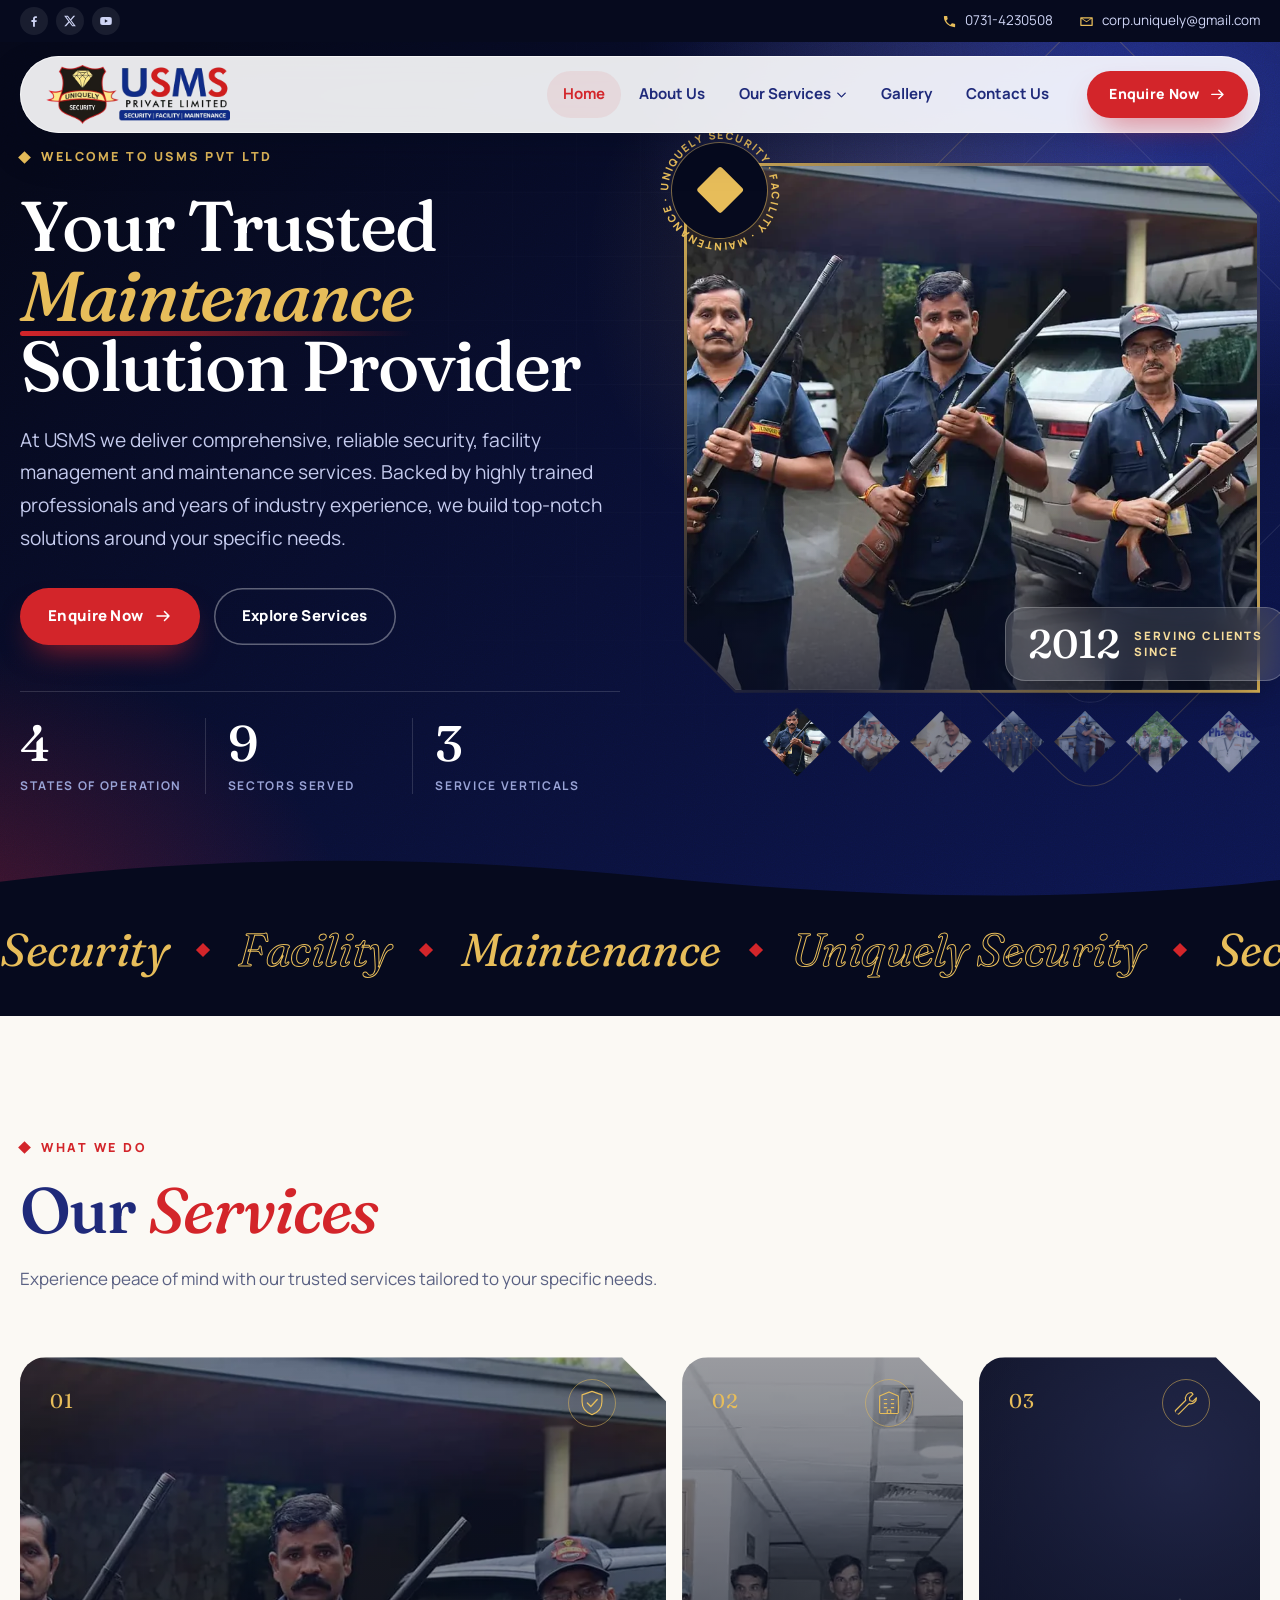
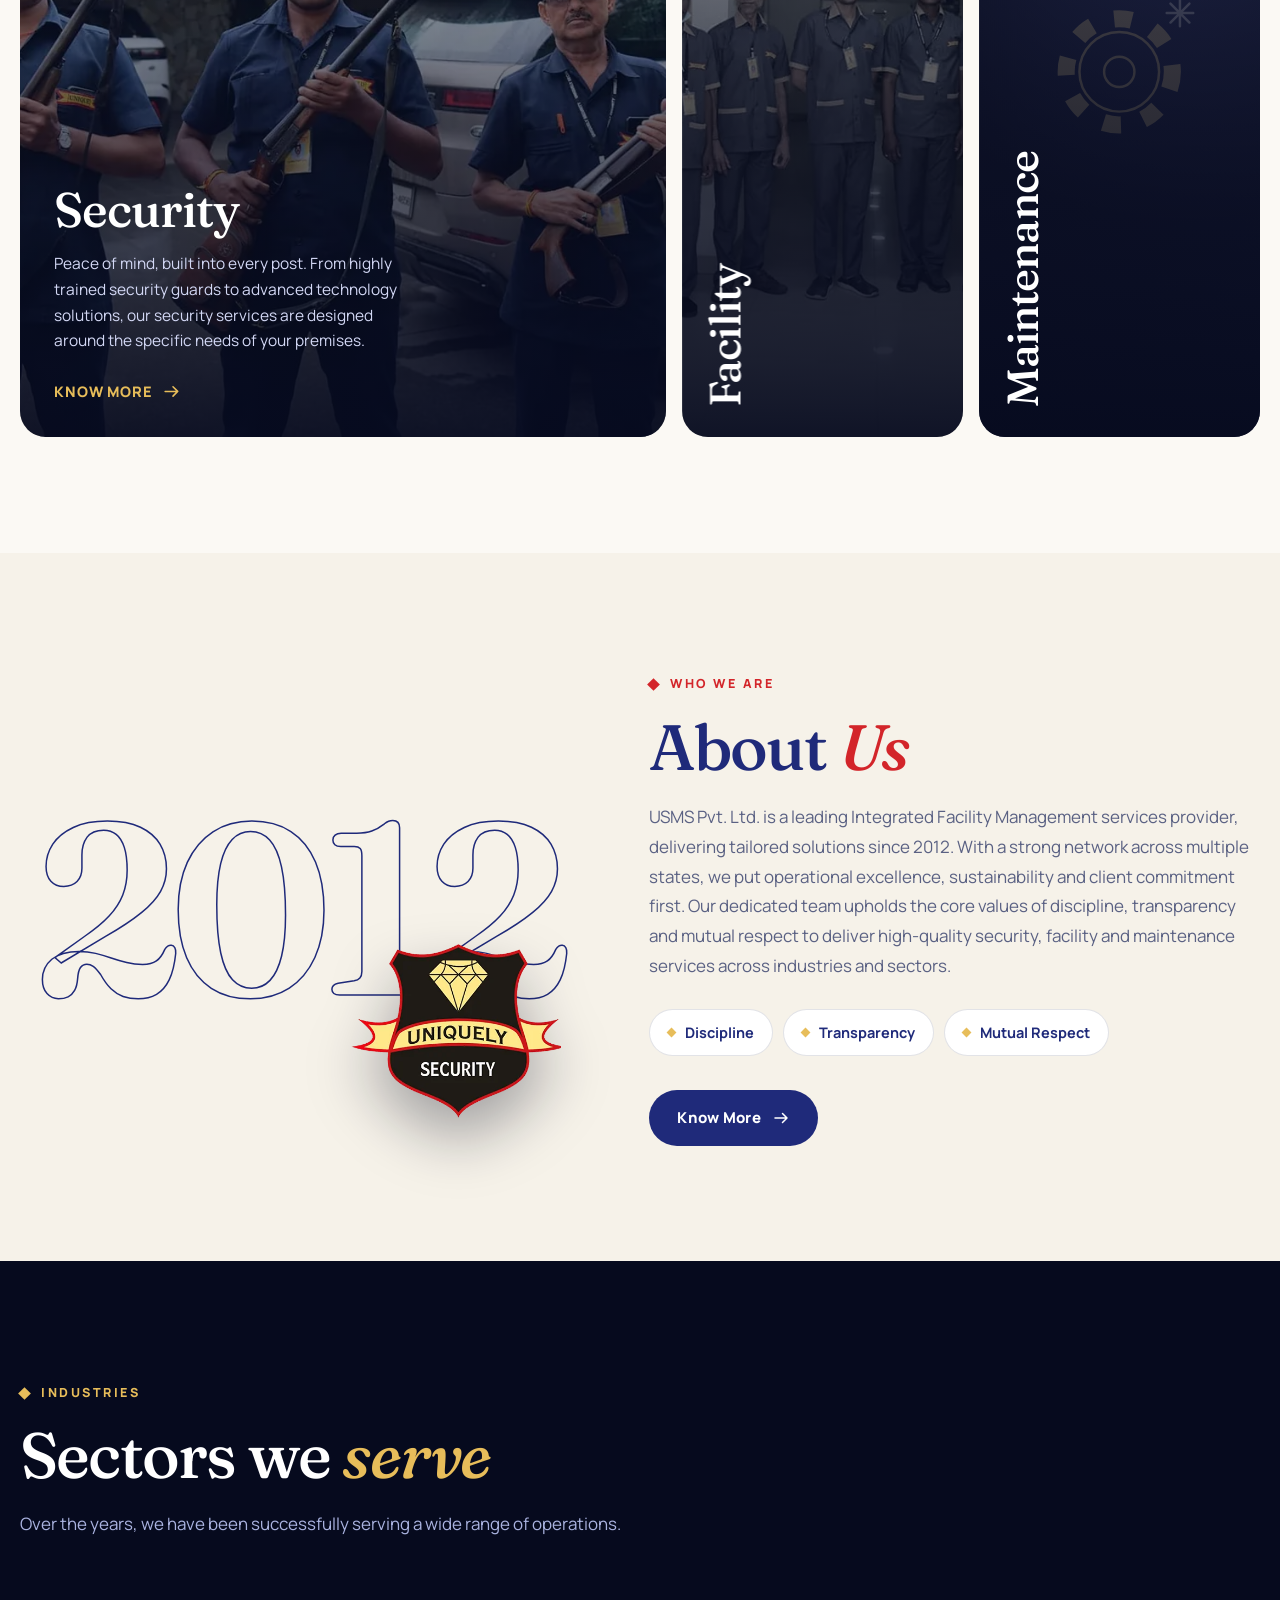
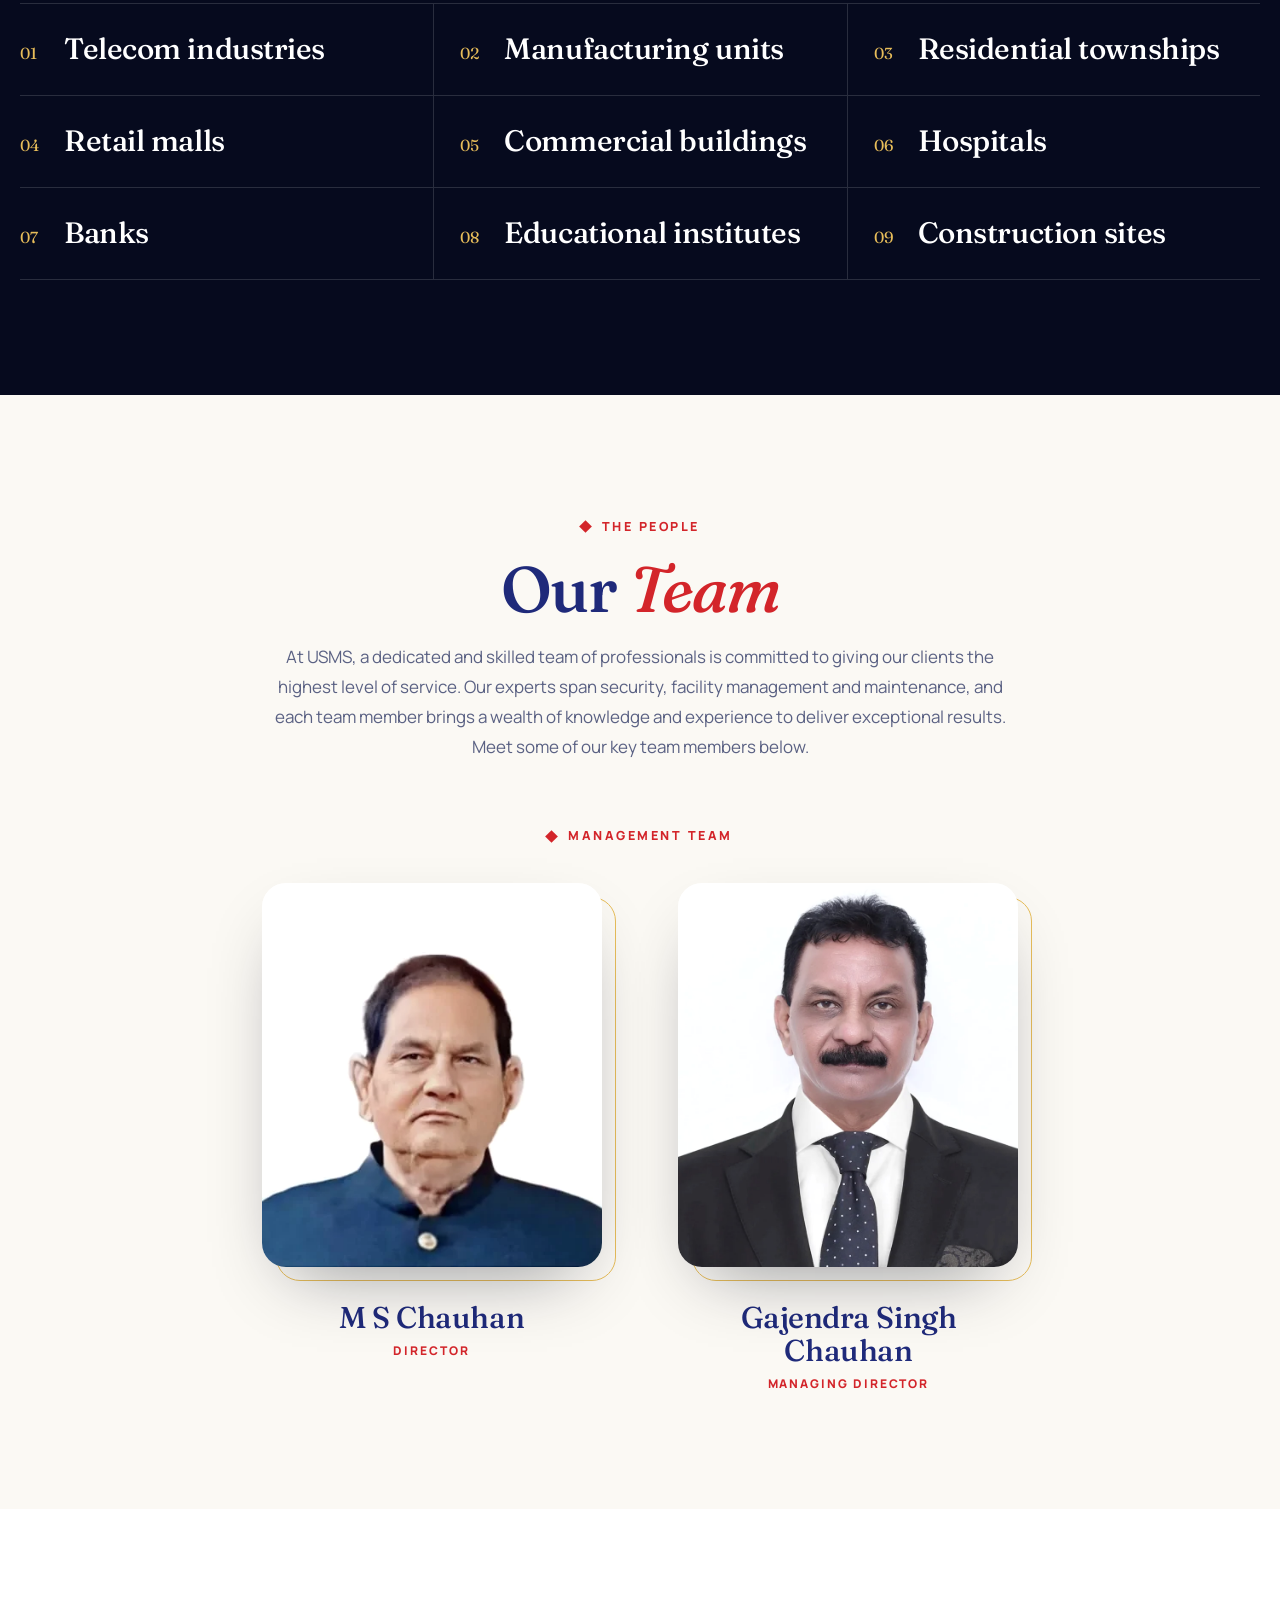
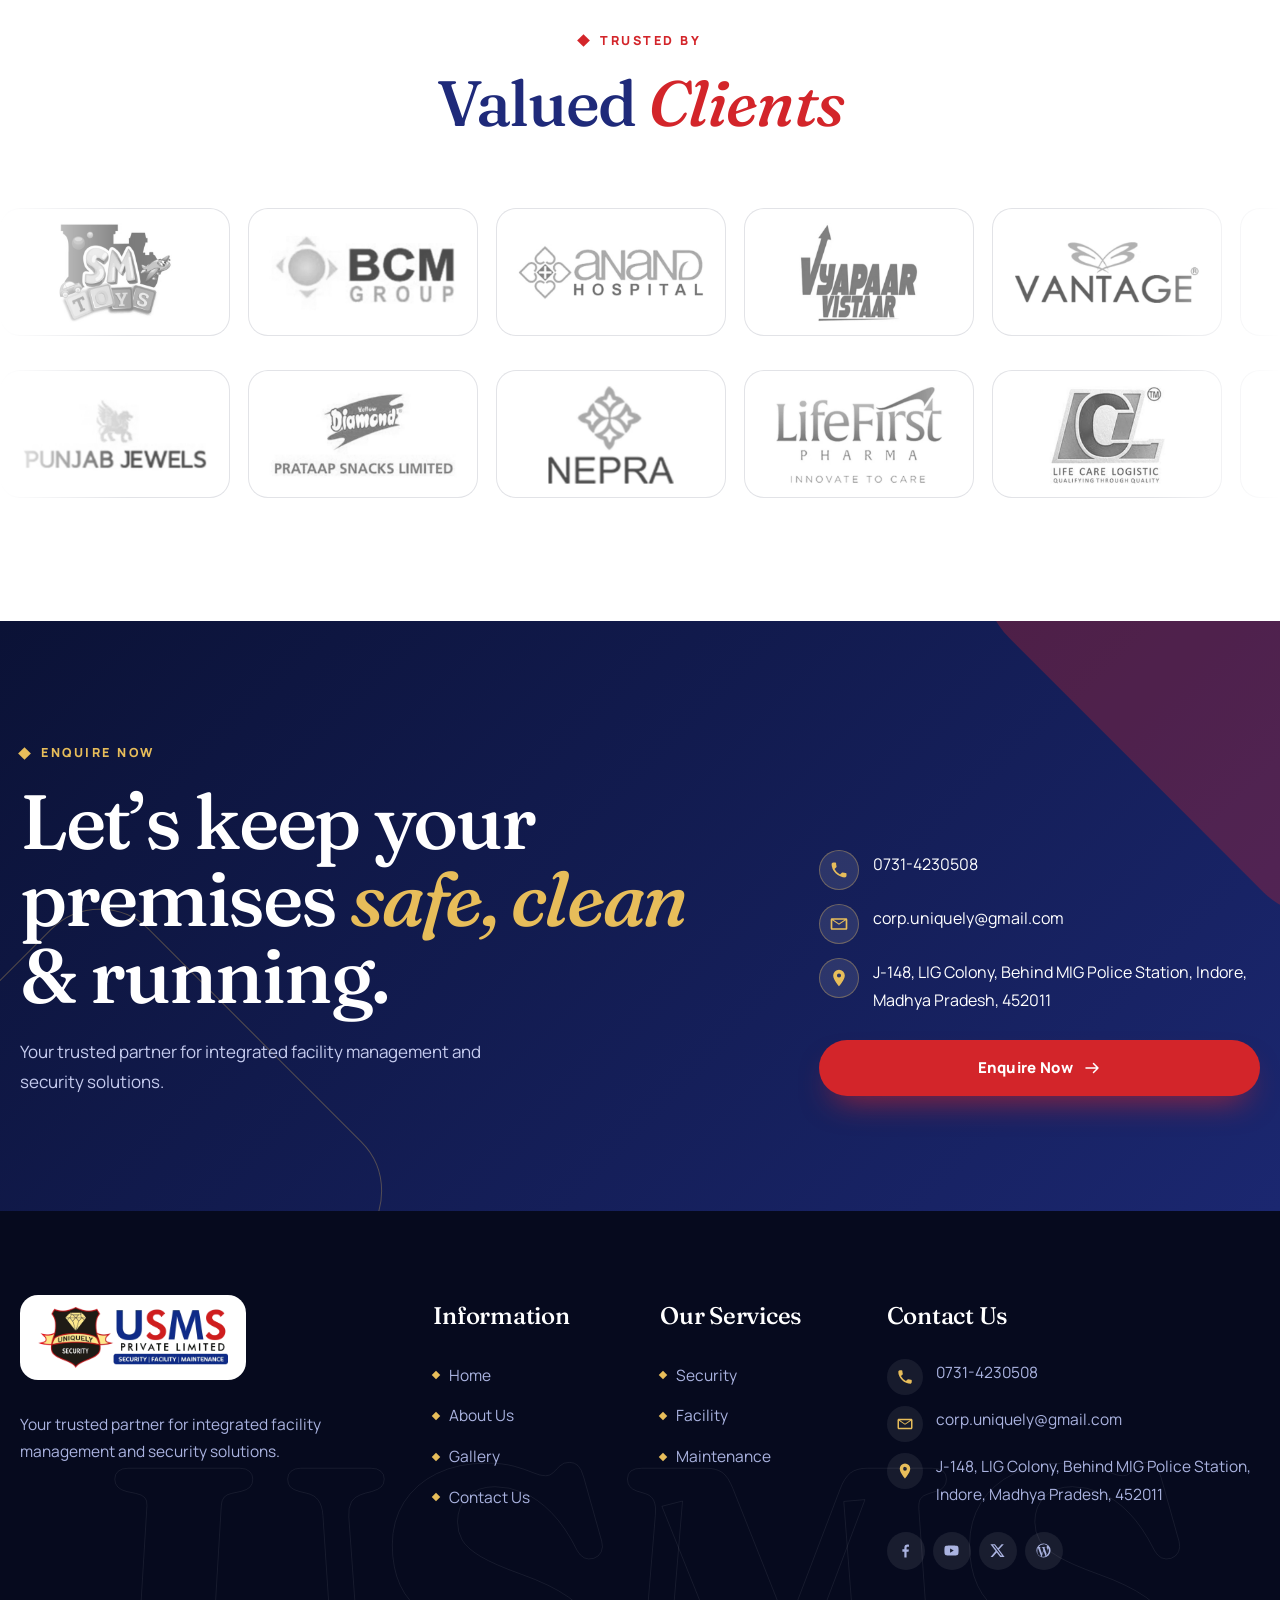
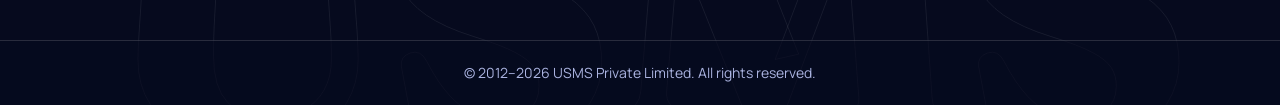
==== commit f7205270: "Gallery from original photos, custom illustrations for stock imagery, copy polish - Gallery page reb" ====
--- a/index.html
+++ b/index.html
@@ -32,6 +32,22 @@
 <symbol id="i-eye" viewBox="0 0 48 48"><path d="M3 24s8-14 21-14 21 14 21 14-8 14-21 14S3 24 3 24z" fill="none" stroke-width="2" stroke-linejoin="round"/><circle cx="24" cy="24" r="7" fill="none" stroke-width="2"/><circle cx="24" cy="24" r="2.2"/></symbol>
 <symbol id="i-gem" viewBox="0 0 48 48"><path d="M13 7h22l8 11-19 23L5 18z" fill="none" stroke-width="2" stroke-linejoin="round"/><path d="M5 18h38M17 7l-4 11 11 23 11-23-4-11" fill="none" stroke-width="2" stroke-linejoin="round"/></symbol>
 </svg>
+<svg width="0" height="0" style="position:absolute" aria-hidden="true">
+<symbol id="a-consult" viewBox="0 0 96 96"><rect x="20" y="16" width="44" height="60" rx="5"/><rect x="32" y="9" width="20" height="13" rx="3"/><path d="M29 38h26M29 49h26M29 60h14"/><path class="gd" d="M27 36l2 2 3-4z"/><circle class="ac" cx="64" cy="62" r="14"/><path class="ac" d="M74 72l13 13"/><path class="ac" d="M58 62l4 4 7-8"/></symbol>
+<symbol id="a-cash" viewBox="0 0 96 96"><rect x="22" y="44" width="46" height="34" rx="6"/><path d="M31 44V33a14 14 0 0 1 28 0v11"/><circle class="gd" cx="45" cy="59" r="4.5"/><path d="M45 63v8"/><path class="ac" d="M72 84h10M66 78a14 5 0 0 0 28 0M66 70a14 5 0 0 0 28 0"/><ellipse class="ac" cx="80" cy="62" rx="14" ry="5"/><path class="ac" d="M66 62v16M94 62v16"/></symbol>
+<symbol id="a-office" viewBox="0 0 96 96"><rect x="14" y="30" width="34" height="46" rx="3"/><path d="M21 42h20M21 52h20M21 62h12"/><path class="ac" d="M56 50h24v16a12 12 0 0 1-24 0z"/><path class="ac" d="M80 54h3a5 5 0 0 1 0 10h-3"/><path class="gd" d="M63 40c-4-4 3-6-1-11M72 40c-4-4 3-6-1-11" style="fill:none;stroke:var(--gold)"/><path d="M8 84h80"/></symbol>
+<symbol id="a-patient" viewBox="0 0 96 96"><path class="gd" d="M48 54C30 42 26 30 34 22c6-6 14-3 14 4 0-7 8-10 14-4 8 8 4 20-14 32z" style="fill:none;stroke:var(--gold)"/><path class="ac" d="M8 64h16v20H8zM24 68l14-4h22a6 6 0 0 1 0 12H40M60 70l16-8a5 5 0 0 1 6 8L62 84H24"/></symbol>
+<symbol id="a-home" viewBox="0 0 96 96"><path d="M10 48 48 14l38 34M20 42v38h56V42"/><path class="ac" d="M48 72c-11-7-15-14-10-19 4-4 10-2 10 3 0-5 6-7 10-3 5 5 1 12-10 19z"/><path d="M8 84h80"/></symbol>
+<symbol id="a-facade" viewBox="0 0 96 96"><rect x="18" y="12" width="36" height="70"/><path d="M26 22h8M40 22h8M26 34h8M40 34h8M26 46h8M40 46h8M26 58h8M40 58h8M34 82V70h8v12"/><path class="gd" d="M72 14l4 10 10 4-10 4-4 10-4-10-10-4 10-4z"/><path class="ac" d="M62 70l18-18M76 46l12 12"/><path d="M10 84h76"/></symbol>
+<symbol id="a-pest" viewBox="0 0 96 96"><ellipse cx="48" cy="54" rx="11" ry="16"/><circle cx="48" cy="34" r="6"/><path d="M44 29l-6-9M52 29l6-9M37 48l-12-6M37 57H23M38 66l-12 8M59 48l12-6M59 57h14M58 66l12 8M48 42v28"/><circle class="ac" cx="48" cy="48" r="40"/><path class="rd" d="M20 76 76 20" style="stroke:var(--red-2);stroke-width:4;fill:none"/></symbol>
+<symbol id="a-land" viewBox="0 0 96 96"><circle cx="48" cy="36" r="24"/><path d="M48 84V52M48 60l-12-10M48 68l12-12"/><path class="ac" d="M14 84h68M16 84c0-9 5-13 11-15 0 9-4 13-11 15zM80 84c0-9-5-13-11-15 0 9 4 13 11 15z"/><path class="gd" d="M36 30l6 4M56 24l-6 6" style="stroke:var(--gold)"/></symbol>
+<symbol id="a-mech" viewBox="0 0 96 96"><circle cx="48" cy="48" r="28" stroke-width="9" stroke-dasharray="9.4 12.1" stroke-linecap="butt" stroke-linejoin="miter"/><circle cx="48" cy="48" r="21"/><circle cx="48" cy="48" r="8"/><path class="ac" d="M80 10v14M73 17h14M75 12l10 10M85 12 75 22"/></symbol>
+<symbol id="a-elec" viewBox="0 0 96 96"><path d="M55 8 27 54h19l-5 34 28-48H50z"/><circle class="ac" cx="48" cy="48" r="42" stroke-dasharray="3 7"/><path class="gd" d="M20 20l4 4M76 72l4 4M76 20l-4 4M20 76l4-4" style="stroke:var(--gold)"/></symbol>
+<symbol id="a-plumb" viewBox="0 0 96 96"><path d="M12 24h34a14 14 0 0 1 14 14v38"/><path d="M12 38h20a4 4 0 0 1 4 4v34"/><rect x="54" y="76" width="18" height="8" rx="2"/><rect x="30" y="76" width="18" height="8" rx="2"/><path class="ac" d="M76 22c-6 8-9 12-9 16a9 9 0 0 0 18 0c0-4-3-8-9-16z"/></symbol>
+<symbol id="a-fire" viewBox="0 0 96 96"><path d="M48 8c4 14 20 22 20 40a20 20 0 0 1-40 0c0-10 6-15 10-24 2 6 4 8 8 8-1-8-3-14 2-24z"/><path class="ac" d="M48 86a9 9 0 0 1-9-9c0-7 6-9 9-18 5 7 9 11 9 18a9 9 0 0 1-9 9z"/></symbol>
+<symbol id="a-stp" viewBox="0 0 96 96"><rect x="12" y="36" width="72" height="48" rx="4"/><path d="M28 36V22h40v14"/><path class="ac" d="M20 58q7-7 14 0t14 0 14 0 14 0M20 72q7-7 14 0t14 0 14 0 14 0"/><path class="gd" d="M48 6c-5 7-8 10-8 14a8 8 0 0 0 16 0c0-4-3-7-8-14z" style="stroke:var(--gold)"/></symbol>
+<symbol id="a-support" viewBox="0 0 96 96"><path d="M20 54a28 28 0 0 1 56 0"/><rect x="13" y="52" width="11" height="20" rx="4"/><rect x="72" y="52" width="11" height="20" rx="4"/><path class="ac" d="M77 72c0 11-9 15-25 15"/><circle class="gd" cx="50" cy="87" r="3.5" style="stroke:var(--gold)"/></symbol>
+</svg>
 <div class="topbar"><div class="wrap topbar__in">
 <div class="social" aria-label="Social media"><a href="#" aria-label="Facebook"><svg><use href="#i-fb"/></svg></a><a href="#" aria-label="X (Twitter)"><svg><use href="#i-x"/></svg></a><a href="#" aria-label="YouTube"><svg><use href="#i-yt"/></svg></a></div>
 <div class="topbar__contact"><a href="tel:07314230508"><svg><use href="#i-phone"/></svg><span>0731-4230508</span></a><a href="mailto:corp.uniquely@gmail.com"><svg><use href="#i-mail"/></svg><span>corp.uniquely@gmail.com</span></a></div>
@@ -54,7 +70,7 @@
 <div class="hero__copy">
 <span class="eyebrow eyebrow--gold reveal">Welcome to USMS PVT LTD</span>
 <h1 class="reveal">Your Trusted <em>Maintenance</em> Solution Provider</h1>
-<p class="lead hero__lead reveal">At USMS, we are dedicated to providing comprehensive and reliable services in the areas of security, facility management, and maintenance. With our team of highly trained professionals and years of industry experience, we strive to deliver top-notch solutions tailored to your specific needs.</p>
+<p class="lead hero__lead reveal">At USMS we deliver comprehensive, reliable security, facility management and maintenance services. Backed by highly trained professionals and years of industry experience, we build top-notch solutions around your specific needs.</p>
 <div class="hero__actions reveal"><a class="btn btn--red" href="contact.html">Enquire Now <svg><use href="#i-arrow"/></svg></a><a class="btn btn--ghost" href="#services">Explore Services</a></div>
 <ul class="stats reveal"><li><b data-count="4">4</b><span>States of operation</span></li><li><b data-count="9">9</b><span>Sectors served</span></li><li><b data-count="3">3</b><span>Service verticals</span></li></ul>
 </div>
@@ -73,17 +89,17 @@
 <header class="sec-head reveal"><span class="eyebrow">What we do</span><h2>Our <em>Services</em></h2><p>Experience peace of mind with our trusted services tailored to your specific needs.</p></header>
 <div class="panels reveal">
 <article class="panel active" data-href="security.html" tabindex="0"><div class="panel__bg" style="background-image:url(assets/img/hero/1.webp)"></div><span class="panel__no">01</span><svg class="panel__icon"><use href="#i-shield"/></svg>
-<div class="panel__body"><h3>Security</h3><div class="panel__more"><p>Our security services are designed to provide you with peace of mind and ensure the safety of your premises. From highly trained security guards to advanced technology solutions, we offer a comprehensive range of security services tailored to your specific needs.</p><a class="link" href="security.html">Know More <svg><use href="#i-arrow"/></svg></a></div></div></article>
+<div class="panel__body"><h3>Security</h3><div class="panel__more"><p>Peace of mind, built into every post. From highly trained security guards to advanced technology solutions, our security services are designed around the specific needs of your premises.</p><a class="link" href="security.html">Know More <svg><use href="#i-arrow"/></svg></a></div></div></article>
 <article class="panel" data-href="facility.html" tabindex="0"><div class="panel__bg" style="background-image:url(assets/img/hero/4.webp)"></div><span class="panel__no">02</span><svg class="panel__icon"><use href="#i-building"/></svg>
-<div class="panel__body"><h3>Facility</h3><div class="panel__more"><p>Our facility management services are geared towards creating a comfortable and well-maintained environment for your premises. From professional housekeeping to pest control and landscaping, we strive to enhance the overall experience of your facility, making it a pleasant place for everyone.</p><a class="link" href="facility.html">Know More <svg><use href="#i-arrow"/></svg></a></div></div></article>
-<article class="panel" data-href="maintenance.html" tabindex="0"><div class="panel__bg" style="background-image:url(assets/img/svc/electrical.webp)"></div><span class="panel__no">03</span><svg class="panel__icon"><use href="#i-wrench"/></svg>
-<div class="panel__body"><h3>Maintenance</h3><div class="panel__more"><p>Our maintenance services are aimed at keeping your infrastructure in optimal condition. Whether it’s mechanical, electrical, plumbing, or fire and safety systems, our team of experts provides reliable maintenance solutions to ensure the smooth operation of your facility. We also specialize in the maintenance of sewage treatment plants (STP) and water treatment plants (WTP).</p><a class="link" href="maintenance.html">Know More <svg><use href="#i-arrow"/></svg></a></div></div></article>
+<div class="panel__body"><h3>Facility</h3><div class="panel__more"><p>A comfortable, well-maintained environment for your premises. From professional housekeeping to pest control and landscaping, we enhance the overall experience of your facility and make it a pleasant place for everyone.</p><a class="link" href="facility.html">Know More <svg><use href="#i-arrow"/></svg></a></div></div></article>
+<article class="panel" data-href="maintenance.html" tabindex="0"><div class="panel__bg panel__bg--art"><svg viewBox="0 0 96 96" aria-hidden="true"><use href="#a-mech"/></svg></div><span class="panel__no">03</span><svg class="panel__icon"><use href="#i-wrench"/></svg>
+<div class="panel__body"><h3>Maintenance</h3><div class="panel__more"><p>Keep your infrastructure in optimal condition. Whether it’s mechanical, electrical, plumbing, or fire and safety systems, our experts provide reliable maintenance for the smooth operation of your facility — including sewage treatment plants (STP) and water treatment plants (WTP).</p><a class="link" href="maintenance.html">Know More <svg><use href="#i-arrow"/></svg></a></div></div></article>
 </div></div></section>
 
 <section class="section section--ivory" id="about"><div class="wrap about">
 <div class="about__visual reveal" aria-hidden="true"><div class="about__year">2012</div><img class="about__emblem" src="assets/img/emblem.png" alt="" width="210" height="170"></div>
 <div class="about__copy reveal"><span class="eyebrow">Who We Are</span><h2 class="h2">About <em>Us</em></h2>
-<p>USMS Pvt. Ltd. is a leading Integrated Facility Management services provider, delivering tailored solutions since 2012. With a strong network across multiple states, we prioritize operational excellence, sustainability, and client commitment. Our dedicated team upholds core values of discipline, transparency, and mutual respect to ensure high-quality security, facility, and maintenance services for various industries and sectors.</p>
+<p>USMS Pvt. Ltd. is a leading Integrated Facility Management services provider, delivering tailored solutions since 2012. With a strong network across multiple states, we put operational excellence, sustainability and client commitment first. Our dedicated team upholds the core values of discipline, transparency and mutual respect to deliver high-quality security, facility and maintenance services across industries and sectors.</p>
 <ul class="chips"><li>Discipline</li><li>Transparency</li><li>Mutual Respect</li></ul>
 <a class="btn btn--primary" href="about.html">Know More <svg><use href="#i-arrow"/></svg></a></div>
 </div></section>
@@ -94,7 +110,7 @@
 </div></section>
 
 <section class="section" id="team"><div class="wrap">
-<header class="sec-head sec-head--center reveal"><span class="eyebrow">The people</span><h2>Our <em>Team</em></h2><p>At USMS, we have a dedicated and skilled team of professionals who are committed to providing the highest level of service to our clients. Our team consists of experts in various fields, including security, facility management, and maintenance. Each team member brings a wealth of knowledge and experience to ensure that we deliver exceptional results. Get to know some of our key team members below:</p></header>
+<header class="sec-head sec-head--center reveal"><span class="eyebrow">The people</span><h2>Our <em>Team</em></h2><p>At USMS, a dedicated and skilled team of professionals is committed to giving our clients the highest level of service. Our experts span security, facility management and maintenance, and each team member brings a wealth of knowledge and experience to deliver exceptional results. Meet some of our key team members below.</p></header>
 <p class="team__label eyebrow reveal" style="display:flex;justify-content:center">Management Team</p>
 <div class="people">
 <figure class="person reveal"><div class="person__photo"><img src="assets/img/team/ms-chauhan.webp" alt="M S Chauhan" width="399" height="450" loading="lazy"></div><figcaption><strong>M S Chauhan</strong><span>Director</span></figcaption></figure>
--- a/assets/css/style.css
+++ b/assets/css/style.css
@@ -319,6 +319,7 @@
 .phero h1 em{font-style:italic;color:var(--gold)}
 .phero .lead{color:#c5cbee;max-width:58ch}
 .phero__frame{aspect-ratio:4/3.4}
+.phero__frame .frame__in{position:relative}
 .phero__frame img{width:100%;height:100%;object-fit:cover}
 .phero__icon{width:min(300px,70%);margin-inline:auto;aspect-ratio:1;color:var(--gold);fill:none;stroke:currentColor;stroke-width:1.2;padding:16%;border:1px solid rgba(231,189,90,.35);border-radius:50%;box-shadow:0 0 0 22px rgba(231,189,90,.05),0 0 0 60px rgba(231,189,90,.03)}
 
@@ -337,11 +338,10 @@
 .block p{color:var(--muted)}
 .block__media .frame{--c:38px}
 .block__media .frame__in{aspect-ratio:4/3;background:var(--ivory)}
+.block__media .frame__in .art{position:absolute;inset:0}
 .block__media img{width:100%;height:100%;object-fit:cover;transition:scale .9s var(--ease)}
 .block:hover .block__media img{scale:1.05}
 .block__media--tall .frame__in{aspect-ratio:3/3.6}
-.block__media--art .frame__in{background:linear-gradient(135deg,#fff,var(--ivory));display:grid;place-items:center;padding:30px}
-.block__media--art img{object-fit:contain;mix-blend-mode:multiply;width:92%;height:auto}
 .banner{margin:0 0 clamp(20px,3vw,40px)}
 .banner .frame{--c:48px}
 .banner .frame__in{aspect-ratio:21/8.4}
@@ -349,6 +349,23 @@
 .glance{display:flex;flex-wrap:wrap;gap:10px;margin:0 0 clamp(30px,4vw,54px)}
 .glance a{padding:10px 18px;border-radius:999px;border:1px solid var(--line);background:#fff;color:var(--indigo);font-weight:700;font-size:14px;transition:background .25s,color .25s,transform .25s,border-color .25s}
 .glance a:hover{background:var(--indigo);color:#fff;transform:translateY(-2px);border-color:var(--indigo)}
+
+/* illustration tiles (replace stock imagery) */
+.art{position:relative;width:100%;height:100%;min-height:100%;display:grid;place-items:center;overflow:hidden;isolation:isolate;
+  background:radial-gradient(circle at 25% 15%,rgba(68,88,240,.55),transparent 55%),radial-gradient(circle at 90% 100%,rgba(211,37,42,.35),transparent 50%),linear-gradient(140deg,#0a1140,#1a2468)}
+.art::before{content:"";position:absolute;inset:0;z-index:-1;opacity:.6;background-image:repeating-linear-gradient(45deg,rgba(231,189,90,.11) 0 1px,transparent 1px 30px),repeating-linear-gradient(-45deg,rgba(231,189,90,.11) 0 1px,transparent 1px 30px);-webkit-mask-image:radial-gradient(circle at 50% 50%,#000,transparent 75%);mask-image:radial-gradient(circle at 50% 50%,#000,transparent 75%)}
+.art::after{content:"";position:absolute;z-index:-1;width:62%;aspect-ratio:1;border:1px solid rgba(231,189,90,.3);rotate:45deg;border-radius:14%;box-shadow:0 0 0 18px rgba(231,189,90,.05)}
+.art svg{width:44%;max-width:230px;height:auto;aspect-ratio:1;fill:none;stroke:var(--gold);stroke-width:2.2;stroke-linecap:round;stroke-linejoin:round;filter:drop-shadow(0 12px 18px rgba(0,0,0,.35));transition:scale .8s var(--ease)}
+.ac{stroke:var(--ac,#fff)}
+.gd{fill:var(--gd,var(--gold));stroke:var(--gd,var(--gold))}
+.block:hover .art svg{scale:1.07}
+.art--hero{aspect-ratio:4/3.4}
+.art--hero svg{width:50%}
+.panel__bg--art{--ac:rgba(255,255,255,.4);--gd:rgba(231,189,90,.7);display:grid;place-items:center;background:radial-gradient(circle at 70% 20%,rgba(68,88,240,.6),transparent 55%),linear-gradient(150deg,#0b1340,#1c2876)}
+.panel__bg--art svg{width:60%;height:auto;aspect-ratio:1;fill:none;stroke:rgba(231,189,90,.55);stroke-width:1.3;stroke-linecap:round;translate:0 -14%}
+.strip3{display:grid;grid-template-columns:repeat(3,1fr);gap:10px;margin-top:10px}
+.strip3 img{width:100%;aspect-ratio:3/2;object-fit:cover;border-radius:14px;transition:scale .5s var(--ease)}
+.strip3 img:hover{scale:1.04}
 
 /* about page */
 .story{display:grid;grid-template-columns:1fr 1fr;gap:clamp(30px,5vw,80px);align-items:start}
@@ -392,14 +409,15 @@
 .filters button{padding:11px 22px;border-radius:999px;border:1px solid var(--line);background:#fff;color:var(--indigo);font-weight:800;font-size:14px;cursor:pointer;transition:.3s var(--ease)}
 .filters button:hover{transform:translateY(-2px)}
 .filters button.on{background:var(--indigo);color:#fff;border-color:var(--indigo)}
-.gallery{columns:3 320px;column-gap:18px}
-.gallery figure{break-inside:avoid;margin:0 0 18px;position:relative;border-radius:22px;overflow:hidden;cursor:zoom-in;background:var(--ivory)}
+.gallery{display:grid;grid-template-columns:repeat(4,1fr);gap:16px}
+.gallery figure{margin:0;position:relative;border-radius:18px;overflow:hidden;cursor:zoom-in;background:var(--ivory);aspect-ratio:3/2;isolation:isolate}
 .gallery figure.hide{display:none}
-.gallery img{width:100%;height:auto;transition:scale .8s var(--ease),filter .5s}
-.gallery figure::after{content:"";position:absolute;inset:0;background:linear-gradient(transparent 55%,rgba(6,10,30,.75));opacity:0;transition:opacity .4s}
-.gallery figcaption{position:absolute;left:20px;right:20px;bottom:16px;z-index:2;color:#fff;font-family:var(--serif);font-size:20px;line-height:1.2;opacity:0;translate:0 10px;transition:.4s var(--ease)}
-.gallery figure:hover img{scale:1.06}
-.gallery figure:hover::after,.gallery figure:hover figcaption{opacity:1;translate:0 0}
+.gallery img{width:100%;height:100%;object-fit:cover;transition:scale .8s var(--ease)}
+.gallery figure::after{content:"+";position:absolute;right:14px;bottom:14px;width:40px;height:40px;border-radius:50%;background:var(--gold);color:var(--ink);font-size:24px;font-weight:700;line-height:40px;text-align:center;opacity:0;scale:.6;transition:.4s var(--ease)}
+.gallery figure:hover img{scale:1.07}
+.gallery figure:hover::after{opacity:1;scale:1}
+@media (max-width:1080px){.gallery{grid-template-columns:repeat(3,1fr)}}
+@media (max-width:760px){.gallery{grid-template-columns:repeat(2,1fr);gap:10px}}
 .lb{position:fixed;inset:0;z-index:300;background:rgba(6,10,30,.94);display:none;place-items:center;padding:30px}
 .lb.open{display:grid}
 .lb img{max-height:86vh;max-width:min(1200px,92vw);border-radius:16px;box-shadow:0 40px 100px rgba(0,0,0,.6)}
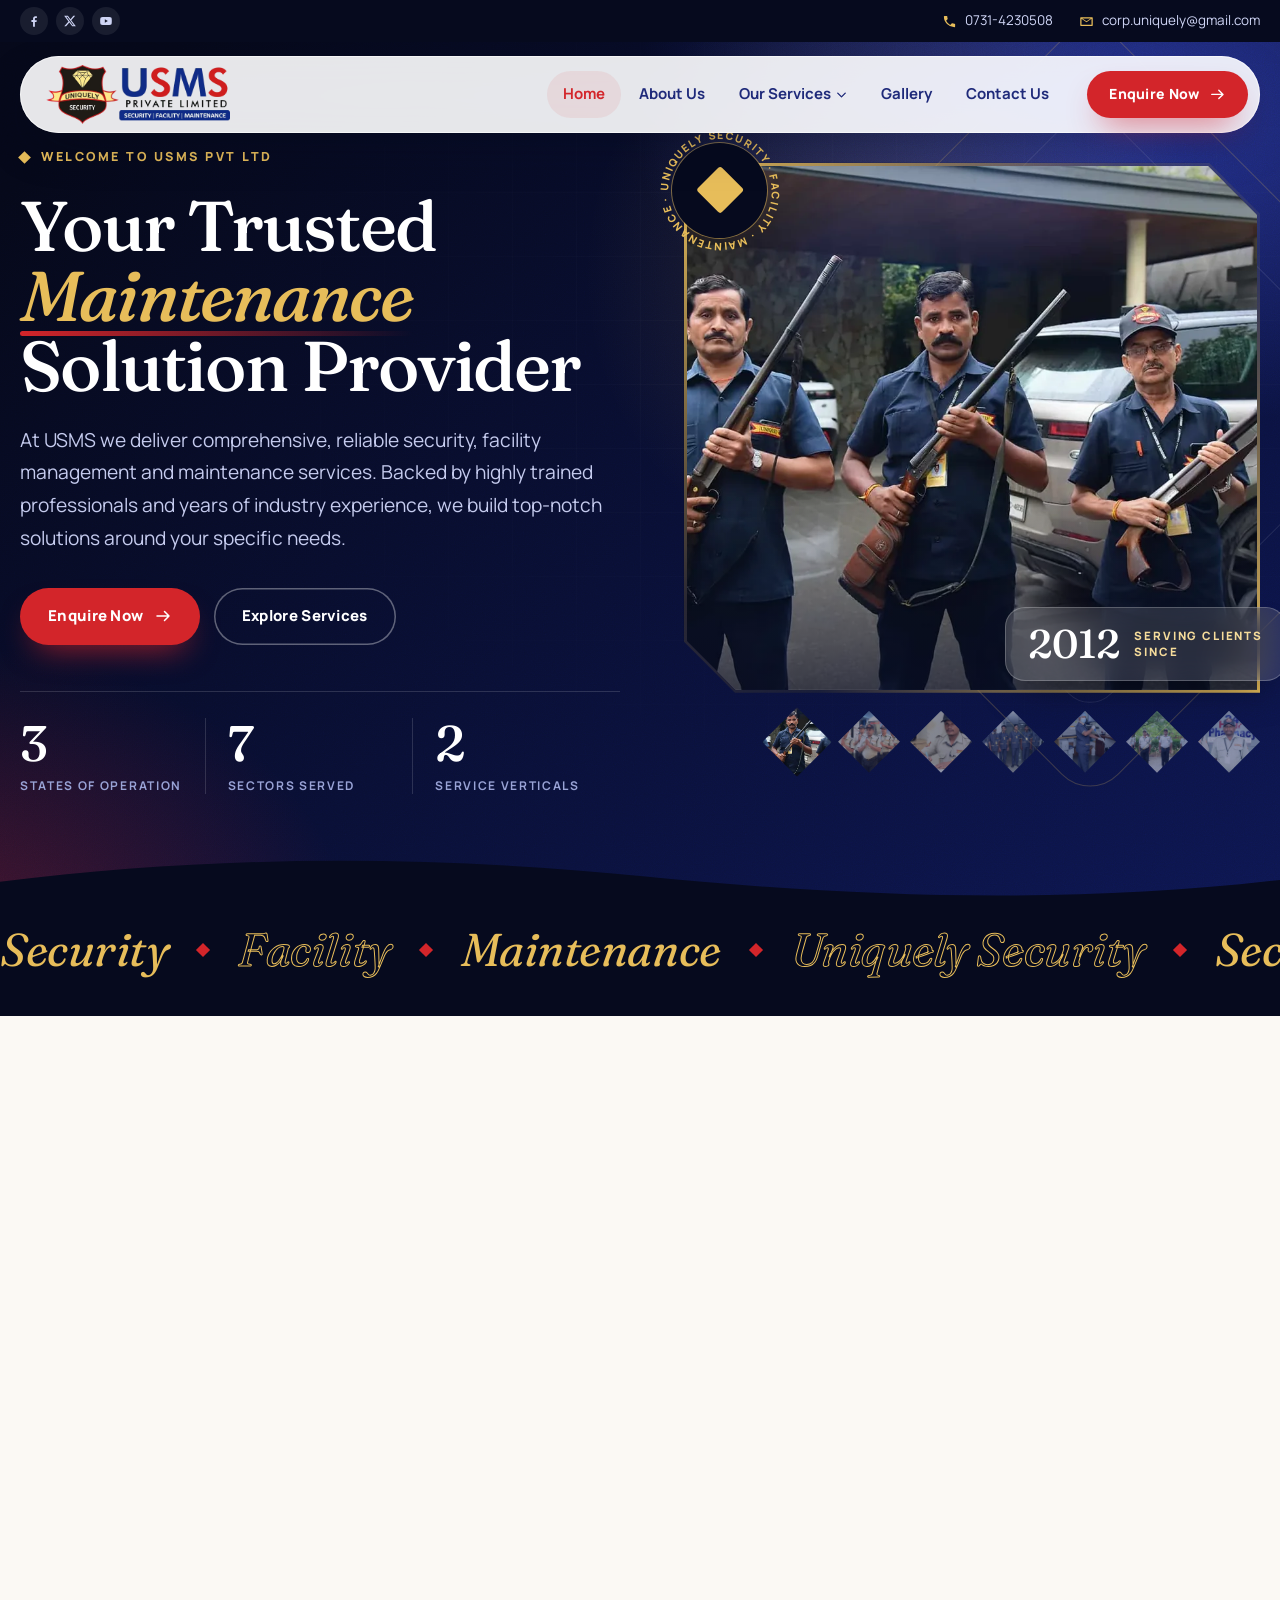
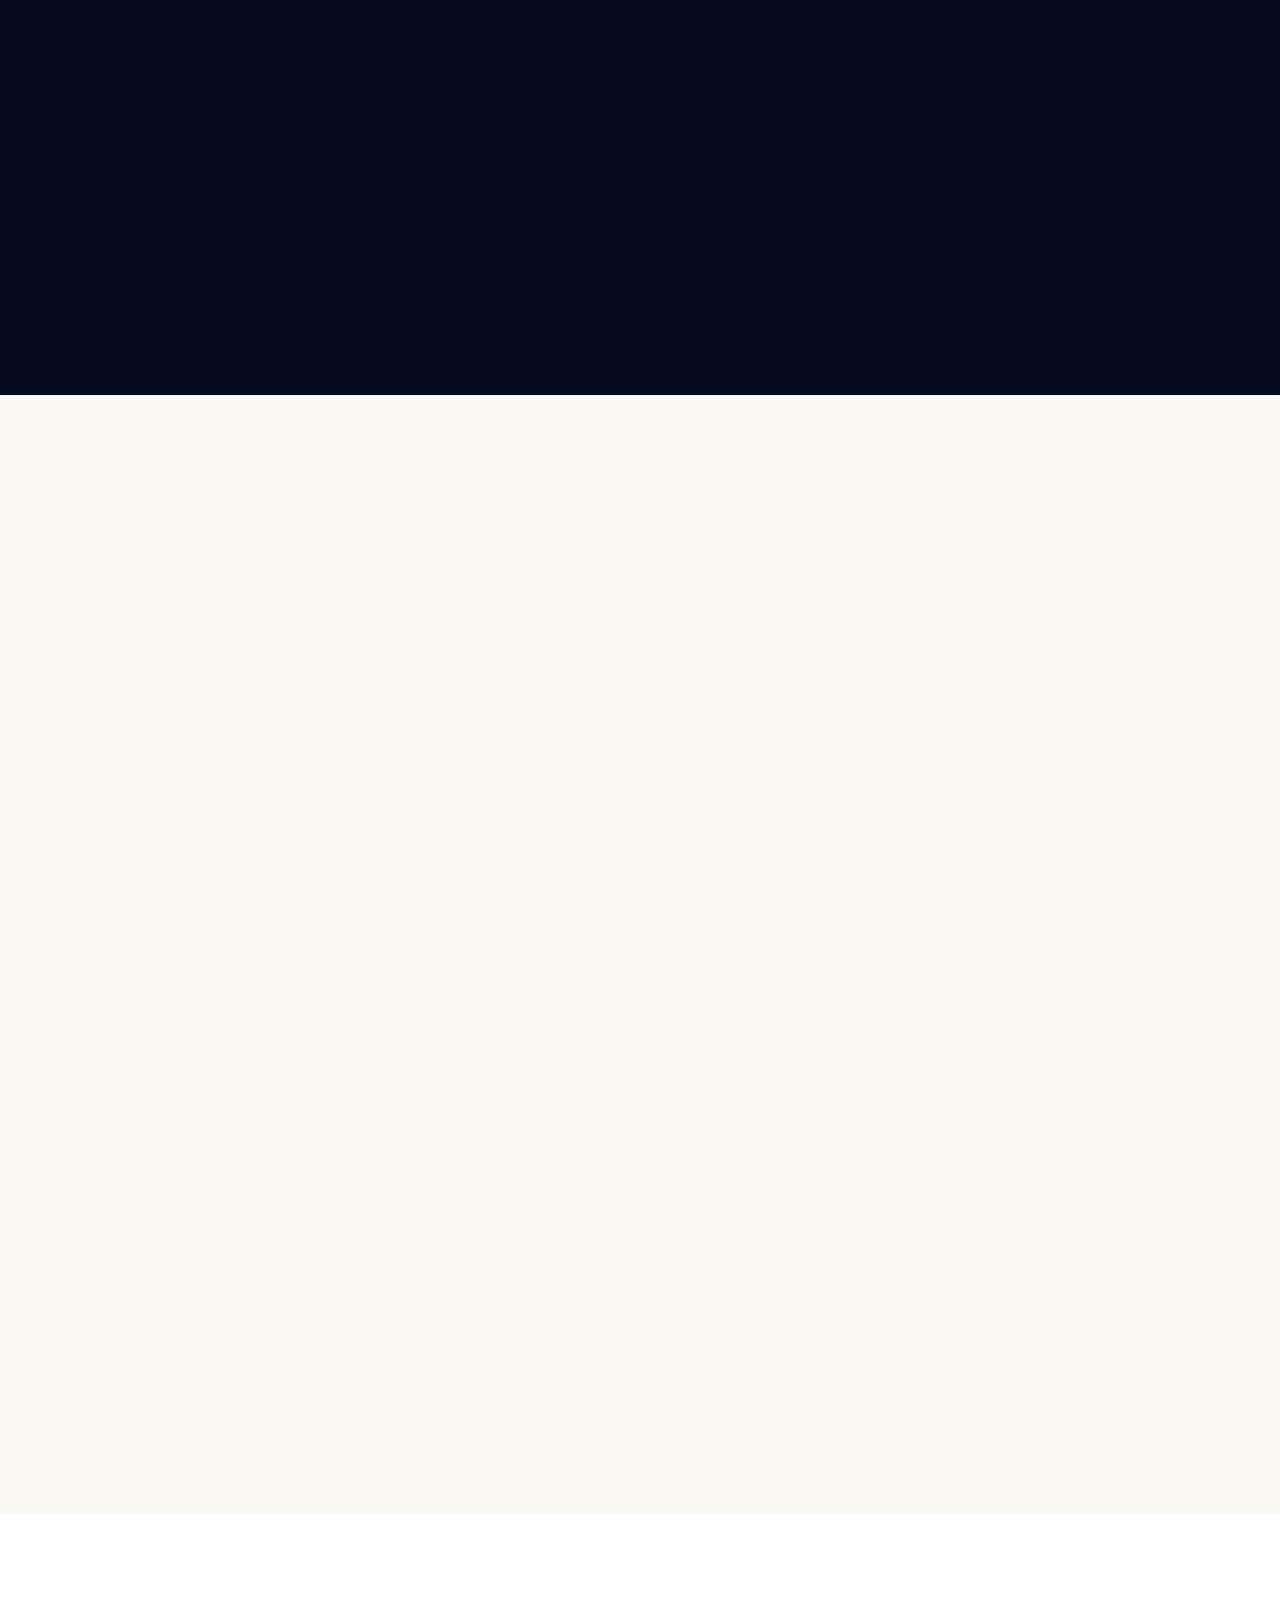
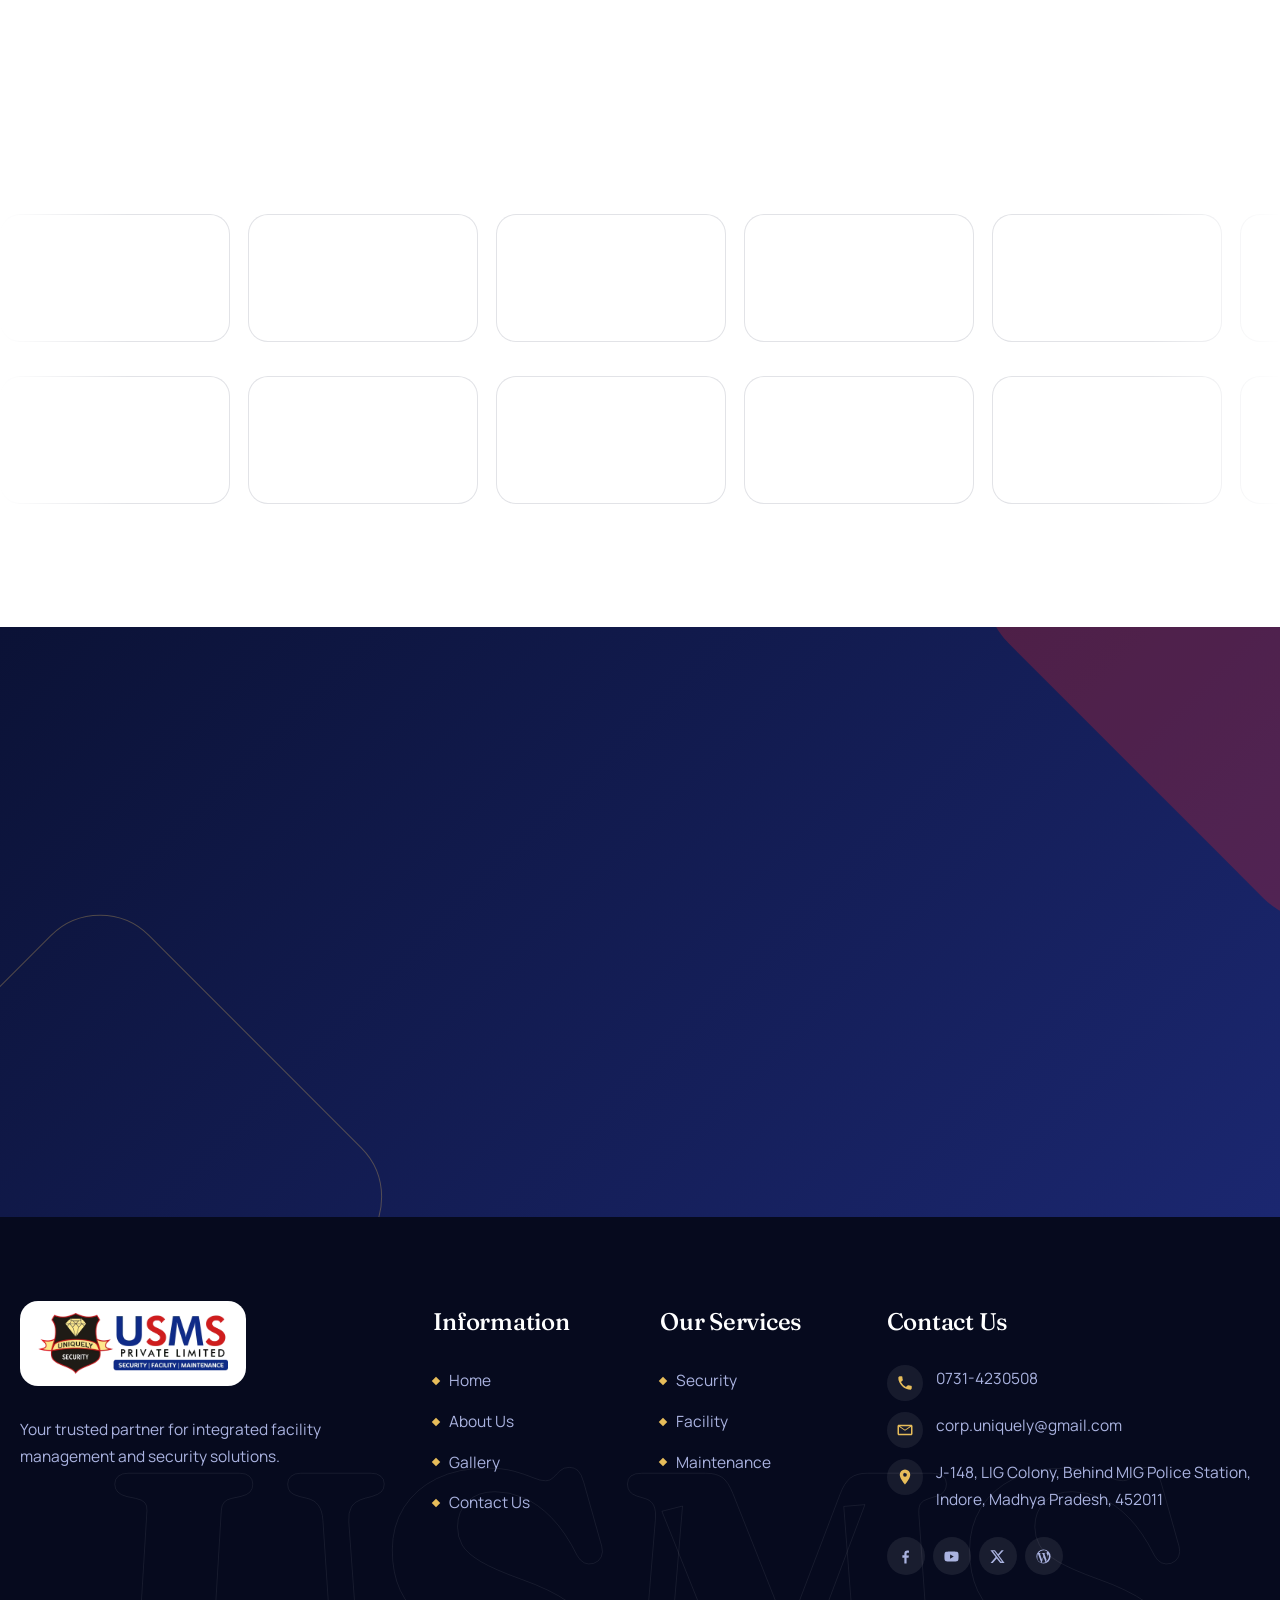
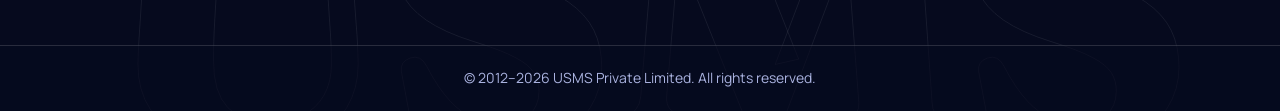
==== commit d07f8a03: "Security hardening: strict CSP, input validation, server headers - Content-Security-Policy on every " ====
--- a/index.html
+++ b/index.html
@@ -2,6 +2,8 @@
 <html lang="en">
 <head>
 <meta charset="utf-8">
+<meta http-equiv="Content-Security-Policy" content="default-src 'self'; script-src 'self'; style-src 'self'; img-src 'self' data:; font-src 'self'; connect-src 'none'; object-src 'none'; base-uri 'none'; form-action 'none'; frame-src 'none'; manifest-src 'self'">
+<meta name="referrer" content="strict-origin-when-cross-origin">
 <meta name="viewport" content="width=device-width, initial-scale=1">
 <title>USMS Pvt Ltd – Security, Facility & Maintenance Services in Indore</title>
 <meta name="description" content="USMS Pvt. Ltd. is a leading Integrated Facility Management services provider – security, facility management and maintenance – serving clients across multiple states since 2012.">
@@ -10,12 +12,12 @@
 <link rel="preload" href="assets/fonts/fraunces-latin-wght-normal.woff2" as="font" type="font/woff2" crossorigin>
 <link rel="preload" href="assets/fonts/manrope-latin-wght-normal.woff2" as="font" type="font/woff2" crossorigin>
 <link rel="stylesheet" href="assets/css/style.css">
-<script>document.documentElement.classList.add('js');</script>
+<script src="assets/js/init.js"></script>
 </head>
 <body data-page="home">
 <a class="skip" href="#main">Skip to content</a>
 <div class="progress" aria-hidden="true"></div>
-<svg width="0" height="0" style="position:absolute" aria-hidden="true">
+<svg class="sprite" width="0" height="0" aria-hidden="true">
 <symbol id="i-phone" viewBox="0 0 24 24"><path d="M6.6 10.8a15.1 15.1 0 0 0 6.6 6.6l2.2-2.2a1 1 0 0 1 1-.25 11.4 11.4 0 0 0 3.6.57 1 1 0 0 1 1 1V20a1 1 0 0 1-1 1A17 17 0 0 1 3 4a1 1 0 0 1 1-1h3.5a1 1 0 0 1 1 1c0 1.25.2 2.45.57 3.57a1 1 0 0 1-.25 1z"/></symbol>
 <symbol id="i-mail" viewBox="0 0 24 24"><path d="M3 5h18a1 1 0 0 1 1 1v12a1 1 0 0 1-1 1H3a1 1 0 0 1-1-1V6a1 1 0 0 1 1-1zm1 2.6V17h16V7.6l-8 5.4-8-5.4zM5.3 7l6.7 4.5L18.7 7H5.3z"/></symbol>
 <symbol id="i-pin" viewBox="0 0 24 24"><path d="M12 2a7 7 0 0 0-7 7c0 5.2 7 13 7 13s7-7.8 7-13a7 7 0 0 0-7-7zm0 9.5A2.5 2.5 0 1 1 12 6.5a2.5 2.5 0 0 1 0 5z"/></symbol>
@@ -32,21 +34,21 @@
 <symbol id="i-eye" viewBox="0 0 48 48"><path d="M3 24s8-14 21-14 21 14 21 14-8 14-21 14S3 24 3 24z" fill="none" stroke-width="2" stroke-linejoin="round"/><circle cx="24" cy="24" r="7" fill="none" stroke-width="2"/><circle cx="24" cy="24" r="2.2"/></symbol>
 <symbol id="i-gem" viewBox="0 0 48 48"><path d="M13 7h22l8 11-19 23L5 18z" fill="none" stroke-width="2" stroke-linejoin="round"/><path d="M5 18h38M17 7l-4 11 11 23 11-23-4-11" fill="none" stroke-width="2" stroke-linejoin="round"/></symbol>
 </svg>
-<svg width="0" height="0" style="position:absolute" aria-hidden="true">
+<svg class="sprite" width="0" height="0" aria-hidden="true">
 <symbol id="a-consult" viewBox="0 0 96 96"><rect x="20" y="16" width="44" height="60" rx="5"/><rect x="32" y="9" width="20" height="13" rx="3"/><path d="M29 38h26M29 49h26M29 60h14"/><path class="gd" d="M27 36l2 2 3-4z"/><circle class="ac" cx="64" cy="62" r="14"/><path class="ac" d="M74 72l13 13"/><path class="ac" d="M58 62l4 4 7-8"/></symbol>
 <symbol id="a-cash" viewBox="0 0 96 96"><rect x="22" y="44" width="46" height="34" rx="6"/><path d="M31 44V33a14 14 0 0 1 28 0v11"/><circle class="gd" cx="45" cy="59" r="4.5"/><path d="M45 63v8"/><path class="ac" d="M72 84h10M66 78a14 5 0 0 0 28 0M66 70a14 5 0 0 0 28 0"/><ellipse class="ac" cx="80" cy="62" rx="14" ry="5"/><path class="ac" d="M66 62v16M94 62v16"/></symbol>
-<symbol id="a-office" viewBox="0 0 96 96"><rect x="14" y="30" width="34" height="46" rx="3"/><path d="M21 42h20M21 52h20M21 62h12"/><path class="ac" d="M56 50h24v16a12 12 0 0 1-24 0z"/><path class="ac" d="M80 54h3a5 5 0 0 1 0 10h-3"/><path class="gd" d="M63 40c-4-4 3-6-1-11M72 40c-4-4 3-6-1-11" style="fill:none;stroke:var(--gold)"/><path d="M8 84h80"/></symbol>
-<symbol id="a-patient" viewBox="0 0 96 96"><path class="gd" d="M48 54C30 42 26 30 34 22c6-6 14-3 14 4 0-7 8-10 14-4 8 8 4 20-14 32z" style="fill:none;stroke:var(--gold)"/><path class="ac" d="M8 64h16v20H8zM24 68l14-4h22a6 6 0 0 1 0 12H40M60 70l16-8a5 5 0 0 1 6 8L62 84H24"/></symbol>
+<symbol id="a-office" viewBox="0 0 96 96"><rect x="14" y="30" width="34" height="46" rx="3"/><path d="M21 42h20M21 52h20M21 62h12"/><path class="ac" d="M56 50h24v16a12 12 0 0 1-24 0z"/><path class="ac" d="M80 54h3a5 5 0 0 1 0 10h-3"/><path class="go" d="M63 40c-4-4 3-6-1-11M72 40c-4-4 3-6-1-11"/><path d="M8 84h80"/></symbol>
+<symbol id="a-patient" viewBox="0 0 96 96"><path class="go" d="M48 54C30 42 26 30 34 22c6-6 14-3 14 4 0-7 8-10 14-4 8 8 4 20-14 32z"/><path class="ac" d="M8 64h16v20H8zM24 68l14-4h22a6 6 0 0 1 0 12H40M60 70l16-8a5 5 0 0 1 6 8L62 84H24"/></symbol>
 <symbol id="a-home" viewBox="0 0 96 96"><path d="M10 48 48 14l38 34M20 42v38h56V42"/><path class="ac" d="M48 72c-11-7-15-14-10-19 4-4 10-2 10 3 0-5 6-7 10-3 5 5 1 12-10 19z"/><path d="M8 84h80"/></symbol>
 <symbol id="a-facade" viewBox="0 0 96 96"><rect x="18" y="12" width="36" height="70"/><path d="M26 22h8M40 22h8M26 34h8M40 34h8M26 46h8M40 46h8M26 58h8M40 58h8M34 82V70h8v12"/><path class="gd" d="M72 14l4 10 10 4-10 4-4 10-4-10-10-4 10-4z"/><path class="ac" d="M62 70l18-18M76 46l12 12"/><path d="M10 84h76"/></symbol>
-<symbol id="a-pest" viewBox="0 0 96 96"><ellipse cx="48" cy="54" rx="11" ry="16"/><circle cx="48" cy="34" r="6"/><path d="M44 29l-6-9M52 29l6-9M37 48l-12-6M37 57H23M38 66l-12 8M59 48l12-6M59 57h14M58 66l12 8M48 42v28"/><circle class="ac" cx="48" cy="48" r="40"/><path class="rd" d="M20 76 76 20" style="stroke:var(--red-2);stroke-width:4;fill:none"/></symbol>
-<symbol id="a-land" viewBox="0 0 96 96"><circle cx="48" cy="36" r="24"/><path d="M48 84V52M48 60l-12-10M48 68l12-12"/><path class="ac" d="M14 84h68M16 84c0-9 5-13 11-15 0 9-4 13-11 15zM80 84c0-9-5-13-11-15 0 9 4 13 11 15z"/><path class="gd" d="M36 30l6 4M56 24l-6 6" style="stroke:var(--gold)"/></symbol>
+<symbol id="a-pest" viewBox="0 0 96 96"><ellipse cx="48" cy="54" rx="11" ry="16"/><circle cx="48" cy="34" r="6"/><path d="M44 29l-6-9M52 29l6-9M37 48l-12-6M37 57H23M38 66l-12 8M59 48l12-6M59 57h14M58 66l12 8M48 42v28"/><circle class="ac" cx="48" cy="48" r="40"/><path class="rd" d="M20 76 76 20"/></symbol>
+<symbol id="a-land" viewBox="0 0 96 96"><circle cx="48" cy="36" r="24"/><path d="M48 84V52M48 60l-12-10M48 68l12-12"/><path class="ac" d="M14 84h68M16 84c0-9 5-13 11-15 0 9-4 13-11 15zM80 84c0-9-5-13-11-15 0 9 4 13 11 15z"/><path class="gd" d="M36 30l6 4M56 24l-6 6"/></symbol>
 <symbol id="a-mech" viewBox="0 0 96 96"><circle cx="48" cy="48" r="28" stroke-width="9" stroke-dasharray="9.4 12.1" stroke-linecap="butt" stroke-linejoin="miter"/><circle cx="48" cy="48" r="21"/><circle cx="48" cy="48" r="8"/><path class="ac" d="M80 10v14M73 17h14M75 12l10 10M85 12 75 22"/></symbol>
-<symbol id="a-elec" viewBox="0 0 96 96"><path d="M55 8 27 54h19l-5 34 28-48H50z"/><circle class="ac" cx="48" cy="48" r="42" stroke-dasharray="3 7"/><path class="gd" d="M20 20l4 4M76 72l4 4M76 20l-4 4M20 76l4-4" style="stroke:var(--gold)"/></symbol>
+<symbol id="a-elec" viewBox="0 0 96 96"><path d="M55 8 27 54h19l-5 34 28-48H50z"/><circle class="ac" cx="48" cy="48" r="42" stroke-dasharray="3 7"/><path class="gd" d="M20 20l4 4M76 72l4 4M76 20l-4 4M20 76l4-4"/></symbol>
 <symbol id="a-plumb" viewBox="0 0 96 96"><path d="M12 24h34a14 14 0 0 1 14 14v38"/><path d="M12 38h20a4 4 0 0 1 4 4v34"/><rect x="54" y="76" width="18" height="8" rx="2"/><rect x="30" y="76" width="18" height="8" rx="2"/><path class="ac" d="M76 22c-6 8-9 12-9 16a9 9 0 0 0 18 0c0-4-3-8-9-16z"/></symbol>
 <symbol id="a-fire" viewBox="0 0 96 96"><path d="M48 8c4 14 20 22 20 40a20 20 0 0 1-40 0c0-10 6-15 10-24 2 6 4 8 8 8-1-8-3-14 2-24z"/><path class="ac" d="M48 86a9 9 0 0 1-9-9c0-7 6-9 9-18 5 7 9 11 9 18a9 9 0 0 1-9 9z"/></symbol>
-<symbol id="a-stp" viewBox="0 0 96 96"><rect x="12" y="36" width="72" height="48" rx="4"/><path d="M28 36V22h40v14"/><path class="ac" d="M20 58q7-7 14 0t14 0 14 0 14 0M20 72q7-7 14 0t14 0 14 0 14 0"/><path class="gd" d="M48 6c-5 7-8 10-8 14a8 8 0 0 0 16 0c0-4-3-7-8-14z" style="stroke:var(--gold)"/></symbol>
-<symbol id="a-support" viewBox="0 0 96 96"><path d="M20 54a28 28 0 0 1 56 0"/><rect x="13" y="52" width="11" height="20" rx="4"/><rect x="72" y="52" width="11" height="20" rx="4"/><path class="ac" d="M77 72c0 11-9 15-25 15"/><circle class="gd" cx="50" cy="87" r="3.5" style="stroke:var(--gold)"/></symbol>
+<symbol id="a-stp" viewBox="0 0 96 96"><rect x="12" y="36" width="72" height="48" rx="4"/><path d="M28 36V22h40v14"/><path class="ac" d="M20 58q7-7 14 0t14 0 14 0 14 0M20 72q7-7 14 0t14 0 14 0 14 0"/><path class="gd" d="M48 6c-5 7-8 10-8 14a8 8 0 0 0 16 0c0-4-3-7-8-14z"/></symbol>
+<symbol id="a-support" viewBox="0 0 96 96"><path d="M20 54a28 28 0 0 1 56 0"/><rect x="13" y="52" width="11" height="20" rx="4"/><rect x="72" y="52" width="11" height="20" rx="4"/><path class="ac" d="M77 72c0 11-9 15-25 15"/><circle class="gd" cx="50" cy="87" r="3.5"/></symbol>
 </svg>
 <div class="topbar"><div class="wrap topbar__in">
 <div class="social" aria-label="Social media"><a href="#" aria-label="Facebook"><svg><use href="#i-fb"/></svg></a><a href="#" aria-label="X (Twitter)"><svg><use href="#i-x"/></svg></a><a href="#" aria-label="YouTube"><svg><use href="#i-yt"/></svg></a></div>
@@ -88,9 +90,9 @@
 <section class="section" id="services"><div class="wrap">
 <header class="sec-head reveal"><span class="eyebrow">What we do</span><h2>Our <em>Services</em></h2><p>Experience peace of mind with our trusted services tailored to your specific needs.</p></header>
 <div class="panels reveal">
-<article class="panel active" data-href="security.html" tabindex="0"><div class="panel__bg" style="background-image:url(assets/img/hero/1.webp)"></div><span class="panel__no">01</span><svg class="panel__icon"><use href="#i-shield"/></svg>
+<article class="panel active" data-href="security.html" tabindex="0"><div class="panel__bg panel__bg--security"></div><span class="panel__no">01</span><svg class="panel__icon"><use href="#i-shield"/></svg>
 <div class="panel__body"><h3>Security</h3><div class="panel__more"><p>Peace of mind, built into every post. From highly trained security guards to advanced technology solutions, our security services are designed around the specific needs of your premises.</p><a class="link" href="security.html">Know More <svg><use href="#i-arrow"/></svg></a></div></div></article>
-<article class="panel" data-href="facility.html" tabindex="0"><div class="panel__bg" style="background-image:url(assets/img/hero/4.webp)"></div><span class="panel__no">02</span><svg class="panel__icon"><use href="#i-building"/></svg>
+<article class="panel" data-href="facility.html" tabindex="0"><div class="panel__bg panel__bg--facility"></div><span class="panel__no">02</span><svg class="panel__icon"><use href="#i-building"/></svg>
 <div class="panel__body"><h3>Facility</h3><div class="panel__more"><p>A comfortable, well-maintained environment for your premises. From professional housekeeping to pest control and landscaping, we enhance the overall experience of your facility and make it a pleasant place for everyone.</p><a class="link" href="facility.html">Know More <svg><use href="#i-arrow"/></svg></a></div></div></article>
 <article class="panel" data-href="maintenance.html" tabindex="0"><div class="panel__bg panel__bg--art"><svg viewBox="0 0 96 96" aria-hidden="true"><use href="#a-mech"/></svg></div><span class="panel__no">03</span><svg class="panel__icon"><use href="#i-wrench"/></svg>
 <div class="panel__body"><h3>Maintenance</h3><div class="panel__more"><p>Keep your infrastructure in optimal condition. Whether it’s mechanical, electrical, plumbing, or fire and safety systems, our experts provide reliable maintenance for the smooth operation of your facility — including sewage treatment plants (STP) and water treatment plants (WTP).</p><a class="link" href="maintenance.html">Know More <svg><use href="#i-arrow"/></svg></a></div></div></article>
@@ -111,7 +113,7 @@
 
 <section class="section" id="team"><div class="wrap">
 <header class="sec-head sec-head--center reveal"><span class="eyebrow">The people</span><h2>Our <em>Team</em></h2><p>At USMS, a dedicated and skilled team of professionals is committed to giving our clients the highest level of service. Our experts span security, facility management and maintenance, and each team member brings a wealth of knowledge and experience to deliver exceptional results. Meet some of our key team members below.</p></header>
-<p class="team__label eyebrow reveal" style="display:flex;justify-content:center">Management Team</p>
+<p class="team__label eyebrow reveal">Management Team</p>
 <div class="people">
 <figure class="person reveal"><div class="person__photo"><img src="assets/img/team/ms-chauhan.webp" alt="M S Chauhan" width="399" height="450" loading="lazy"></div><figcaption><strong>M S Chauhan</strong><span>Director</span></figcaption></figure>
 <figure class="person reveal"><div class="person__photo"><img src="assets/img/team/gajendra-singh-chauhan.webp" alt="Gajendra Singh Chauhan" width="798" height="900" loading="lazy"></div><figcaption><strong>Gajendra Singh Chauhan</strong><span>Managing Director</span></figcaption></figure>
--- a/assets/css/style.css
+++ b/assets/css/style.css
@@ -46,6 +46,15 @@
 .skip:focus{left:8px}
 :focus-visible{outline:3px solid var(--gold);outline-offset:3px;border-radius:6px}
 .progress{position:fixed;inset:0 0 auto 0;height:3px;z-index:120;background:linear-gradient(90deg,var(--red),var(--gold));transform:scaleX(0);transform-origin:left;pointer-events:none}
+
+/* classes that replace former inline styles (keeps the CSP strict) */
+.sprite{position:absolute;width:0;height:0;overflow:hidden}
+.go{fill:none;stroke:var(--gd,var(--gold))}
+.rd{fill:none;stroke:var(--red-2);stroke-width:4}
+.panel__bg--security{background-image:url(../img/hero/1.webp)}
+.panel__bg--facility{background-image:url(../img/hero/4.webp)}
+.ccard address{color:var(--muted);font-weight:600}
+.team__label{display:flex;justify-content:center}
 
 /* ---------- type helpers ---------- */
 .eyebrow{display:inline-flex;align-items:center;gap:12px;font-weight:800;font-size:12.5px;letter-spacing:.2em;text-transform:uppercase;color:var(--red)}
@@ -342,6 +351,7 @@
 .block__media img{width:100%;height:100%;object-fit:cover;transition:scale .9s var(--ease)}
 .block:hover .block__media img{scale:1.05}
 .block__media--tall .frame__in{aspect-ratio:3/3.6}
+.block__media--tall img{object-position:50% 20%}
 .banner{margin:0 0 clamp(20px,3vw,40px)}
 .banner .frame{--c:48px}
 .banner .frame__in{aspect-ratio:21/8.4}
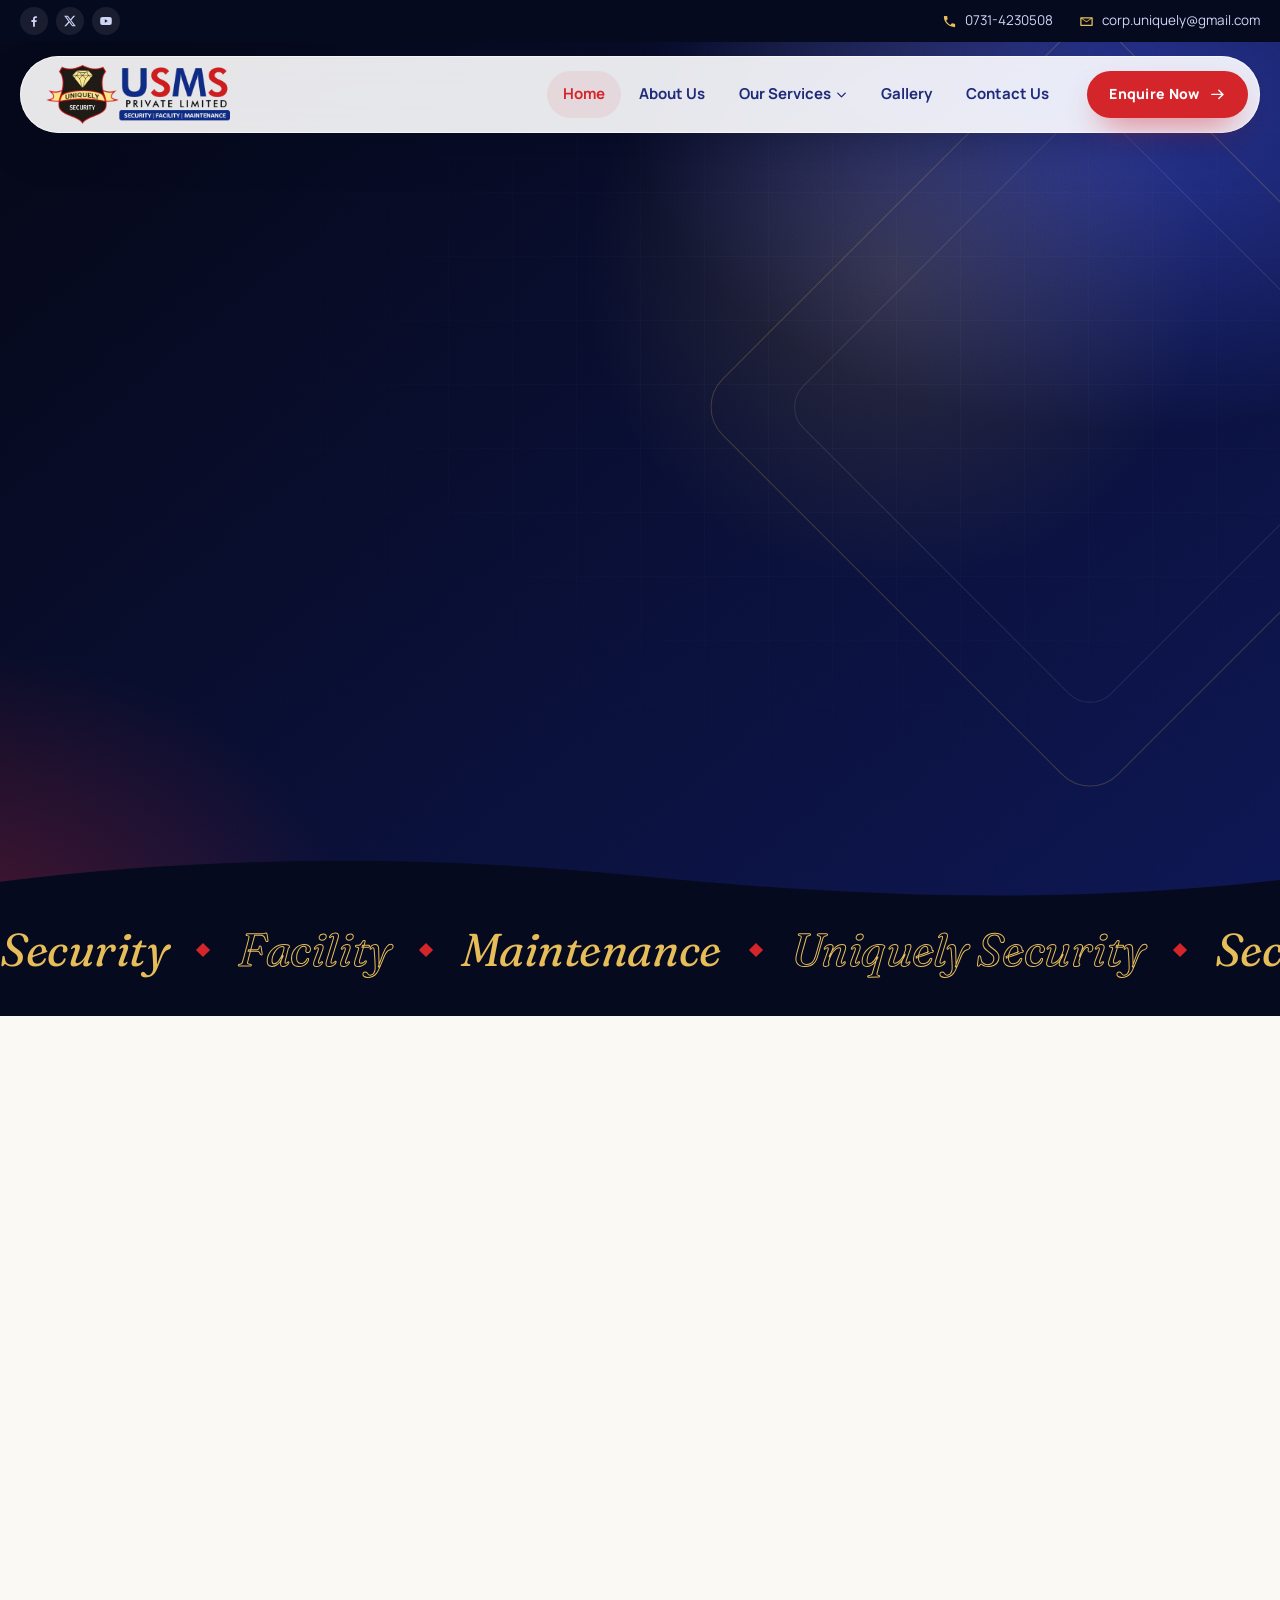
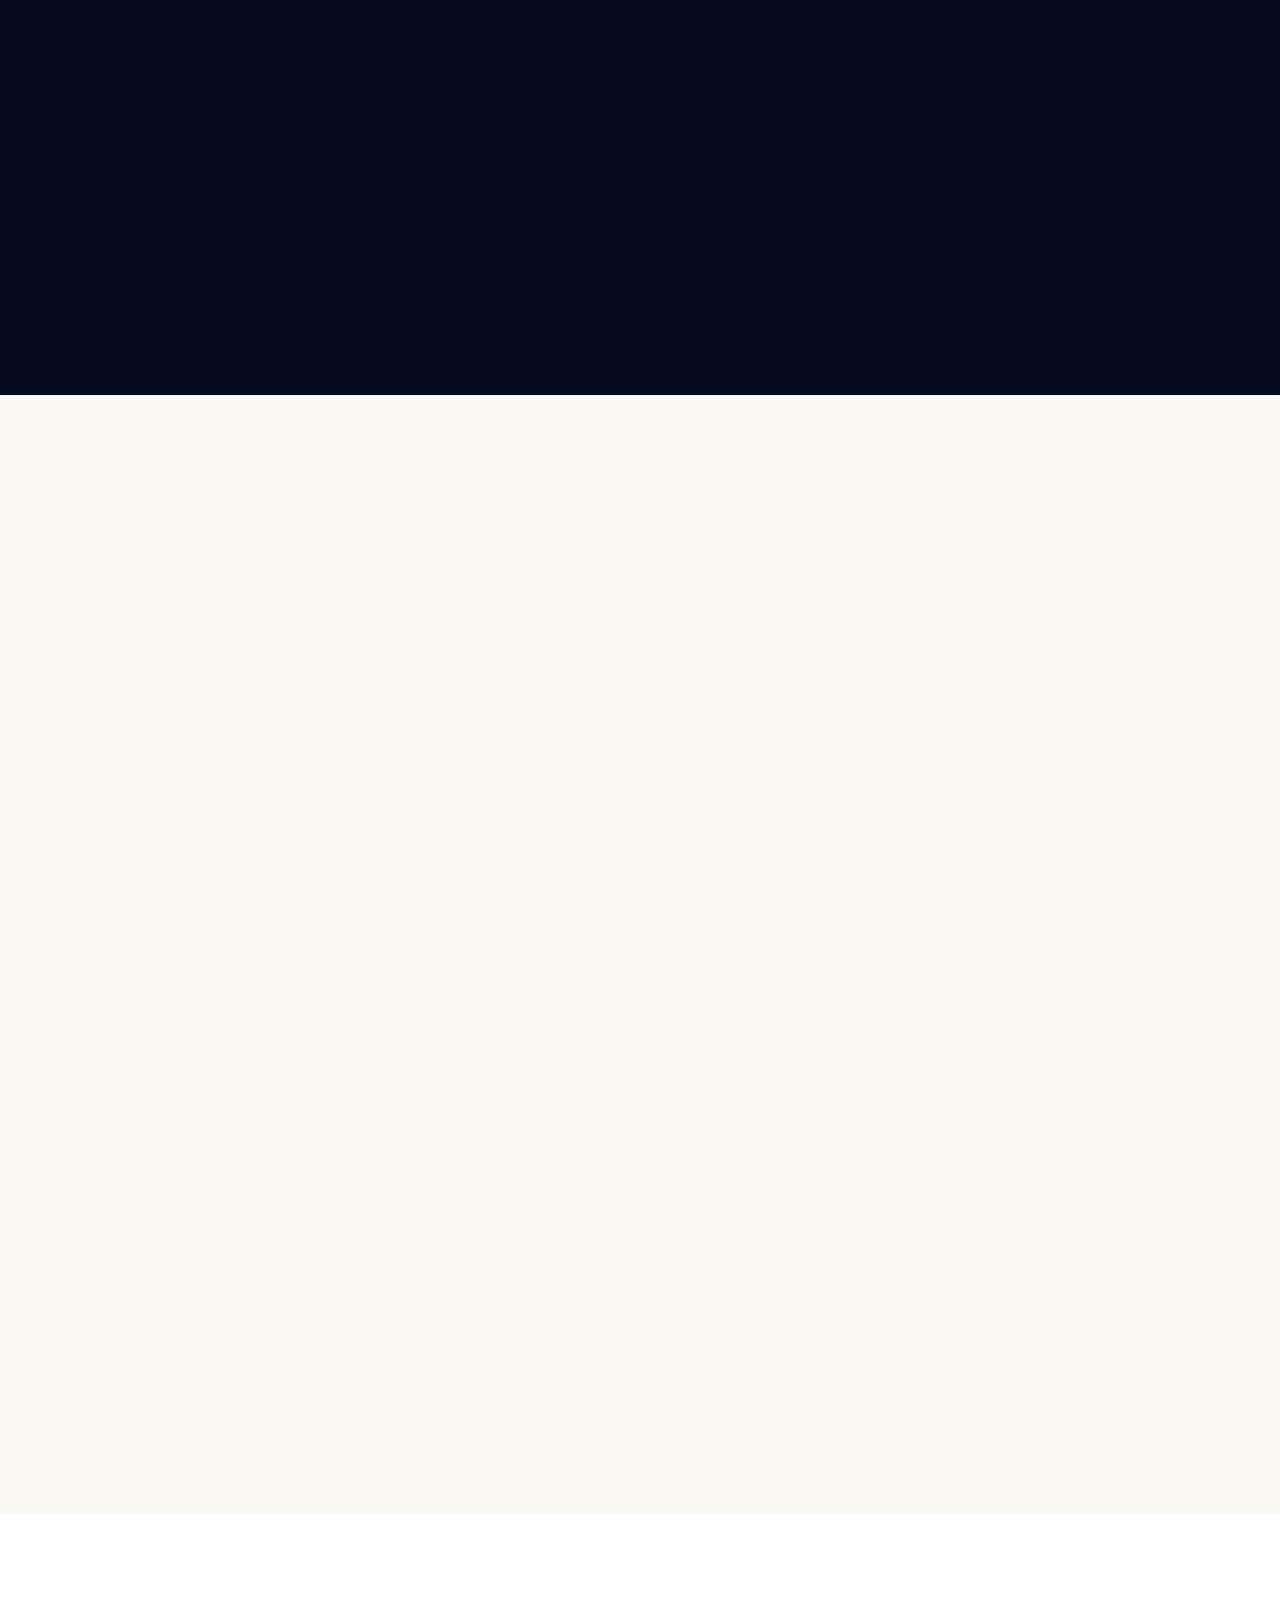
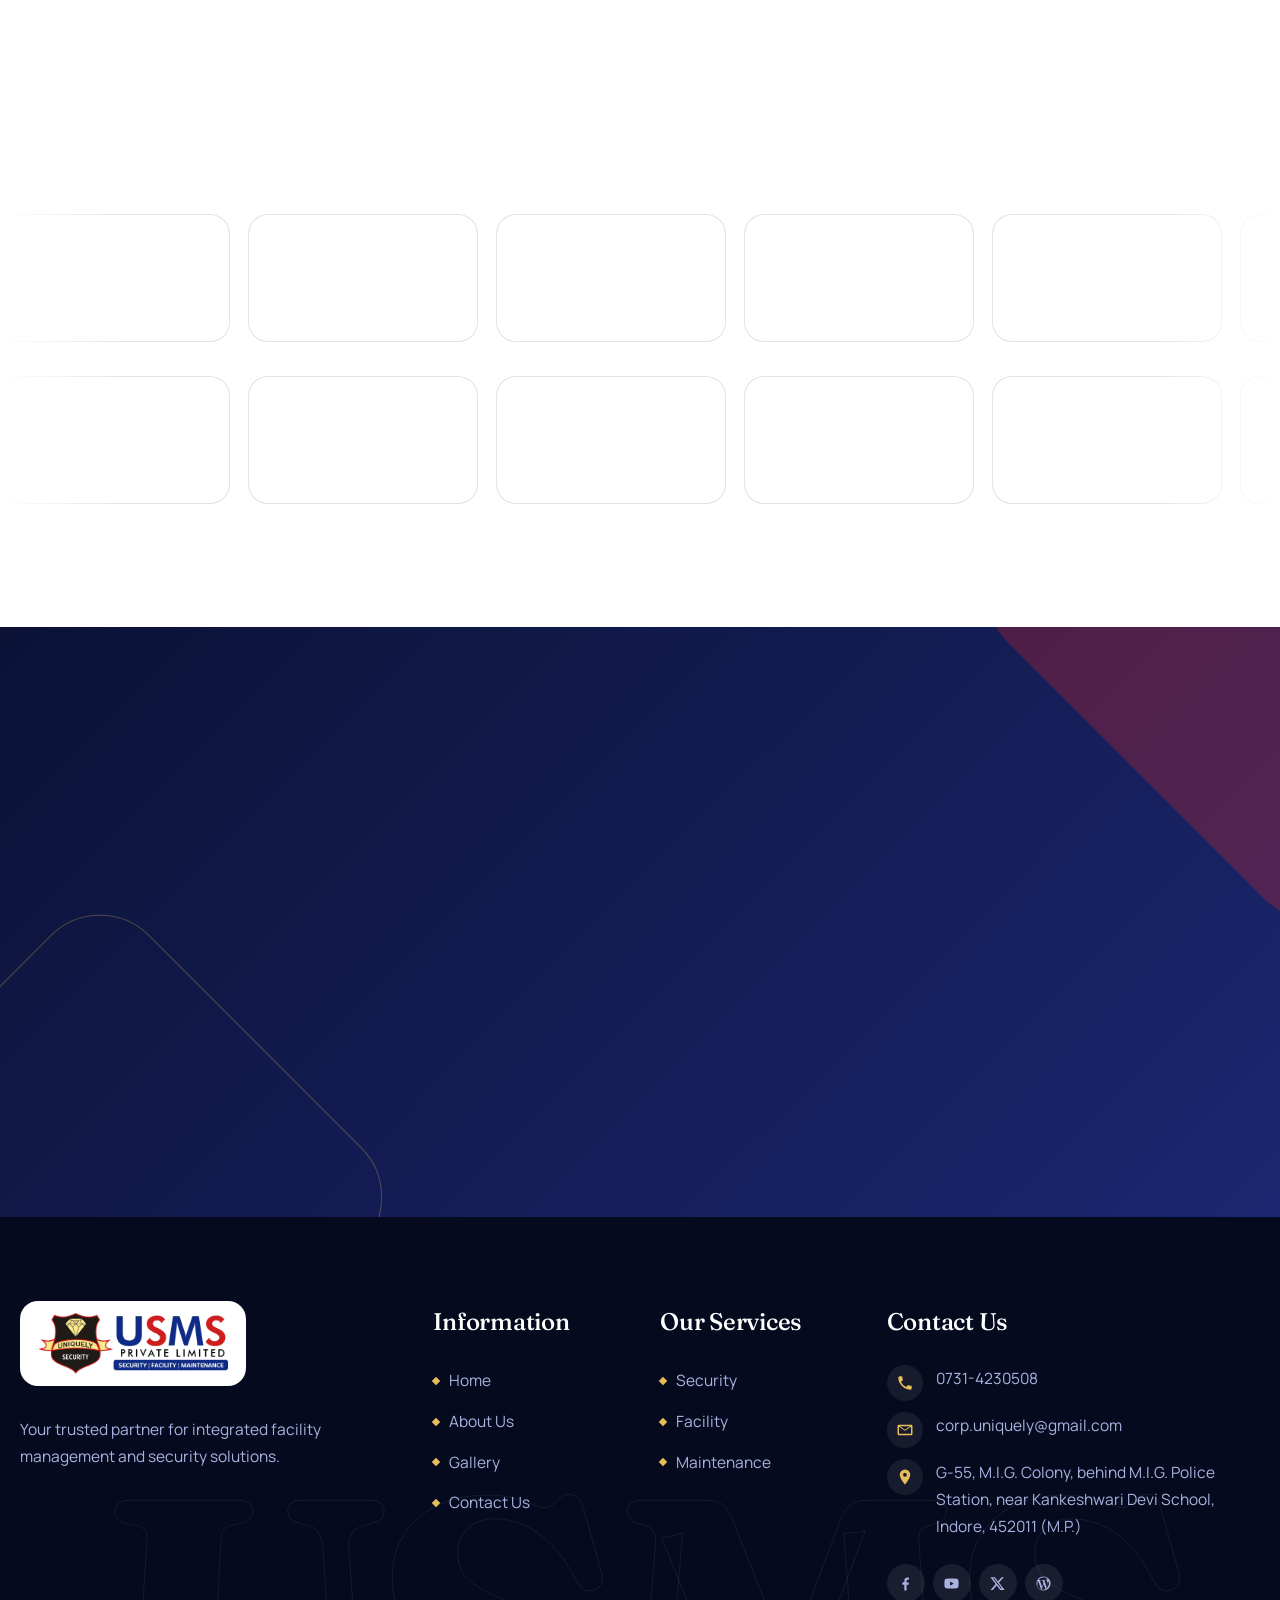
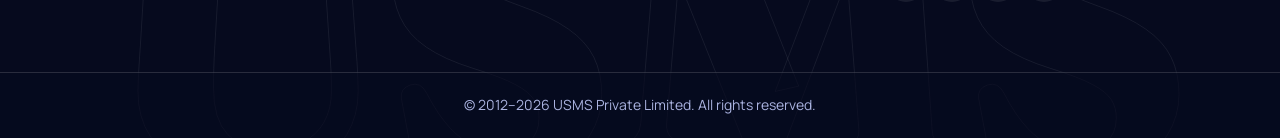
==== commit 25ff8526: "Update office address and Google Maps link Co-Authored-By: Claude Sonnet 5.5 <noreply@anthropic.com>" ====
--- a/index.html
+++ b/index.html
@@ -125,7 +125,7 @@
 <div class="cta__box reveal"><ul class="cta__list">
 <li><svg class="ic"><use href="#i-phone"/></svg><a href="tel:07314230508">0731-4230508</a></li>
 <li><svg class="ic"><use href="#i-mail"/></svg><a href="mailto:corp.uniquely@gmail.com">corp.uniquely@gmail.com</a></li>
-<li><svg class="ic"><use href="#i-pin"/></svg><address>J-148, LIG Colony, Behind MIG Police Station, Indore, Madhya Pradesh, 452011</address></li></ul>
+<li><svg class="ic"><use href="#i-pin"/></svg><address>G-55, M.I.G. Colony, behind M.I.G. Police Station, near Kankeshwari Devi School, Indore, 452011 (M.P.)</address></li></ul>
 <a class="btn btn--red" href="contact.html">Enquire Now <svg><use href="#i-arrow"/></svg></a></div>
 </div></section>
 </main>
@@ -137,7 +137,7 @@
 <div><h4>Contact Us</h4><ul class="footer__contact">
 <li><svg><use href="#i-phone"/></svg><a href="tel:07314230508">0731-4230508</a></li>
 <li><svg><use href="#i-mail"/></svg><a href="mailto:corp.uniquely@gmail.com">corp.uniquely@gmail.com</a></li>
-<li><svg><use href="#i-pin"/></svg><span>J-148, LIG Colony, Behind MIG Police Station, Indore, Madhya Pradesh, 452011</span></li></ul>
+<li><svg><use href="#i-pin"/></svg><span>G-55, M.I.G. Colony, behind M.I.G. Police Station, near Kankeshwari Devi School, Indore, 452011 (M.P.)</span></li></ul>
 <div class="social social--footer"><a href="#" aria-label="Facebook"><svg><use href="#i-fb"/></svg></a><a href="#" aria-label="YouTube"><svg><use href="#i-yt"/></svg></a><a href="#" aria-label="X (Twitter)"><svg><use href="#i-x"/></svg></a><a href="#" aria-label="WordPress"><svg><use href="#i-wp"/></svg></a></div></div>
 </div>
 <div class="footer__bar"><div class="wrap">© 2012–<span id="yr">2026</span> USMS Private Limited. All rights reserved.</div></div>
--- a/assets/css/style.css
+++ b/assets/css/style.css
@@ -54,6 +54,7 @@
 .panel__bg--security{background-image:url(../img/hero/1.webp)}
 .panel__bg--facility{background-image:url(../img/hero/4.webp)}
 .ccard address{color:var(--muted);font-weight:600}
+.ccard address strong{color:var(--indigo);font-weight:800}
 .team__label{display:flex;justify-content:center}
 
 /* ---------- type helpers ---------- */
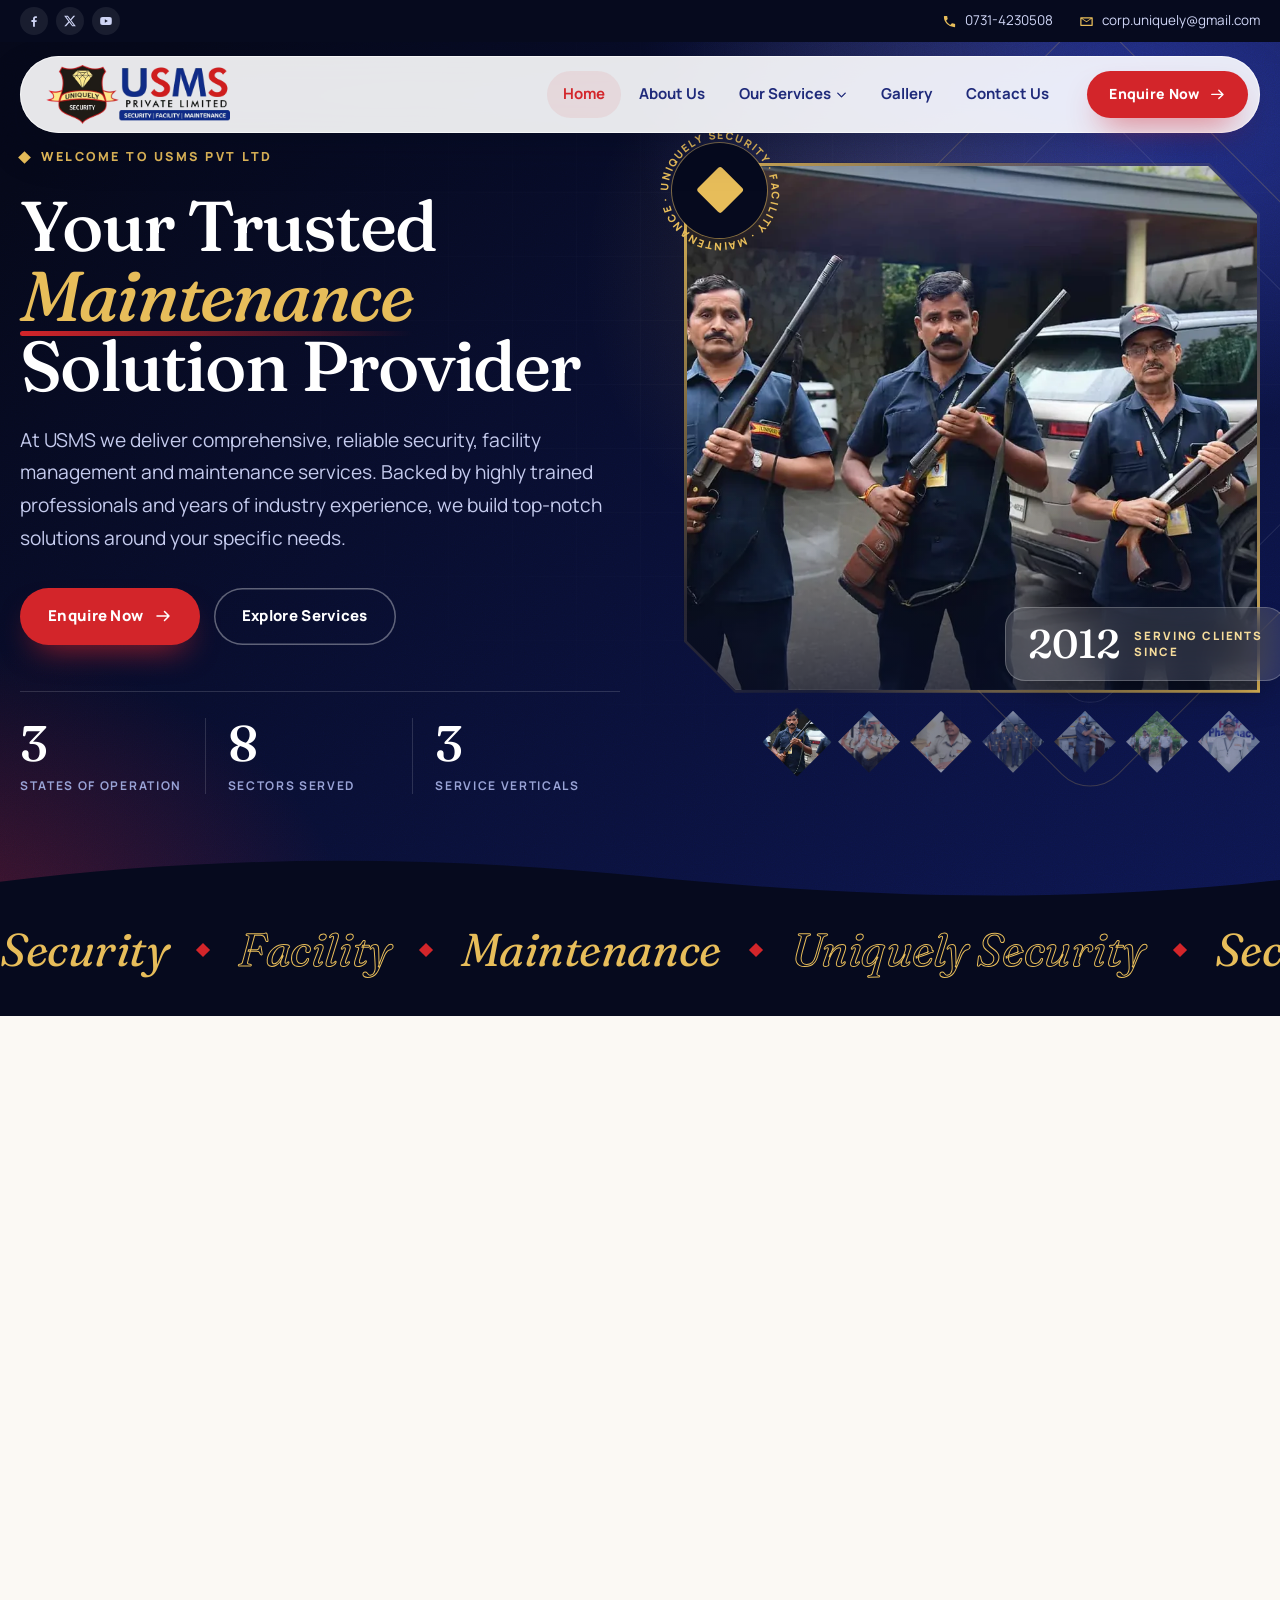
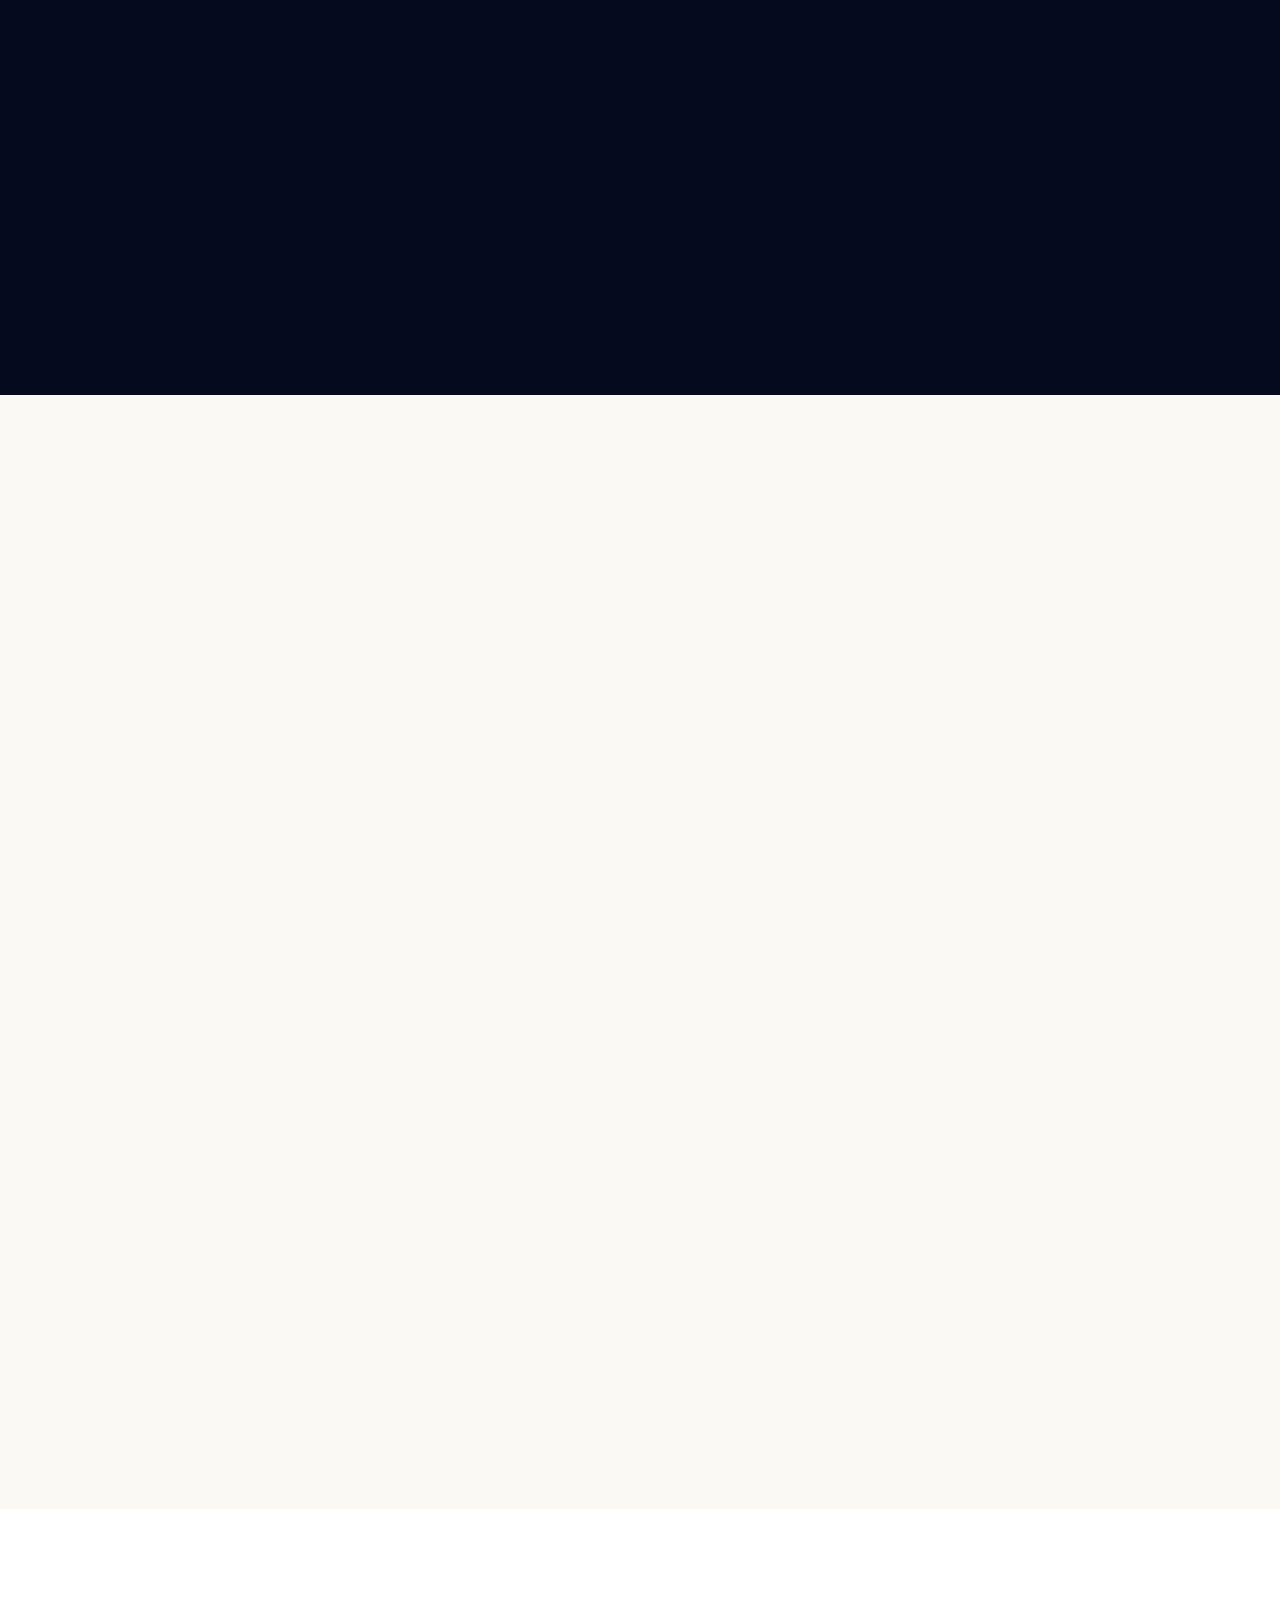
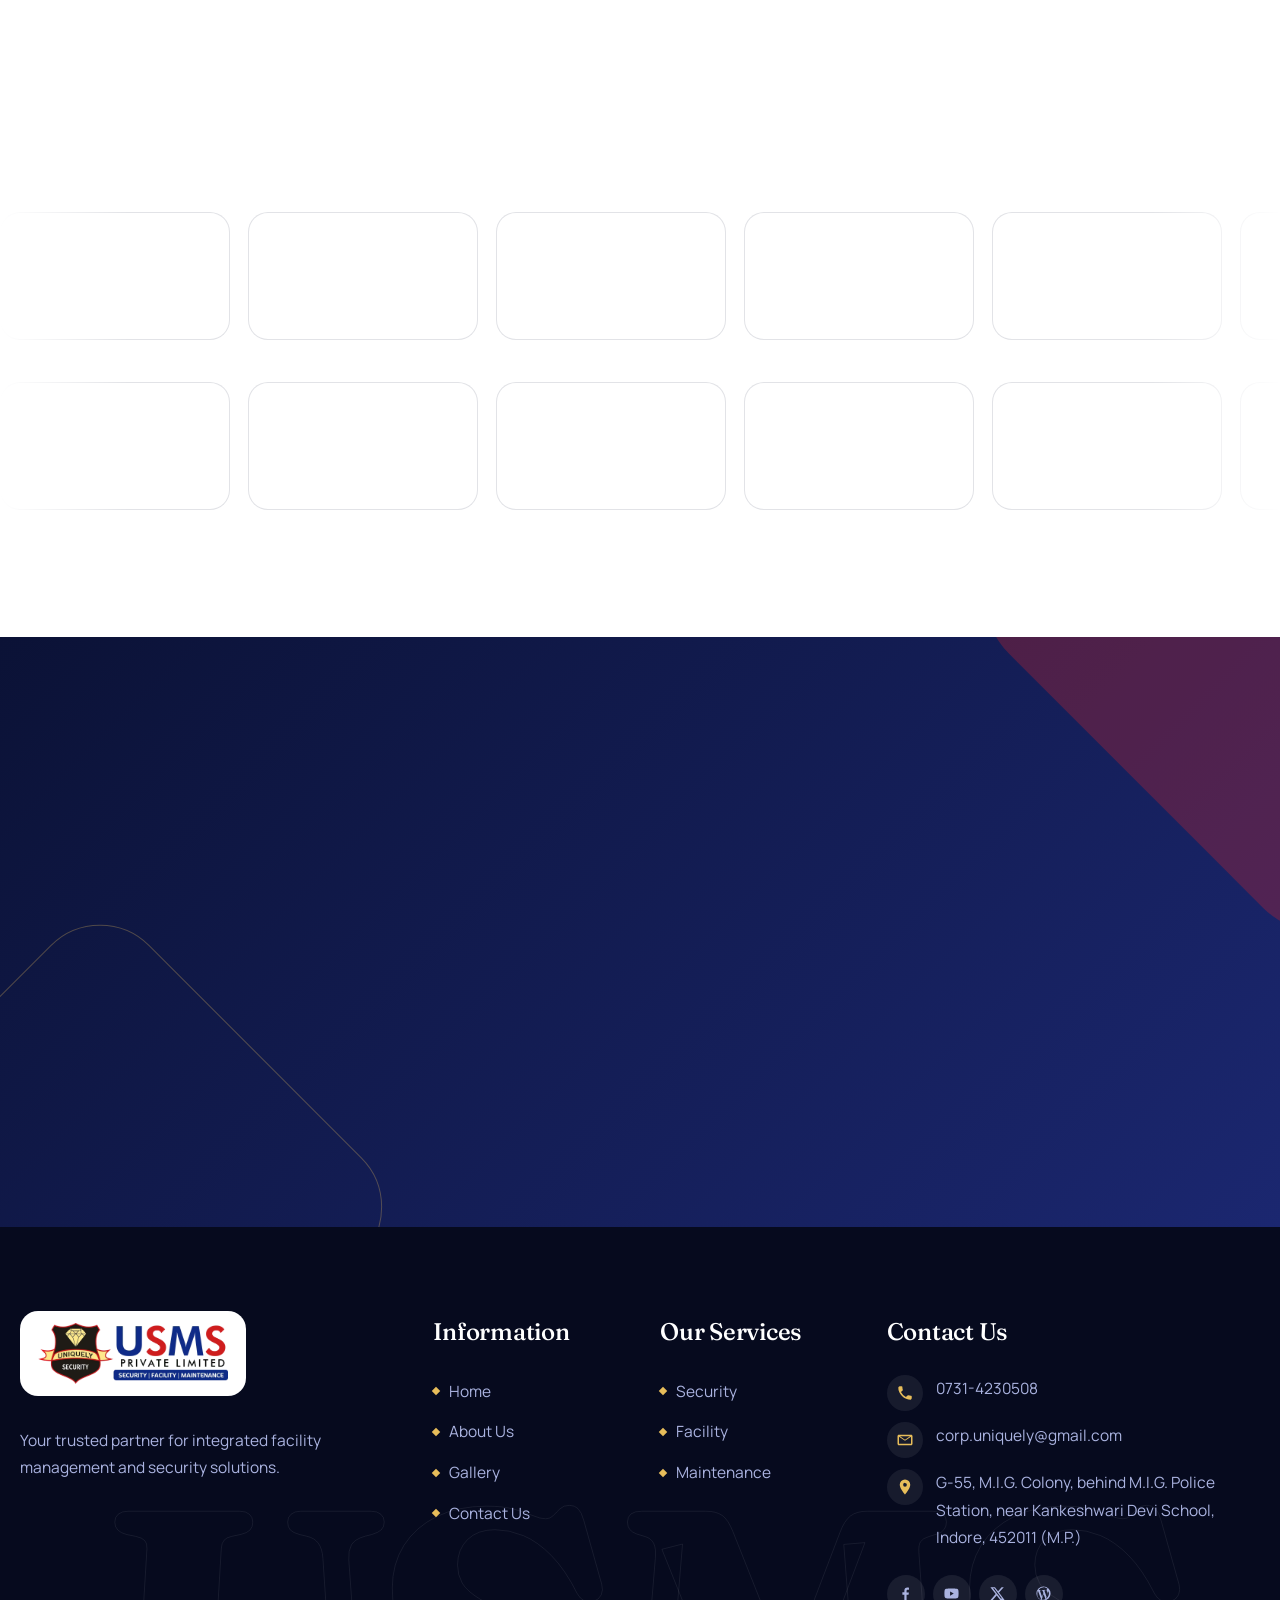
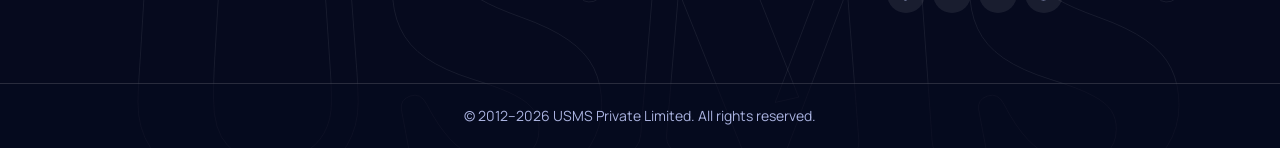
==== commit f6d853ac: "Fix Management Team label alignment; smooth client logo strip - Label lost its centering when inline" ====
--- a/index.html
+++ b/index.html
@@ -119,7 +119,7 @@
 <figure class="person reveal"><div class="person__photo"><img src="assets/img/team/gajendra-singh-chauhan.webp" alt="Gajendra Singh Chauhan" width="798" height="900" loading="lazy"></div><figcaption><strong>Gajendra Singh Chauhan</strong><span>Managing Director</span></figcaption></figure>
 </div></div></section>
 <section class="section clients" id="clients"><div class="wrap"><header class="sec-head sec-head--center reveal"><span class="eyebrow">Trusted by</span><h2>Valued <em>Clients</em></h2></header></div>
-<div class="marquee " aria-label="Our valued clients"><ul class="marquee__track"><li><img src="assets/img/clients/ism-toys.webp" alt="ISM Toys" loading="lazy"></li><li><img src="assets/img/clients/bcm.webp" alt="BCM Group" loading="lazy"></li><li><img src="assets/img/clients/anand.webp" alt="Anand Hospital" loading="lazy"></li><li><img src="assets/img/clients/vyapaar.webp" alt="Vyapaar Vistaar" loading="lazy"></li><li><img src="assets/img/clients/vantage.webp" alt="Vantage" loading="lazy"></li><li><img src="assets/img/clients/unique.webp" alt="Unique Hospital" loading="lazy"></li><li><img src="assets/img/clients/shree-maruti.webp" alt="Shree Maruti" loading="lazy"></li><li><img src="assets/img/clients/shalby.webp" alt="Shalby Hospitals" loading="lazy"></li><li><img src="assets/img/clients/sankara.webp" alt="Sankara Eye Foundation, India" loading="lazy"></li></ul></div><div class="marquee marquee--rev" aria-label="Our valued clients"><ul class="marquee__track"><li><img src="assets/img/clients/punjab.webp" alt="Punjab Jewels" loading="lazy"></li><li><img src="assets/img/clients/prataap.webp" alt="Prataap Snacks Limited" loading="lazy"></li><li><img src="assets/img/clients/nepra.webp" alt="Nepra" loading="lazy"></li><li><img src="assets/img/clients/lifefirst.webp" alt="LifeFirst Pharma" loading="lazy"></li><li><img src="assets/img/clients/life-care-logistic.webp" alt="Life Care Logistic" loading="lazy"></li><li><img src="assets/img/clients/hnh.webp" alt="H&amp;h" loading="lazy"></li><li><img src="assets/img/clients/dp-jewellers.webp" alt="D.P. Jewellers" loading="lazy"></li><li><img src="assets/img/clients/care-chl.webp" alt="CARE CHL Hospitals" loading="lazy"></li><li><img src="assets/img/clients/ism-toys.webp" alt="ISM Toys" loading="lazy"></li><li><img src="assets/img/clients/bcm.webp" alt="BCM Group" loading="lazy"></li></ul></div></section>
+<div class="marquee " aria-label="Our valued clients"><ul class="marquee__track"><li><img class="cg" src="assets/img/clients/gray/ism-toys.webp" alt="" loading="lazy"><img class="cc" src="assets/img/clients/ism-toys.webp" alt="ISM Toys" loading="lazy"></li><li><img class="cg" src="assets/img/clients/gray/bcm.webp" alt="" loading="lazy"><img class="cc" src="assets/img/clients/bcm.webp" alt="BCM Group" loading="lazy"></li><li><img class="cg" src="assets/img/clients/gray/anand.webp" alt="" loading="lazy"><img class="cc" src="assets/img/clients/anand.webp" alt="Anand Hospital" loading="lazy"></li><li><img class="cg" src="assets/img/clients/gray/vyapaar.webp" alt="" loading="lazy"><img class="cc" src="assets/img/clients/vyapaar.webp" alt="Vyapaar Vistaar" loading="lazy"></li><li><img class="cg" src="assets/img/clients/gray/vantage.webp" alt="" loading="lazy"><img class="cc" src="assets/img/clients/vantage.webp" alt="Vantage" loading="lazy"></li><li><img class="cg" src="assets/img/clients/gray/unique.webp" alt="" loading="lazy"><img class="cc" src="assets/img/clients/unique.webp" alt="Unique Hospital" loading="lazy"></li><li><img class="cg" src="assets/img/clients/gray/shree-maruti.webp" alt="" loading="lazy"><img class="cc" src="assets/img/clients/shree-maruti.webp" alt="Shree Maruti" loading="lazy"></li><li><img class="cg" src="assets/img/clients/gray/shalby.webp" alt="" loading="lazy"><img class="cc" src="assets/img/clients/shalby.webp" alt="Shalby Hospitals" loading="lazy"></li><li><img class="cg" src="assets/img/clients/gray/sankara.webp" alt="" loading="lazy"><img class="cc" src="assets/img/clients/sankara.webp" alt="Sankara Eye Foundation, India" loading="lazy"></li></ul></div><div class="marquee marquee--rev" aria-label="Our valued clients"><ul class="marquee__track"><li><img class="cg" src="assets/img/clients/gray/punjab.webp" alt="" loading="lazy"><img class="cc" src="assets/img/clients/punjab.webp" alt="Punjab Jewels" loading="lazy"></li><li><img class="cg" src="assets/img/clients/gray/prataap.webp" alt="" loading="lazy"><img class="cc" src="assets/img/clients/prataap.webp" alt="Prataap Snacks Limited" loading="lazy"></li><li><img class="cg" src="assets/img/clients/gray/nepra.webp" alt="" loading="lazy"><img class="cc" src="assets/img/clients/nepra.webp" alt="Nepra" loading="lazy"></li><li><img class="cg" src="assets/img/clients/gray/lifefirst.webp" alt="" loading="lazy"><img class="cc" src="assets/img/clients/lifefirst.webp" alt="LifeFirst Pharma" loading="lazy"></li><li><img class="cg" src="assets/img/clients/gray/life-care-logistic.webp" alt="" loading="lazy"><img class="cc" src="assets/img/clients/life-care-logistic.webp" alt="Life Care Logistic" loading="lazy"></li><li><img class="cg" src="assets/img/clients/gray/hnh.webp" alt="" loading="lazy"><img class="cc" src="assets/img/clients/hnh.webp" alt="H&amp;h" loading="lazy"></li><li><img class="cg" src="assets/img/clients/gray/dp-jewellers.webp" alt="" loading="lazy"><img class="cc" src="assets/img/clients/dp-jewellers.webp" alt="D.P. Jewellers" loading="lazy"></li><li><img class="cg" src="assets/img/clients/gray/care-chl.webp" alt="" loading="lazy"><img class="cc" src="assets/img/clients/care-chl.webp" alt="CARE CHL Hospitals" loading="lazy"></li><li><img class="cg" src="assets/img/clients/gray/ism-toys.webp" alt="" loading="lazy"><img class="cc" src="assets/img/clients/ism-toys.webp" alt="ISM Toys" loading="lazy"></li><li><img class="cg" src="assets/img/clients/gray/bcm.webp" alt="" loading="lazy"><img class="cc" src="assets/img/clients/bcm.webp" alt="BCM Group" loading="lazy"></li></ul></div></section>
 <section class="cta" id="enquire"><div class="wrap cta__in">
 <div class="reveal"><span class="eyebrow eyebrow--gold">Enquire Now</span><h2>Let’s keep your premises <em>safe, clean</em> &amp; running.</h2><p>Your trusted partner for integrated facility management and security solutions.</p></div>
 <div class="cta__box reveal"><ul class="cta__list">
--- a/assets/css/style.css
+++ b/assets/css/style.css
@@ -55,7 +55,7 @@
 .panel__bg--facility{background-image:url(../img/hero/4.webp)}
 .ccard address{color:var(--muted);font-weight:600}
 .ccard address strong{color:var(--indigo);font-weight:800}
-.team__label{display:flex;justify-content:center}
+.eyebrow.team__label{display:flex;justify-content:center;text-align:center}
 
 /* ---------- type helpers ---------- */
 .eyebrow{display:inline-flex;align-items:center;gap:12px;font-weight:800;font-size:12.5px;letter-spacing:.2em;text-transform:uppercase;color:var(--red)}
@@ -275,15 +275,21 @@
 
 /* clients */
 .clients{background:#fff;overflow:hidden}
-.marquee{overflow:hidden;-webkit-mask-image:linear-gradient(90deg,transparent,#000 10%,#000 90%,transparent);mask-image:linear-gradient(90deg,transparent,#000 10%,#000 90%,transparent)}
+.marquee{overflow:hidden;contain:paint;-webkit-mask-image:linear-gradient(90deg,transparent,#000 10%,#000 90%,transparent);mask-image:linear-gradient(90deg,transparent,#000 10%,#000 90%,transparent)}
 .marquee+.marquee{margin-top:18px}
-.marquee__track{display:flex;gap:18px;width:max-content;animation:slide 60s linear infinite;padding:8px 0}
+.marquee__track{display:flex;gap:18px;width:max-content;padding:12px 0;animation:marq 60s linear infinite;will-change:transform;backface-visibility:hidden;transform:translate3d(0,0,0)}
 .marquee--rev .marquee__track{animation-direction:reverse;animation-duration:70s}
 .marquee:hover .marquee__track{animation-play-state:paused}
-.marquee li{width:230px;height:128px;display:grid;place-items:center;padding:14px 20px;overflow:hidden;background:#fff;border:1px solid var(--line);border-radius:20px;transition:transform .4s var(--ease),box-shadow .4s,border-color .4s}
-.marquee img{max-height:100px;max-width:100%;width:auto;height:auto;object-fit:contain;filter:grayscale(1);opacity:.7;transition:filter .4s,opacity .4s}
-.marquee li:hover{transform:translateY(-6px);box-shadow:var(--shadow);border-color:transparent}
-.marquee li:hover img{filter:none;opacity:1}
+.marquee li{position:relative;width:230px;height:128px;display:grid;place-items:center;padding:12px 18px;background:#fff;border:1px solid var(--line);border-radius:20px;transition:transform .35s var(--ease)}
+.marquee li::after{content:"";position:absolute;inset:0;border-radius:inherit;box-shadow:0 22px 40px -22px rgba(6,10,30,.5);opacity:0;transition:opacity .35s;pointer-events:none}
+.marquee li img{grid-area:1/1;max-height:100px;max-width:100%;width:auto;height:auto;object-fit:contain;transition:opacity .35s}
+.marquee .cg{opacity:.7}
+.marquee .cc{opacity:0}
+.marquee li:hover{transform:translate3d(0,-6px,0)}
+.marquee li:hover::after{opacity:1}
+.marquee li:hover .cg{opacity:0}
+.marquee li:hover .cc{opacity:1}
+@keyframes marq{to{transform:translate3d(-50%,0,0)}}
 
 /* CTA band */
 .cta{position:relative;overflow:hidden;isolation:isolate;background:linear-gradient(135deg,#0b1236,#1b2770);color:#fff;padding:clamp(72px,9vw,120px) 0}
